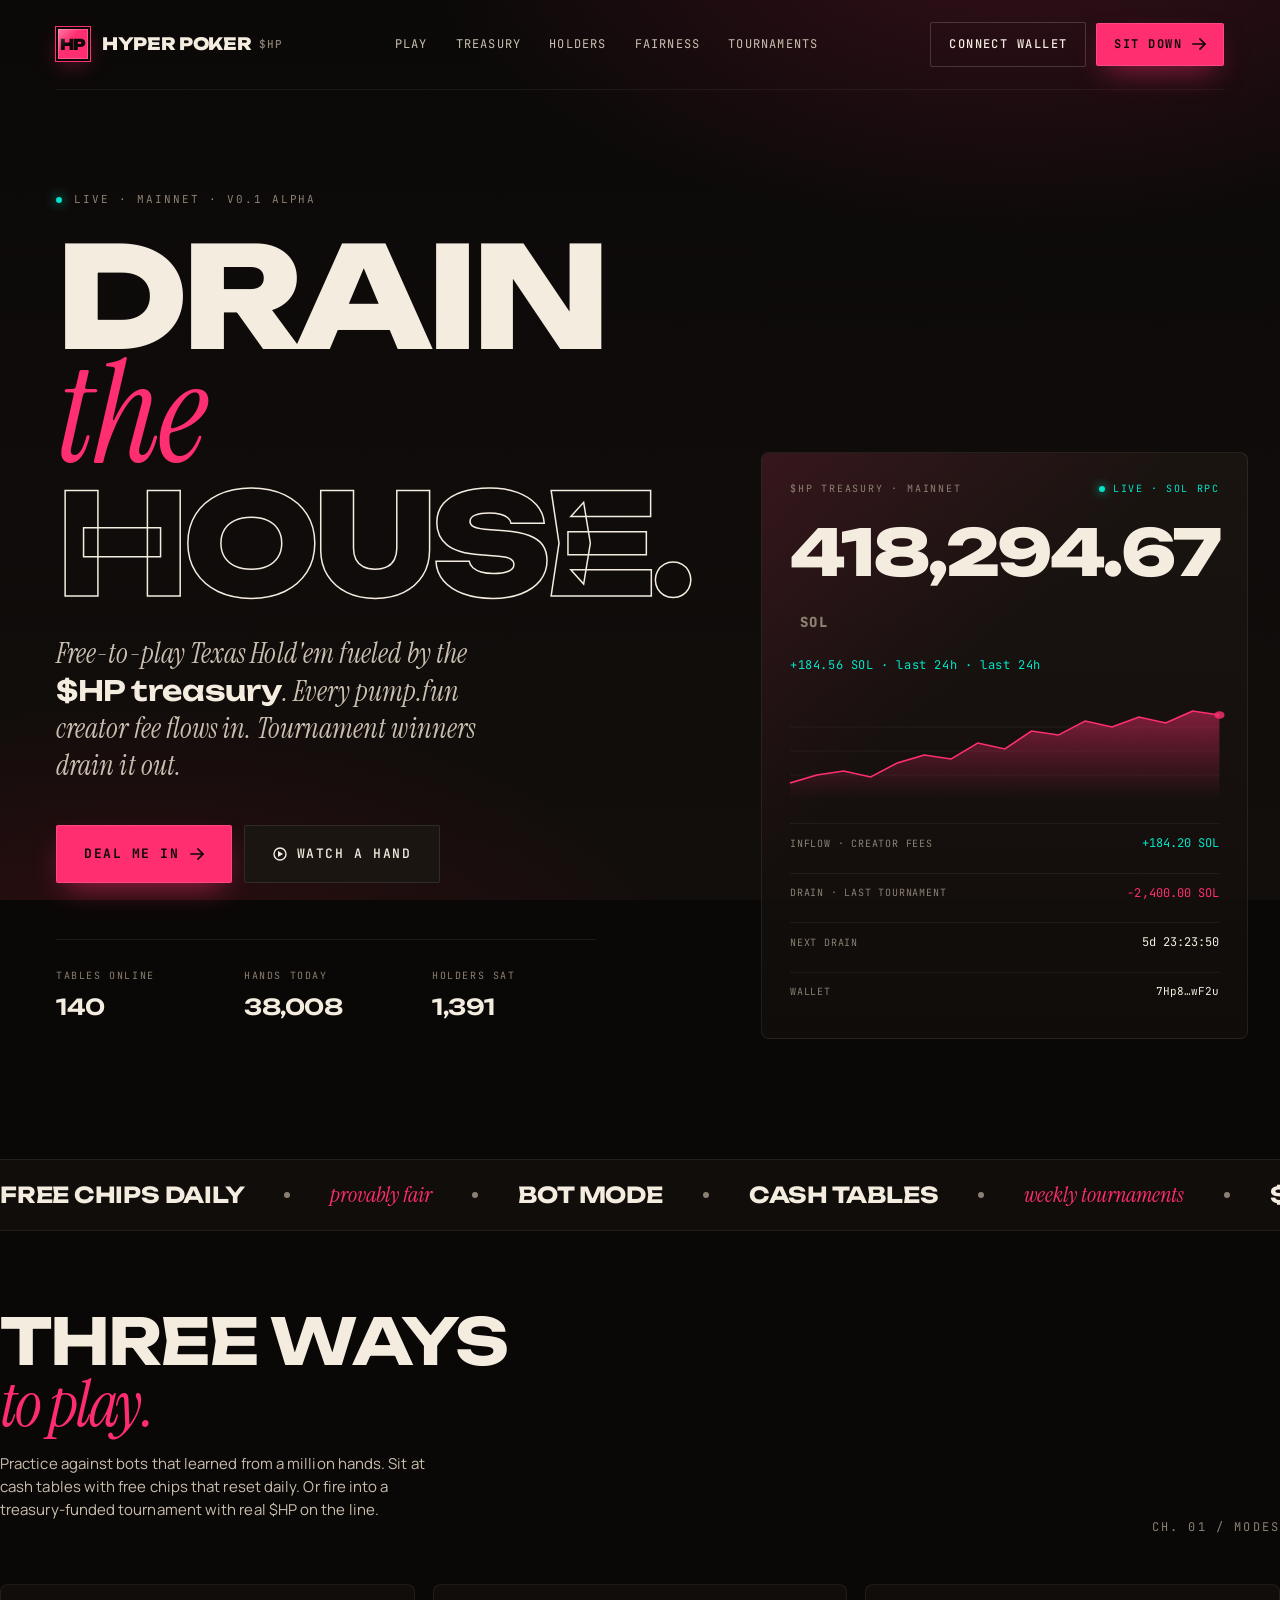
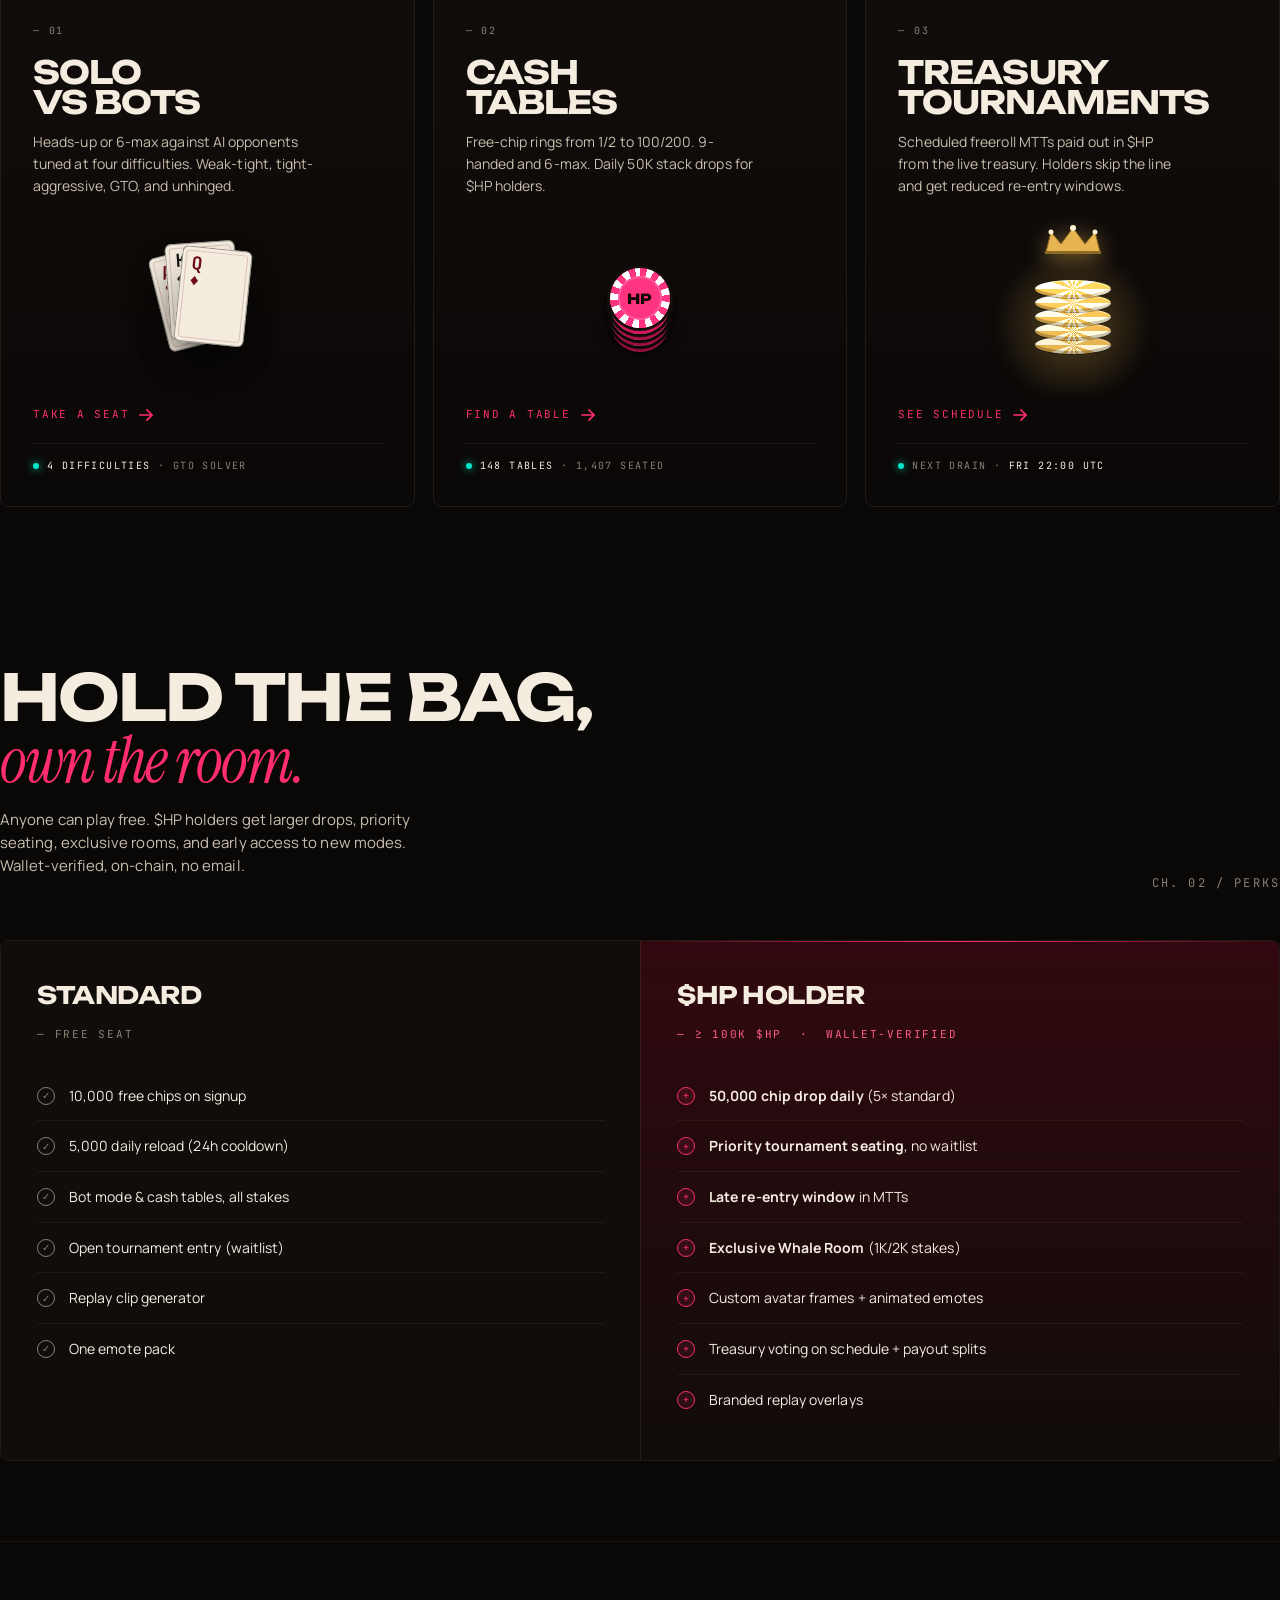
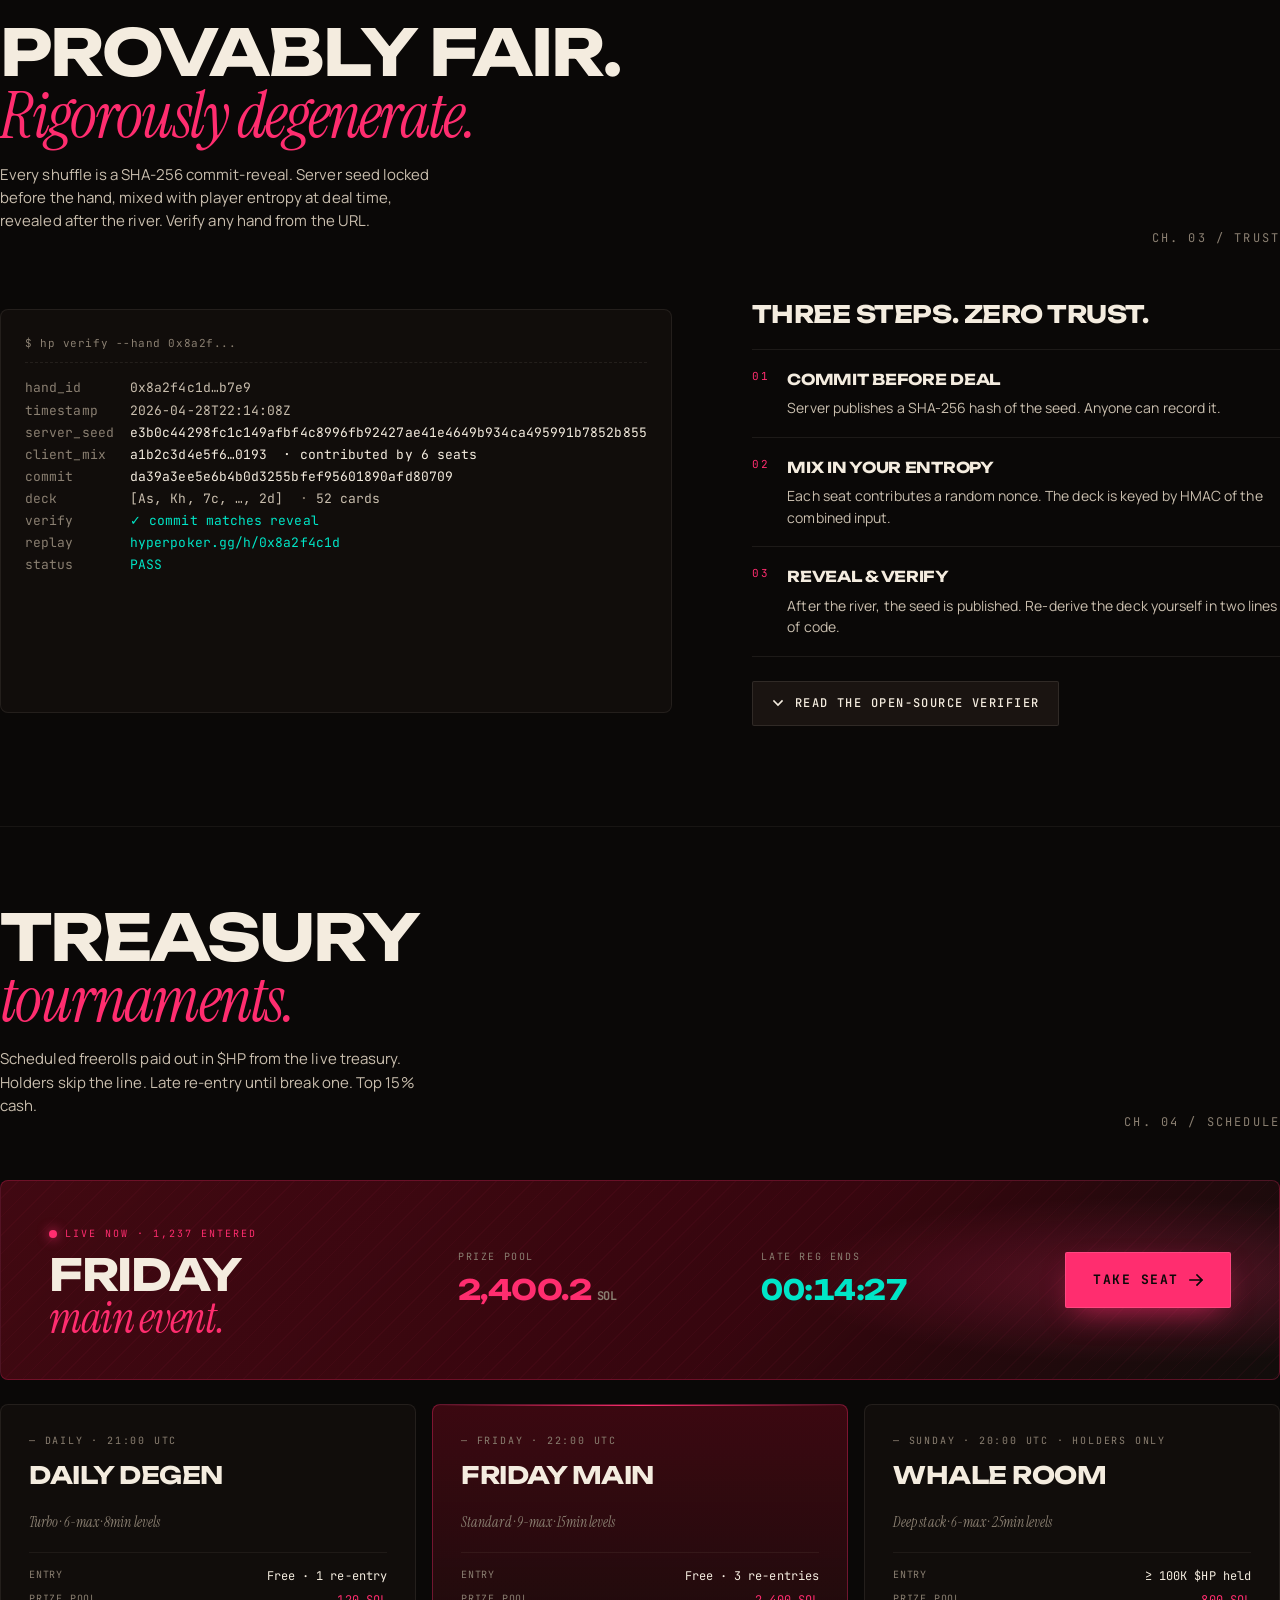
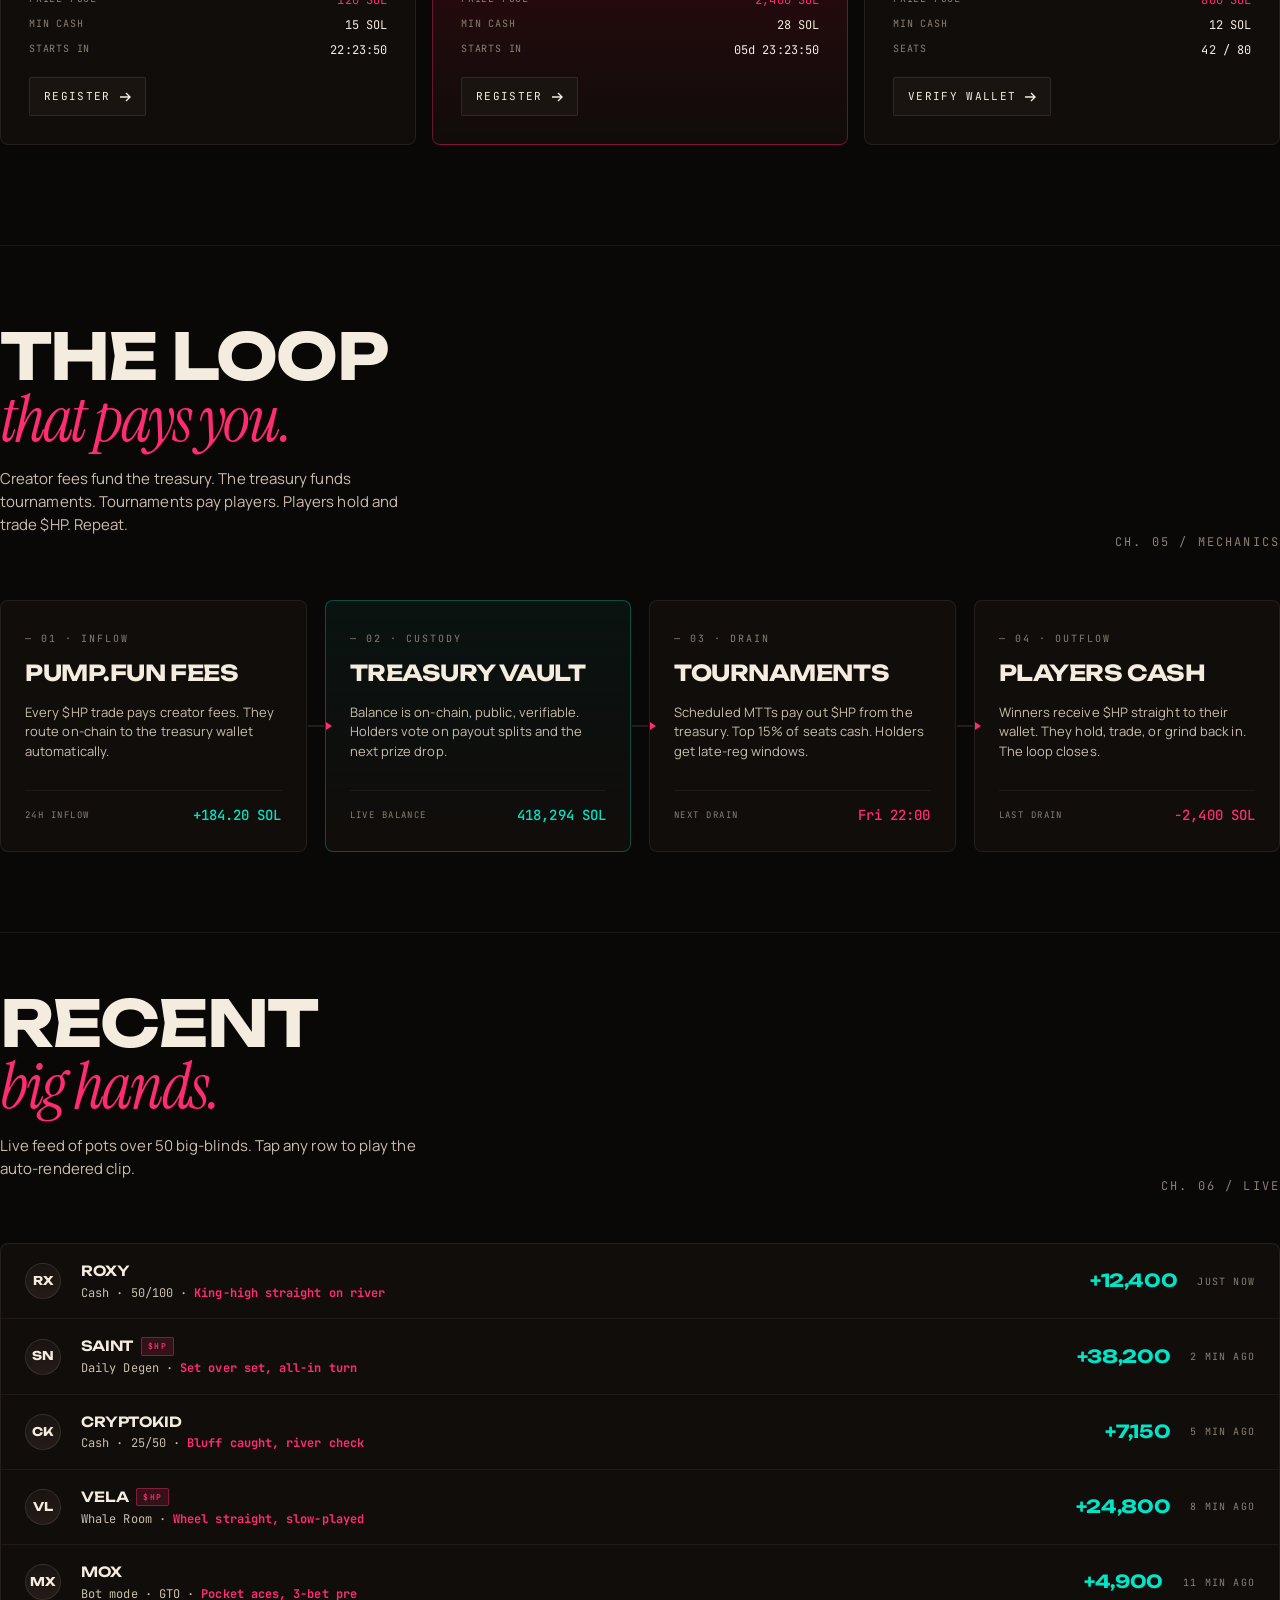
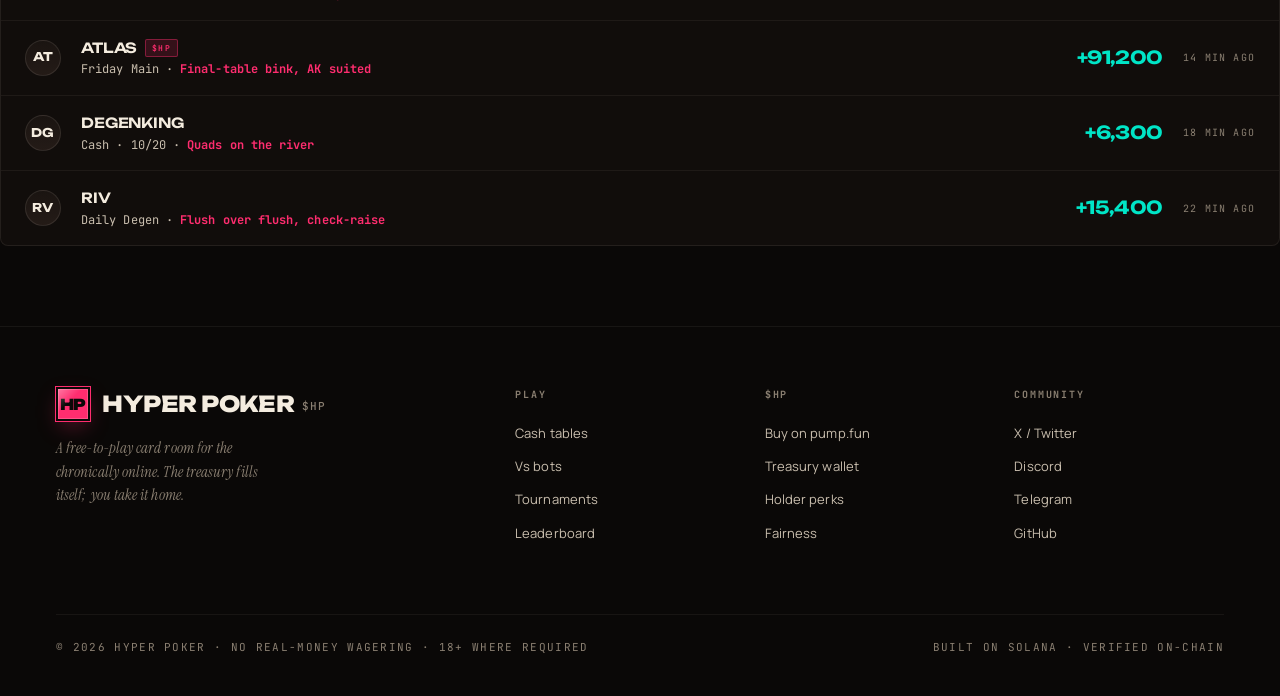
==== index.html @ 5d1f577b "Initial visual prototype: HYPER POKER landing + table Static HTML/CSS/JS prototype of the $HP Texas " ====
<!doctype html>
<html lang="en">
<head>
  <meta charset="utf-8" />
  <meta name="viewport" content="width=device-width, initial-scale=1, viewport-fit=cover" />
  <title>Hyper Poker — Drain the House.</title>
  <meta name="description" content="Free-to-play Texas Hold'em, fueled by the $HP treasury. Bots, cash tables, scheduled tournaments with real prize pools. Provably fair. Rigorously degenerate." />
  <meta name="theme-color" content="#0A0807" />
  <link rel="stylesheet" href="assets/styles.css" />
  <link rel="icon" href="data:image/svg+xml,%3Csvg xmlns='http://www.w3.org/2000/svg' viewBox='0 0 32 32'%3E%3Crect width='32' height='32' fill='%23FF2D6F'/%3E%3Ctext x='16' y='22' text-anchor='middle' font-family='Arial Black' font-size='16' font-weight='900' fill='%230A0807'%3EHP%3C/text%3E%3C/svg%3E" />
</head>
<body>

<!-- ==================== NAV ==================== -->
<header class="shell">
  <nav class="nav">
    <a href="/" class="nav__brand" aria-label="Hyper Poker home">
      <span class="brand-mark">HP</span>
      <span class="brand-name">Hyper&nbsp;Poker<span class="ticker">$HP</span></span>
    </a>
    <div class="nav__links">
      <a href="#modes">Play</a>
      <a href="#treasury">Treasury</a>
      <a href="#holders">Holders</a>
      <a href="#fair">Fairness</a>
      <a href="#tournaments">Tournaments</a>
    </div>
    <div class="nav__cta">
      <button class="nav__hamburger" aria-label="Menu"><span></span></button>
      <button class="btn btn--ghost">Connect&nbsp;Wallet</button>
      <a class="btn btn--primary" href="table.html">
        <span>Sit&nbsp;Down</span>
        <svg width="14" height="14" viewBox="0 0 14 14" fill="none"><path d="M1 7h12M8 2l5 5-5 5" stroke="currentColor" stroke-width="1.6" stroke-linecap="square"/></svg>
      </a>
    </div>
  </nav>
</header>

<!-- ==================== HERO ==================== -->
<section class="hero">
  <div class="shell">
    <div class="hero__grid">
      <!-- LEFT: copy -->
      <div>
        <div class="eyebrow reveal reveal-1">
          <span class="dot"></span>
          <span>Live · Mainnet · v0.1 alpha</span>
        </div>

        <h1 class="hero__title reveal reveal-2">
          <span class="block">Drain</span>
          <span class="block"><em>the</em></span>
          <span class="block stroke">House.</span>
        </h1>

        <p class="hero__lede reveal reveal-3">
          Free-to-play Texas Hold'em fueled by the <strong>$HP treasury</strong>.
          Every pump.fun creator fee flows in. Tournament winners drain it out.
        </p>

        <div class="hero__ctas reveal reveal-4">
          <a class="btn btn--primary btn--lg" href="table.html">
            <span>Deal&nbsp;me&nbsp;in</span>
            <svg width="14" height="14" viewBox="0 0 14 14" fill="none"><path d="M1 7h12M8 2l5 5-5 5" stroke="currentColor" stroke-width="1.6" stroke-linecap="square"/></svg>
          </a>
          <button class="btn btn--mono btn--lg" id="watch-open">
            <svg width="14" height="14" viewBox="0 0 14 14" fill="none"><circle cx="7" cy="7" r="6" stroke="currentColor" stroke-width="1.4"/><path d="M5 4l5 3-5 3V4z" fill="currentColor"/></svg>
            Watch&nbsp;a&nbsp;hand
          </button>
        </div>

        <dl class="hero__meta reveal reveal-5">
          <div>
            <dt>Tables online</dt>
            <dd id="stat-tables">142</dd>
          </div>
          <div>
            <dt>Hands today</dt>
            <dd id="stat-hands">38,094</dd>
          </div>
          <div>
            <dt>Holders sat</dt>
            <dd id="stat-holders">1,407</dd>
          </div>
        </dl>
      </div>

      <!-- RIGHT: live treasury vault -->
      <aside class="vault reveal reveal-3" aria-label="Live treasury balance" id="treasury">
        <div class="vault__head">
          <span class="vault__label">$HP Treasury · Mainnet</span>
          <span class="vault__live">
            <span class="dot"></span>
            <span>Live · Sol RPC</span>
          </span>
        </div>

        <div class="vault__balance">
          <span id="vault-amount">418,294.31</span>
          <span class="unit">SOL</span>
        </div>
        <div class="vault__delta">
          <span id="vault-delta">+184.20 SOL</span> · last 24h
        </div>

        <div class="vault__chart">
          <svg viewBox="0 0 320 96" preserveAspectRatio="none" aria-hidden="true">
            <defs>
              <linearGradient id="vaultGradient" x1="0" x2="0" y1="0" y2="1">
                <stop offset="0%" stop-color="#FF2D6F" stop-opacity="0.45"/>
                <stop offset="100%" stop-color="#FF2D6F" stop-opacity="0"/>
              </linearGradient>
            </defs>
            <g class="grid">
              <line x1="0" y1="24" x2="320" y2="24"/>
              <line x1="0" y1="48" x2="320" y2="48"/>
              <line x1="0" y1="72" x2="320" y2="72"/>
            </g>
            <path class="area" d="M0,80 L20,72 L40,68 L60,74 L80,60 L100,52 L120,56 L140,40 L160,46 L180,28 L200,32 L220,18 L240,24 L260,14 L280,20 L300,8 L320,12 L320,96 L0,96 Z"/>
            <path class="line" d="M0,80 L20,72 L40,68 L60,74 L80,60 L100,52 L120,56 L140,40 L160,46 L180,28 L200,32 L220,18 L240,24 L260,14 L280,20 L300,8 L320,12"/>
            <circle class="pulse" cx="320" cy="12" r="3.5">
              <animate attributeName="r" values="3;6;3" dur="1.4s" repeatCount="indefinite"/>
              <animate attributeName="opacity" values="1;0.3;1" dur="1.4s" repeatCount="indefinite"/>
            </circle>
          </svg>
        </div>

        <div class="vault__rows">
          <div class="vault__row">
            <span class="key">Inflow · creator fees</span>
            <span class="val val--pos">+184.20 SOL</span>
          </div>
          <div class="vault__row">
            <span class="key">Drain · last tournament</span>
            <span class="val val--neg">-2,400.00 SOL</span>
          </div>
          <div class="vault__row">
            <span class="key">Next drain</span>
            <span class="val" id="next-drain">Friday 22:00 UTC</span>
          </div>
          <div class="vault__row">
            <span class="key">Wallet</span>
            <span class="val" style="font-size:11px;">7Hp8…wF2u</span>
          </div>
        </div>
      </aside>
    </div>
  </div>
</section>

<!-- ==================== MARQUEE ==================== -->
<div class="marquee" aria-hidden="true">
  <div class="marquee__track">
    <span>
      Free chips daily
      <span class="dot"></span>
      <em>provably fair</em>
      <span class="dot"></span>
      Bot mode
      <span class="dot"></span>
      Cash tables
      <span class="dot"></span>
      <em>weekly tournaments</em>
      <span class="dot"></span>
      $HP holder perks
      <span class="dot"></span>
      Replay clips
      <span class="dot"></span>
      <em>drain the house</em>
      <span class="dot"></span>
    </span>
    <span>
      Free chips daily
      <span class="dot"></span>
      <em>provably fair</em>
      <span class="dot"></span>
      Bot mode
      <span class="dot"></span>
      Cash tables
      <span class="dot"></span>
      <em>weekly tournaments</em>
      <span class="dot"></span>
      $HP holder perks
      <span class="dot"></span>
      Replay clips
      <span class="dot"></span>
      <em>drain the house</em>
      <span class="dot"></span>
    </span>
  </div>
</div>

<!-- ==================== MODES ==================== -->
<section class="shell modes" id="modes">
  <header class="section-head">
    <div class="section-head__left">
      <h2 class="section-head__title">Three&nbsp;ways<br/><em>to play.</em></h2>
      <p class="section-head__sub">
        Practice against bots that learned from a million hands. Sit at cash tables with free chips that reset daily. Or fire into a treasury-funded tournament with real $HP on the line.
      </p>
    </div>
    <span class="section-head__num">Ch.&nbsp;01&nbsp;/&nbsp;Modes</span>
  </header>

  <div class="modes__grid">

    <article class="mode-card">
      <div>
        <span class="mode-card__num">— 01</span>
        <h3 class="mode-card__title">Solo<br/>vs Bots</h3>
        <p class="mode-card__desc">Heads-up or 6-max against AI opponents tuned at four difficulties. Weak-tight, tight-aggressive, GTO, and unhinged.</p>
      </div>

      <div class="mode-card__visual">
        <div class="fan">
          <div class="mini-card red"><span class="rank">A</span><span class="suit">♥</span></div>
          <div class="mini-card black"><span class="rank">K</span><span class="suit">♠</span></div>
          <div class="mini-card red"><span class="rank">Q</span><span class="suit">♦</span></div>
        </div>
      </div>

      <a href="table.html" class="mode-card__cta">
        <span>Take a seat</span>
        <svg width="14" height="14" viewBox="0 0 14 14" fill="none"><path d="M1 7h12M8 2l5 5-5 5" stroke="currentColor" stroke-width="1.6" stroke-linecap="square"/></svg>
      </a>
      <div class="mode-card__signal">
        <span class="dot"></span>
        <span><span class="num">4 difficulties</span> · GTO solver</span>
      </div>
    </article>

    <article class="mode-card">
      <div>
        <span class="mode-card__num">— 02</span>
        <h3 class="mode-card__title">Cash<br/>Tables</h3>
        <p class="mode-card__desc">Free-chip rings from 1/2 to 100/200. 9-handed and 6-max. Daily 50K stack drops for $HP holders.</p>
      </div>

      <div class="mode-card__visual">
        <div class="chip-stack">
          <div class="chip"></div>
          <div class="chip"></div>
          <div class="chip"></div>
          <div class="chip"><span class="chip__face">HP</span></div>
        </div>
      </div>

      <a href="table.html" class="mode-card__cta">
        <span>Find a table</span>
        <svg width="14" height="14" viewBox="0 0 14 14" fill="none"><path d="M1 7h12M8 2l5 5-5 5" stroke="currentColor" stroke-width="1.6" stroke-linecap="square"/></svg>
      </a>
      <div class="mode-card__signal">
        <span class="dot"></span>
        <span><span class="num" id="signal-tables">142 tables</span> · 1,407 seated</span>
      </div>
    </article>

    <article class="mode-card">
      <div>
        <span class="mode-card__num">— 03</span>
        <h3 class="mode-card__title">Treasury<br/>Tournaments</h3>
        <p class="mode-card__desc">Scheduled freeroll MTTs paid out in $HP from the live treasury. Holders skip the line and get reduced re-entry windows.</p>
      </div>

      <div class="mode-card__visual">
        <div class="prize">
          <svg class="prize__crown" width="60" height="32" viewBox="0 0 60 32" fill="none" aria-hidden="true">
            <path d="M3 28 L8 8 L18 20 L30 4 L42 20 L52 8 L57 28 Z" fill="currentColor" stroke="#8C6A24" stroke-width="1" stroke-linejoin="round"/>
            <circle cx="8" cy="8" r="2.5" fill="#fff4d6"/>
            <circle cx="30" cy="4" r="3" fill="#fff4d6"/>
            <circle cx="52" cy="8" r="2.5" fill="#fff4d6"/>
            <rect x="2" y="27" width="56" height="3" fill="#8C6A24"/>
          </svg>
          <div class="prize__stack">
            <div class="prize__chip"></div>
            <div class="prize__chip"></div>
            <div class="prize__chip"></div>
            <div class="prize__chip"></div>
            <div class="prize__chip"></div>
          </div>
        </div>
      </div>

      <a href="#tournaments" class="mode-card__cta">
        <span>See schedule</span>
        <svg width="14" height="14" viewBox="0 0 14 14" fill="none"><path d="M1 7h12M8 2l5 5-5 5" stroke="currentColor" stroke-width="1.6" stroke-linecap="square"/></svg>
      </a>
      <div class="mode-card__signal">
        <span class="dot"></span>
        <span>Next drain · <span class="num" id="signal-next">Fri 22:00 UTC</span></span>
      </div>
    </article>

  </div>
</section>

<!-- ==================== HOLDERS ==================== -->
<section class="shell holders" id="holders">
  <header class="section-head">
    <div class="section-head__left">
      <h2 class="section-head__title">Hold&nbsp;the&nbsp;bag,<br/><em>own the room.</em></h2>
      <p class="section-head__sub">Anyone can play free. $HP holders get larger drops, priority seating, exclusive rooms, and early access to new modes. Wallet-verified, on-chain, no email.</p>
    </div>
    <span class="section-head__num">Ch.&nbsp;02&nbsp;/&nbsp;Perks</span>
  </header>

  <div class="holders__grid">
    <div class="holders__col holders__col--free">
      <h3 class="holders__title">Standard</h3>
      <p class="holders__sub">— Free seat</p>
      <ul class="holders__list">
        <li><span class="marker">✓</span><span>10,000 free chips on signup</span></li>
        <li><span class="marker">✓</span><span>5,000 daily reload (24h cooldown)</span></li>
        <li><span class="marker">✓</span><span>Bot mode &amp; cash tables, all stakes</span></li>
        <li><span class="marker">✓</span><span>Open tournament entry (waitlist)</span></li>
        <li><span class="marker">✓</span><span>Replay clip generator</span></li>
        <li><span class="marker">✓</span><span>One emote pack</span></li>
      </ul>
    </div>
    <div class="holders__col holders__col--holder">
      <h3 class="holders__title">$HP Holder</h3>
      <p class="holders__sub">— ≥ 100K $HP &nbsp;·&nbsp; wallet-verified</p>
      <ul class="holders__list">
        <li><span class="marker">+</span><span><strong>50,000 chip drop daily</strong> (5× standard)</span></li>
        <li><span class="marker">+</span><span><strong>Priority tournament seating</strong>, no waitlist</span></li>
        <li><span class="marker">+</span><span><strong>Late re-entry window</strong> in MTTs</span></li>
        <li><span class="marker">+</span><span><strong>Exclusive Whale Room</strong> (1K/2K stakes)</span></li>
        <li><span class="marker">+</span><span>Custom avatar frames + animated emotes</span></li>
        <li><span class="marker">+</span><span>Treasury voting on schedule + payout splits</span></li>
        <li><span class="marker">+</span><span>Branded replay overlays</span></li>
      </ul>
    </div>
  </div>
</section>

<!-- ==================== PROOF / FAIRNESS ==================== -->
<section class="shell proof" id="fair">
  <header class="section-head">
    <div class="section-head__left">
      <h2 class="section-head__title">Provably&nbsp;fair.<br/><em>Rigorously degenerate.</em></h2>
      <p class="section-head__sub">Every shuffle is a SHA-256 commit-reveal. Server seed locked before the hand, mixed with player entropy at deal time, revealed after the river. Verify any hand from the URL.</p>
    </div>
    <span class="section-head__num">Ch.&nbsp;03&nbsp;/&nbsp;Trust</span>
  </header>

  <div class="proof__grid">
    <pre class="proof__terminal">
<span class="key">hand_id</span>      0x8a2f4c1d…b7e9
<span class="key">timestamp</span>    2026-04-28T22:14:08Z
<span class="key">server_seed</span>  <span class="hash">e3b0c44298fc1c149afbf4c8996fb92427ae41e4649b934ca495991b7852b855</span>
<span class="key">client_mix</span>   <span class="hash">a1b2c3d4e5f6…0193  · contributed by 6 seats</span>
<span class="key">commit</span>       <span class="hash">da39a3ee5e6b4b0d3255bfef95601890afd80709</span>
<span class="key">deck</span>         [As, Kh, 7c, …, 2d]  <span class="key">·</span> 52 cards
<span class="key">verify</span>       <span class="ok">✓ commit matches reveal</span>
<span class="key">replay</span>       <span class="ok">hyperpoker.gg/h/0x8a2f4c1d</span>
<span class="key">status</span>       <span class="ok">PASS</span>
    </pre>

    <div>
      <h3 style="font-family:var(--font-display); font-weight:700; font-size:24px; letter-spacing:-0.02em; text-transform:uppercase; margin:0 0 16px;">Three&nbsp;steps. Zero&nbsp;trust.</h3>
      <ol style="list-style:none; padding:0; margin:0; counter-reset:fair;">
        <li style="counter-increment:fair; padding: 18px 0; border-top:1px solid rgba(244,236,223,0.08); display:flex; gap: 18px;">
          <span style="font-family:var(--font-mono); color:var(--ember); font-size:11px; letter-spacing:0.16em;">01</span>
          <div>
            <strong style="font-family:var(--font-display); text-transform:uppercase; letter-spacing:-0.02em; font-size:15px;">Commit before deal</strong>
            <p style="margin:6px 0 0; color:var(--bone-2); font-size:14px;">Server publishes a SHA-256 hash of the seed. Anyone can record it.</p>
          </div>
        </li>
        <li style="counter-increment:fair; padding: 18px 0; border-top:1px solid rgba(244,236,223,0.08); display:flex; gap: 18px;">
          <span style="font-family:var(--font-mono); color:var(--ember); font-size:11px; letter-spacing:0.16em;">02</span>
          <div>
            <strong style="font-family:var(--font-display); text-transform:uppercase; letter-spacing:-0.02em; font-size:15px;">Mix in your entropy</strong>
            <p style="margin:6px 0 0; color:var(--bone-2); font-size:14px;">Each seat contributes a random nonce. The deck is keyed by HMAC of the combined input.</p>
          </div>
        </li>
        <li style="counter-increment:fair; padding: 18px 0; border-top:1px solid rgba(244,236,223,0.08); border-bottom:1px solid rgba(244,236,223,0.08); display:flex; gap: 18px;">
          <span style="font-family:var(--font-mono); color:var(--ember); font-size:11px; letter-spacing:0.16em;">03</span>
          <div>
            <strong style="font-family:var(--font-display); text-transform:uppercase; letter-spacing:-0.02em; font-size:15px;">Reveal &amp; verify</strong>
            <p style="margin:6px 0 0; color:var(--bone-2); font-size:14px;">After the river, the seed is published. Re-derive the deck yourself in two lines of code.</p>
          </div>
        </li>
      </ol>
      <a href="#" class="btn btn--mono" style="margin-top: 24px;">
        <svg width="14" height="14" viewBox="0 0 14 14" fill="none"><path d="M3 5l4 4 4-4" stroke="currentColor" stroke-width="1.6" stroke-linecap="square"/></svg>
        Read the open-source verifier
      </a>
    </div>
  </div>
</section>

<!-- ==================== TOURNAMENTS ==================== -->
<section class="shell tournaments" id="tournaments">
  <header class="section-head">
    <div class="section-head__left">
      <h2 class="section-head__title">Treasury<br/><em>tournaments.</em></h2>
      <p class="section-head__sub">Scheduled freerolls paid out in $HP from the live treasury. Holders skip the line. Late re-entry until break one. Top 15% cash.</p>
    </div>
    <span class="section-head__num">Ch.&nbsp;04&nbsp;/&nbsp;Schedule</span>
  </header>

  <!-- LIVE NOW banner -->
  <div class="tourney-live">
    <div>
      <span class="tourney-live__badge"><span class="pulse"></span><span>Live now · 1,237 entered</span></span>
      <h3 class="tourney-live__title">Friday<br/><em>main event.</em></h3>
    </div>
    <div class="tourney-stat">
      <span class="tourney-stat__key">Prize pool</span>
      <span class="tourney-stat__val tourney-stat__val--ember"><span id="lt-pool">2,400</span><span class="unit">SOL</span></span>
    </div>
    <div class="tourney-stat">
      <span class="tourney-stat__key">Late reg ends</span>
      <span class="tourney-stat__val tourney-stat__val--live"><span id="lt-countdown">00:14:32</span></span>
    </div>
    <a href="table.html" class="btn btn--primary btn--lg">
      <span>Take seat</span>
      <svg width="14" height="14" viewBox="0 0 14 14" fill="none"><path d="M1 7h12M8 2l5 5-5 5" stroke="currentColor" stroke-width="1.6" stroke-linecap="square"/></svg>
    </a>
  </div>

  <!-- Schedule cards -->
  <div class="tourney-grid">
    <article class="tourney-card">
      <span class="tourney-card__day">— Daily · 21:00 UTC</span>
      <h4 class="tourney-card__name">Daily Degen</h4>
      <p class="tourney-card__type">Turbo · 6-max · 8min levels</p>
      <div class="tourney-card__rows">
        <div class="tourney-card__row"><span class="k">Entry</span><span class="v">Free · 1 re-entry</span></div>
        <div class="tourney-card__row"><span class="k">Prize pool</span><span class="v v--ember">120 SOL</span></div>
        <div class="tourney-card__row"><span class="k">Min cash</span><span class="v">15 SOL</span></div>
        <div class="tourney-card__row"><span class="k">Starts in</span><span class="v" id="card-daily">04:21:08</span></div>
      </div>
      <a href="table.html" class="tourney-card__cta">Register
        <svg width="12" height="12" viewBox="0 0 12 12" fill="none"><path d="M1 6h10M7 2l4 4-4 4" stroke="currentColor" stroke-width="1.4"/></svg>
      </a>
    </article>

    <article class="tourney-card tourney-card--featured">
      <span class="tourney-card__day">— Friday · 22:00 UTC</span>
      <h4 class="tourney-card__name">Friday Main</h4>
      <p class="tourney-card__type">Standard · 9-max · 15min levels</p>
      <div class="tourney-card__rows">
        <div class="tourney-card__row"><span class="k">Entry</span><span class="v">Free · 3 re-entries</span></div>
        <div class="tourney-card__row"><span class="k">Prize pool</span><span class="v v--ember" id="card-friday-pool">2,400 SOL</span></div>
        <div class="tourney-card__row"><span class="k">Min cash</span><span class="v">28 SOL</span></div>
        <div class="tourney-card__row"><span class="k">Starts in</span><span class="v" id="card-friday">02d 04:21:08</span></div>
      </div>
      <a href="table.html" class="tourney-card__cta">Register
        <svg width="12" height="12" viewBox="0 0 12 12" fill="none"><path d="M1 6h10M7 2l4 4-4 4" stroke="currentColor" stroke-width="1.4"/></svg>
      </a>
    </article>

    <article class="tourney-card">
      <span class="tourney-card__day">— Sunday · 20:00 UTC · holders only</span>
      <h4 class="tourney-card__name">Whale Room</h4>
      <p class="tourney-card__type">Deep stack · 6-max · 25min levels</p>
      <div class="tourney-card__rows">
        <div class="tourney-card__row"><span class="k">Entry</span><span class="v">≥ 100K $HP held</span></div>
        <div class="tourney-card__row"><span class="k">Prize pool</span><span class="v v--ember">800 SOL</span></div>
        <div class="tourney-card__row"><span class="k">Min cash</span><span class="v">12 SOL</span></div>
        <div class="tourney-card__row"><span class="k">Seats</span><span class="v">42 / 80</span></div>
      </div>
      <a href="#" class="tourney-card__cta">Verify wallet
        <svg width="12" height="12" viewBox="0 0 12 12" fill="none"><path d="M1 6h10M7 2l4 4-4 4" stroke="currentColor" stroke-width="1.4"/></svg>
      </a>
    </article>
  </div>
</section>

<!-- ==================== THE LOOP ==================== -->
<section class="shell loop" id="loop">
  <header class="section-head">
    <div class="section-head__left">
      <h2 class="section-head__title">The&nbsp;loop<br/><em>that pays you.</em></h2>
      <p class="section-head__sub">Creator fees fund the treasury. The treasury funds tournaments. Tournaments pay players. Players hold and trade $HP. Repeat.</p>
    </div>
    <span class="section-head__num">Ch.&nbsp;05&nbsp;/&nbsp;Mechanics</span>
  </header>

  <div class="loop__diagram">
    <div class="loop__node">
      <div>
        <span class="loop__node-num">— 01 · INFLOW</span>
        <h3 class="loop__node-name">Pump.fun fees</h3>
        <p class="loop__node-desc">Every $HP trade pays creator fees. They route on-chain to the treasury wallet automatically.</p>
      </div>
      <div class="loop__node-stat">
        <span class="k">24h inflow</span>
        <span class="v v--live" id="loop-inflow">+184.20 SOL</span>
      </div>
    </div>

    <div class="loop__node loop__node--live">
      <div>
        <span class="loop__node-num">— 02 · CUSTODY</span>
        <h3 class="loop__node-name">Treasury vault</h3>
        <p class="loop__node-desc">Balance is on-chain, public, verifiable. Holders vote on payout splits and the next prize drop.</p>
      </div>
      <div class="loop__node-stat">
        <span class="k">Live balance</span>
        <span class="v v--live" id="loop-balance">418,294 SOL</span>
      </div>
    </div>

    <div class="loop__node">
      <div>
        <span class="loop__node-num">— 03 · DRAIN</span>
        <h3 class="loop__node-name">Tournaments</h3>
        <p class="loop__node-desc">Scheduled MTTs pay out $HP from the treasury. Top 15% of seats cash. Holders get late-reg windows.</p>
      </div>
      <div class="loop__node-stat">
        <span class="k">Next drain</span>
        <span class="v v--ember" id="loop-next">Fri 22:00</span>
      </div>
    </div>

    <div class="loop__node">
      <div>
        <span class="loop__node-num">— 04 · OUTFLOW</span>
        <h3 class="loop__node-name">Players cash</h3>
        <p class="loop__node-desc">Winners receive $HP straight to their wallet. They hold, trade, or grind back in. The loop closes.</p>
      </div>
      <div class="loop__node-stat">
        <span class="k">Last drain</span>
        <span class="v v--ember">−2,400 SOL</span>
      </div>
    </div>
  </div>
</section>

<!-- ==================== RECENT WINS ==================== -->
<section class="shell wins" id="wins">
  <header class="section-head">
    <div class="section-head__left">
      <h2 class="section-head__title">Recent<br/><em>big hands.</em></h2>
      <p class="section-head__sub">Live feed of pots over 50 big-blinds. Tap any row to play the auto-rendered clip.</p>
    </div>
    <span class="section-head__num">Ch.&nbsp;06&nbsp;/&nbsp;Live</span>
  </header>

  <div class="wins__list" id="wins-list">
    <!-- rows injected by JS -->
  </div>
</section>

<!-- ==================== FOOTER ==================== -->
<footer class="footer">
  <div class="shell">
    <div class="footer__grid">
      <div class="footer__brand">
        <a href="/" class="nav__brand" aria-label="Hyper Poker home">
          <span class="brand-mark">HP</span>
          <span class="brand-name">Hyper&nbsp;Poker<span class="ticker">$HP</span></span>
        </a>
        <p class="footer__tag">A free-to-play card room for the chronically online. The treasury fills itself; you take it home.</p>
      </div>
      <div class="footer__col">
        <h4>Play</h4>
        <ul>
          <li><a href="table.html">Cash tables</a></li>
          <li><a href="table.html">Vs bots</a></li>
          <li><a href="#tournaments">Tournaments</a></li>
          <li><a href="#">Leaderboard</a></li>
        </ul>
      </div>
      <div class="footer__col">
        <h4>$HP</h4>
        <ul>
          <li><a href="#">Buy on pump.fun</a></li>
          <li><a href="#treasury">Treasury wallet</a></li>
          <li><a href="#holders">Holder perks</a></li>
          <li><a href="#fair">Fairness</a></li>
        </ul>
      </div>
      <div class="footer__col">
        <h4>Community</h4>
        <ul>
          <li><a href="#">X / Twitter</a></li>
          <li><a href="#">Discord</a></li>
          <li><a href="#">Telegram</a></li>
          <li><a href="#">GitHub</a></li>
        </ul>
      </div>
    </div>
    <div class="footer__bottom">
      <span>© 2026 Hyper Poker · No real-money wagering · 18+ where required</span>
      <span>Built on Solana · Verified on-chain</span>
    </div>
  </div>
</footer>

<!-- ==================== WATCH-A-HAND MODAL ==================== -->
<div class="modal" id="watch-modal" role="dialog" aria-modal="true" aria-label="Sample hand replay">
  <div class="modal__panel">
    <button class="modal__close" id="watch-close" aria-label="Close">×</button>
    <h3 class="modal__title">A river<br/><em>worth watching.</em></h3>
    <p class="modal__sub">Auto-clip · Hand 0x8a2f…b7e9 · 12 seconds</p>

    <div class="mini-felt">
      <div class="mini-felt__cards" id="watch-cards"></div>
    </div>

    <div class="modal__caption" id="watch-caption">Press play.</div>

    <div class="modal__actions">
      <button class="btn btn--ghost" id="watch-replay">Replay</button>
      <a href="table.html" class="btn btn--primary">
        <span>Sit down</span>
        <svg width="14" height="14" viewBox="0 0 14 14" fill="none"><path d="M1 7h12M8 2l5 5-5 5" stroke="currentColor" stroke-width="1.6" stroke-linecap="square"/></svg>
      </a>
    </div>
  </div>
</div>

<!-- ==================== BOOT / TRANSITION OVERLAY ==================== -->
<div class="boot-overlay" id="boot-overlay" aria-hidden="true">
  <div class="boot-overlay__inner">
    <div class="boot-overlay__mark">HP</div>
    <div class="boot-overlay__label">Shuffling<span class="dot"></span><span class="dot"></span><span class="dot"></span></div>
  </div>
</div>

<script src="assets/landing.js"></script>
</body>
</html>
---- assets/styles.css ----
/* =========================================================
   HYPER POKER — Design System
   Aesthetic: late-night back-room cinematic. Oxblood felt,
   hot-magenta accent, warm near-black ink, editorial type.
   ========================================================= */

@import url('https://fonts.googleapis.com/css2?family=Unbounded:wght@400;500;600;800;900&family=Instrument+Serif:ital@0;1&family=JetBrains+Mono:wght@400;500;700&family=Manrope:wght@400;500;600;700&display=swap');

:root {
  /* core palette — committed and limited */
  --ink:      #0A0807;
  --ink-2:    #110D0B;
  --ink-3:    #1A1411;
  --ink-4:    #241B17;
  --bone:     #F4ECDF;
  --bone-2:   #C9BEAE;
  --bone-3:   #8A7F71;
  --blood:    #6E0A1B;
  --blood-2:  #3F0610;
  --ember:    #FF2D6F;
  --ember-2:  #FF5C8C;
  --ember-3:  #C7164E;
  --neon:     #00E5C7;   /* sparing, only for live data */
  --neon-2:   #06A893;
  --gold:     #E6B450;
  --gold-2:   #8C6A24;

  /* type */
  --font-display: 'Unbounded', system-ui, sans-serif;
  --font-editorial: 'Instrument Serif', 'Times New Roman', serif;
  --font-mono: 'JetBrains Mono', ui-monospace, monospace;
  --font-body: 'Manrope', system-ui, sans-serif;

  /* radii — sharp corners with one signature rounded element */
  --r-xs: 2px;
  --r-sm: 4px;
  --r-md: 8px;
  --r-lg: 14px;

  /* motion */
  --ease-out: cubic-bezier(0.16, 1, 0.3, 1);
  --ease-snap: cubic-bezier(0.7, 0, 0.2, 1);
}

/* ---------- reset & base ---------- */
*,*::before,*::after { box-sizing: border-box; }
html, body { margin:0; padding:0; }
html { background: var(--ink); color: var(--bone); -webkit-font-smoothing: antialiased; }
body {
  font-family: var(--font-body);
  font-weight: 400;
  font-size: 15px;
  line-height: 1.55;
  letter-spacing: 0.005em;
  background: var(--ink);
  color: var(--bone);
  overflow-x: hidden;
  min-height: 100vh;
}
img, svg { display:block; max-width:100%; }
a { color: inherit; text-decoration:none; }
button { font: inherit; color: inherit; background: none; border:0; cursor:pointer; }

/* ---------- atmospheric layers ---------- */

/* warm spotlight from above-right, like a dealer's lamp */
body::before {
  content:'';
  position: fixed; inset: 0; pointer-events:none; z-index: 0;
  background:
    radial-gradient(120% 90% at 80% -10%, rgba(255,45,111,0.18) 0%, rgba(255,45,111,0) 40%),
    radial-gradient(80% 60% at 10% 110%, rgba(110,10,27,0.32) 0%, rgba(110,10,27,0) 55%),
    linear-gradient(180deg, #0A0807 0%, #110D0B 100%);
}

/* slow caustic-like shimmer for the felt — adds life */
@keyframes feltCaustic {
  0%, 100% { transform: translate(0, 0); opacity: 0.4; }
  33%      { transform: translate(-12px, 6px); opacity: 0.6; }
  66%      { transform: translate(8px, -4px); opacity: 0.45; }
}
.felt::before {
  animation: feltCaustic 18s ease-in-out infinite;
}

/* film grain overlay — SVG noise, subtle */
body::after {
  content:'';
  position: fixed; inset: 0; pointer-events:none; z-index: 9999;
  opacity: 0.08;
  mix-blend-mode: overlay;
  background-image: url("data:image/svg+xml;utf8,<svg xmlns='http://www.w3.org/2000/svg' width='240' height='240'><filter id='n'><feTurbulence type='fractalNoise' baseFrequency='0.9' numOctaves='2' stitchTiles='stitch'/><feColorMatrix values='0 0 0 0 0.96  0 0 0 0 0.92  0 0 0 0 0.87  0 0 0 0.5 0'/></filter><rect width='240' height='240' filter='url(%23n)'/></svg>");
}

/* subtle scanline — VHS underglow */
.scanlines::before{
  content:'';
  position:absolute; inset:0; pointer-events:none;
  background-image: repeating-linear-gradient(0deg, rgba(255,255,255,0.012) 0 1px, transparent 1px 3px);
  z-index:1;
}

/* ---------- layout primitives ---------- */
.shell {
  position: relative;
  z-index: 1;
  max-width: 1440px;
  margin: 0 auto;
  padding: 0 28px;
}
@media (min-width: 900px){ .shell { padding: 0 56px; } }

.divider-rule {
  height: 1px;
  background: linear-gradient(90deg, transparent, var(--ink-4) 12%, var(--ink-4) 88%, transparent);
  margin: 0;
}

/* ---------- nav ---------- */
.nav {
  position: relative; z-index: 50;
  display: flex; align-items: center; justify-content: space-between;
  padding: 22px 0;
  border-bottom: 1px solid rgba(244,236,223,0.06);
}
.nav__brand { display:flex; align-items:center; gap:12px; }
.brand-mark {
  width: 34px; height: 34px;
  background: var(--ember);
  display: grid; place-items: center;
  font-family: var(--font-display); font-weight: 900; font-size: 15px;
  color: var(--ink);
  letter-spacing: -0.04em;
  position: relative;
  border: 2px solid var(--ink);
  outline: 1px solid var(--ember);
  box-shadow:
    0 0 0 1px rgba(255,255,255,0.18) inset,
    0 8px 24px -8px rgba(255,45,111,0.7);
}
.brand-mark::after{
  content:''; position:absolute; inset:0;
  background: linear-gradient(135deg, rgba(255,255,255,0.35), transparent 40%);
  pointer-events:none;
}
.brand-mark:hover { animation: brandJitter 0.4s var(--ease-snap); }
@keyframes brandJitter {
  0%, 100% { transform: translate(0, 0); }
  25% { transform: translate(-1px, 1px); }
  75% { transform: translate(1px, -1px); }
}
.brand-name {
  font-family: var(--font-display);
  font-weight: 800;
  font-size: 17px;
  letter-spacing: -0.02em;
  text-transform: uppercase;
}
.brand-name .ticker {
  color: var(--bone-3);
  font-family: var(--font-mono);
  font-weight: 500;
  font-size: 11px;
  letter-spacing: 0.08em;
  margin-left: 8px;
  vertical-align: 2px;
}

.nav__links { display:none; gap: 28px; }
@media (min-width: 900px){ .nav__links { display:flex; } }
.nav__links a {
  font-family: var(--font-mono);
  font-size: 12px;
  text-transform: uppercase;
  letter-spacing: 0.1em;
  color: var(--bone-2);
  transition: color .2s var(--ease-out);
  position: relative;
}
.nav__links a:hover { color: var(--bone); }
.nav__links a::after{
  content:''; position:absolute; left:0; right:0; bottom:-6px;
  height:1px; background: var(--ember); transform: scaleX(0); transform-origin:left;
  transition: transform .35s var(--ease-out);
}
.nav__links a:hover::after { transform: scaleX(1); }

.nav__cta { display:flex; gap:10px; align-items:center; }

/* mobile nav: hide secondary CTA, condense brand */
@media (max-width: 720px){
  .nav { padding: 16px 0; }
  .nav__cta .btn--ghost { display: none; }
  .brand-name { font-size: 14px; }
  .brand-name .ticker { display: none; }
  .nav__cta .btn--primary { padding: 10px 14px; font-size: 11px; }
}
.nav__hamburger {
  display: none;
  width: 36px; height: 36px;
  align-items: center; justify-content: center;
  border: 1px solid rgba(244,236,223,0.18);
  border-radius: 2px;
  margin-right: 6px;
}
.nav__hamburger span {
  display: block; width: 16px; height: 1.5px; background: var(--bone);
  position: relative;
}
.nav__hamburger span::before, .nav__hamburger span::after {
  content:''; position: absolute; left:0; width: 16px; height: 1.5px; background: var(--bone);
}
.nav__hamburger span::before { top: -5px; }
.nav__hamburger span::after { top: 5px; }
@media (max-width: 720px){ .nav__hamburger { display: inline-flex; } }

/* ---------- buttons ---------- */
.btn {
  display: inline-flex; align-items:center; justify-content:center; gap:10px;
  padding: 12px 18px;
  font-family: var(--font-mono);
  font-weight: 500; font-size: 12px;
  text-transform: uppercase;
  letter-spacing: 0.12em;
  border-radius: var(--r-xs);
  transition: transform .15s var(--ease-snap), background .2s, color .2s, box-shadow .2s;
  white-space: nowrap;
}
.btn--ghost {
  color: var(--bone);
  background: transparent;
  border: 1px solid rgba(244,236,223,0.18);
}
.btn--ghost:hover { background: rgba(244,236,223,0.06); border-color: rgba(244,236,223,0.35); }

.btn--primary {
  color: var(--ink);
  background: var(--ember);
  font-weight: 700;
  box-shadow:
    0 0 0 1px rgba(255,255,255,0.12) inset,
    0 12px 30px -10px rgba(255,45,111,0.6);
}
.btn--primary:hover {
  background: var(--ember-2);
  transform: translateY(-1px);
  box-shadow:
    0 0 0 1px rgba(255,255,255,0.2) inset,
    0 16px 40px -10px rgba(255,45,111,0.8);
}
.btn--primary:active { transform: translateY(0); }

.btn--mono {
  background: var(--ink-3);
  border: 1px solid rgba(244,236,223,0.1);
  color: var(--bone);
}
.btn--mono:hover { background: var(--ink-4); }

.btn--lg { padding: 18px 28px; font-size: 13px; }

/* ---------- hero ---------- */
.hero {
  position: relative;
  padding: 64px 0 80px;
  overflow: hidden;
}
@media (min-width: 900px){ .hero { padding: 96px 0 120px; } }

.hero__grid {
  display: grid;
  grid-template-columns: 1fr;
  gap: 56px;
  align-items: end;
}
@media (min-width: 1100px){
  .hero__grid { grid-template-columns: 1.25fr 1fr; gap: 72px; }
}

/* eyebrow line */
.eyebrow {
  display: inline-flex; align-items: center; gap: 12px;
  font-family: var(--font-mono);
  font-size: 11px;
  letter-spacing: 0.18em;
  text-transform: uppercase;
  color: var(--bone-3);
  margin-bottom: 28px;
}
.eyebrow .dot { width:6px; height:6px; border-radius:50%; background: var(--neon); box-shadow: 0 0 12px var(--neon); animation: pulse 1.6s infinite; }
@keyframes pulse {
  0%,100% { opacity:1; transform:scale(1); }
  50% { opacity:0.45; transform:scale(0.7); }
}

.hero__title {
  font-family: var(--font-display);
  font-weight: 800;
  letter-spacing: -0.045em;
  line-height: 0.86;
  font-size: clamp(56px, 11vw, 168px);
  text-transform: uppercase;
  color: var(--bone);
  margin: 0;
  position: relative;
  transition: transform 0.4s var(--ease-out);
}
/* RGB-split chromatic aberration pulse on hover, subtle and rare */
.hero__title:hover .block:first-child {
  animation: rgbSplit 0.45s var(--ease-snap);
}
@keyframes rgbSplit {
  0%, 100% { text-shadow: none; }
  20% { text-shadow: -2px 0 var(--ember), 2px 0 var(--neon); }
  60% { text-shadow: 2px 0 var(--ember), -2px 0 var(--neon); }
}
.hero__title em {
  font-family: var(--font-editorial);
  font-style: italic;
  font-weight: 400;
  color: var(--ember);
  letter-spacing: -0.01em;
  text-transform: none;
  display: inline-block;
  transform: translateY(-0.06em);
}
.hero__title .stroke {
  -webkit-text-stroke: 1.5px var(--bone);
  color: transparent;
}
.hero__title .glitch {
  position: relative;
  display: inline-block;
}
.hero__title .glitch::before,
.hero__title .glitch::after {
  content: attr(data-text);
  position: absolute; top: 0; left: 0;
  width:100%; height:100%;
  pointer-events:none;
}
.hero__title .glitch::before { color: var(--ember); transform: translate(-2px, 0); mix-blend-mode: screen; opacity: 0.7; }
.hero__title .glitch::after { color: var(--neon); transform: translate(2px, 0); mix-blend-mode: screen; opacity: 0.5; }

.hero__lede {
  font-family: var(--font-editorial);
  font-style: italic;
  font-size: clamp(20px, 2.4vw, 28px);
  line-height: 1.32;
  color: var(--bone-2);
  max-width: 36ch;
  margin: 32px 0 40px;
}
.hero__lede strong {
  font-family: var(--font-display);
  font-style: normal;
  font-weight: 600;
  color: var(--bone);
  letter-spacing: -0.01em;
}

.hero__ctas { display: flex; gap: 12px; flex-wrap: wrap; }

.hero__meta {
  margin-top: 56px;
  display: grid; grid-template-columns: repeat(3, 1fr);
  gap: 24px;
  border-top: 1px solid rgba(244,236,223,0.08);
  padding-top: 28px;
  max-width: 540px;
}
.hero__meta dt {
  font-family: var(--font-mono);
  font-size: 10px;
  letter-spacing: 0.16em;
  text-transform: uppercase;
  color: var(--bone-3);
  margin-bottom: 6px;
}
.hero__meta dd {
  margin: 0;
  font-family: var(--font-display);
  font-weight: 600;
  font-size: 22px;
  letter-spacing: -0.02em;
}

/* ---------- treasury vault (hero right) ---------- */
.vault {
  position: relative;
  background: linear-gradient(180deg, rgba(26,20,17,0.9) 0%, rgba(17,13,11,0.95) 100%);
  border: 1px solid rgba(244,236,223,0.08);
  padding: 28px;
  border-radius: var(--r-md);
  isolation: isolate;
}
.vault::before{
  content:''; position:absolute; inset:0; border-radius: var(--r-md); pointer-events:none;
  background: linear-gradient(135deg, rgba(255,45,111,0.12), transparent 40%);
  z-index:0;
}
.vault > * { position: relative; z-index: 1; }

.vault__head {
  display:flex; align-items:center; justify-content:space-between;
  margin-bottom: 24px;
}
.vault__label {
  font-family: var(--font-mono);
  font-size: 10px; letter-spacing:0.18em; text-transform:uppercase;
  color: var(--bone-3);
}
.vault__live {
  display:inline-flex; align-items:center; gap:8px;
  font-family: var(--font-mono);
  font-size: 10px; letter-spacing: 0.16em; text-transform:uppercase;
  color: var(--neon);
}
.vault__live .dot{ width:6px;height:6px;border-radius:50%;background:var(--neon);box-shadow:0 0 10px var(--neon);animation:pulse 1.6s infinite; }

.vault__balance {
  font-family: var(--font-display);
  font-weight: 800;
  font-size: clamp(40px, 6vw, 64px);
  letter-spacing: -0.04em;
  color: var(--bone);
  line-height: 1;
}
.vault__balance .unit {
  font-family: var(--font-mono);
  font-size: 14px;
  letter-spacing: 0.1em;
  color: var(--bone-3);
  margin-left: 10px;
  vertical-align: middle;
}
.vault__delta {
  margin-top: 8px;
  font-family: var(--font-mono);
  font-size: 12px;
  letter-spacing: 0.05em;
  color: var(--neon);
}

.vault__chart {
  margin: 28px 0 24px;
  height: 96px;
  position: relative;
}
.vault__chart svg { width:100%; height:100%; overflow: visible; }
.vault__chart .grid line { stroke: rgba(244,236,223,0.05); stroke-width:1; }
.vault__chart .area { fill: url(#vaultGradient); }
.vault__chart .line { fill:none; stroke: var(--ember); stroke-width:1.5; }
.vault__chart .pulse { fill: var(--ember); }

.vault__rows { display:grid; gap: 10px; }
.vault__row {
  display:flex; justify-content:space-between; align-items:center;
  padding: 10px 0;
  border-top: 1px solid rgba(244,236,223,0.06);
  font-family: var(--font-mono);
  font-size: 12px;
}
.vault__row .key { color: var(--bone-3); letter-spacing: 0.08em; text-transform: uppercase; font-size: 10px; }
.vault__row .val { color: var(--bone); }
.vault__row .val--pos { color: var(--neon); }
.vault__row .val--neg { color: var(--ember); }

/* ---------- modes ---------- */
.modes {
  padding: 80px 0;
  position: relative;
}
.section-head {
  display:flex; justify-content:space-between; align-items: end; gap: 40px;
  margin-bottom: 48px;
}
.section-head__left { max-width: 560px; }
.section-head__title {
  font-family: var(--font-display);
  font-weight: 700;
  letter-spacing: -0.03em;
  font-size: clamp(36px, 5vw, 64px);
  line-height: 0.95;
  margin: 0 0 16px;
  text-transform: uppercase;
}
.section-head__title em { font-family: var(--font-editorial); font-style: italic; font-weight: 400; color: var(--ember); text-transform:none; }
.section-head__sub { color: var(--bone-2); max-width: 48ch; }

.section-head__num {
  font-family: var(--font-mono);
  font-size: 12px;
  letter-spacing: 0.18em;
  color: var(--bone-3);
  text-transform: uppercase;
  white-space: nowrap;
}

.modes__grid {
  display:grid; gap: 18px;
  grid-template-columns: 1fr;
}
@media (min-width: 800px){ .modes__grid { grid-template-columns: repeat(3, 1fr); } }

.mode-card {
  position: relative;
  padding: 32px;
  background: linear-gradient(180deg, var(--ink-2) 0%, var(--ink) 100%);
  border: 1px solid rgba(244,236,223,0.08);
  border-radius: var(--r-md);
  overflow: hidden;
  isolation: isolate;
  min-height: 380px;
  display:flex; flex-direction:column; justify-content:space-between;
  transition: transform .35s var(--ease-out), border-color .2s;
}
.mode-card:hover { transform: translateY(-4px); border-color: rgba(255,45,111,0.4); }
.mode-card::before {
  content:''; position:absolute; inset:0; pointer-events:none; z-index:0;
  background: radial-gradient(70% 50% at 80% 0%, rgba(255,45,111,0.18), transparent 60%);
  opacity: 0; transition: opacity .35s var(--ease-out);
}
.mode-card:hover::before { opacity: 1; }
.mode-card > * { position: relative; z-index: 1; }

.mode-card__num {
  font-family: var(--font-mono);
  font-size: 10px;
  letter-spacing: 0.18em;
  color: var(--bone-3);
  text-transform: uppercase;
}
.mode-card__title {
  font-family: var(--font-display);
  font-weight: 700;
  font-size: 32px;
  letter-spacing: -0.03em;
  line-height: 0.95;
  margin: 16px 0 12px;
  text-transform: uppercase;
}
.mode-card__desc {
  color: var(--bone-2);
  font-size: 14px;
  line-height: 1.55;
  max-width: 32ch;
}
.mode-card__visual {
  position: relative;
  height: 140px;
  margin: 28px 0;
  display:flex; align-items:center; justify-content:center;
}
.mode-card__cta {
  display: inline-flex; align-items:center; gap:10px;
  font-family: var(--font-mono);
  font-size: 11px;
  letter-spacing: 0.16em;
  text-transform: uppercase;
  color: var(--ember);
}
.mode-card__cta svg { transition: transform .25s var(--ease-out); }
.mode-card:hover .mode-card__cta svg { transform: translateX(6px); }

/* ---------- mini cards & chips for visuals ---------- */
.mini-card {
  width: 70px; height: 96px;
  background: var(--bone);
  color: var(--blood);
  border-radius: 6px;
  position: relative;
  font-family: var(--font-mono);
  font-weight: 700;
  display:flex; flex-direction:column; align-items:flex-start; padding: 8px 10px;
  box-shadow: 0 18px 40px -12px rgba(0,0,0,0.7), 0 0 0 1px rgba(0,0,0,0.4) inset;
}
.mini-card::after{
  content:''; position:absolute; inset: 4px; border:1px solid rgba(110,10,27,0.18); border-radius: 4px; pointer-events:none;
}
.mini-card .rank { font-size: 18px; line-height: 1; }
.mini-card .suit { font-size: 16px; line-height: 1; }
.mini-card.red { color: var(--blood); }
.mini-card.black { color: #131313; }

.mini-card--back {
  background:
    repeating-linear-gradient(45deg, var(--blood-2) 0 8px, var(--blood) 8px 16px);
  border: 1px solid rgba(0,0,0,0.4);
}
.mini-card--back::after{
  content:'HP'; inset: 0; display:grid; place-items:center;
  font-family: var(--font-display); font-weight: 800; font-size: 22px;
  color: var(--ember);
  border: none;
  letter-spacing: -0.04em;
  text-shadow: 0 0 8px rgba(255,45,111,0.5);
}

.fan { position:relative; width: 220px; height: 120px; }
.fan .mini-card { position:absolute; left:50%; top:0; transform-origin: 50% 110%; }
.fan .mini-card:nth-child(1) { transform: translateX(-50%) rotate(-14deg); }
.fan .mini-card:nth-child(2) { transform: translateX(-50%) rotate(-4deg) translateY(-6px); }
.fan .mini-card:nth-child(3) { transform: translateX(-50%) rotate(6deg); }

.chip-stack { position: relative; width: 64px; height: 80px; }
.chip {
  position: absolute; left: 0; right:0; margin: auto;
  width: 60px; height: 60px; border-radius: 50%;
  background:
    repeating-conic-gradient(from 0deg, var(--ember) 0 14deg, var(--bone) 14deg 28deg);
  box-shadow:
    0 0 0 3px var(--ink-2),
    0 6px 0 0 #b81250,
    0 8px 12px rgba(0,0,0,0.6);
}
.chip::after {
  content: ''; position:absolute; inset: 8px; border-radius:50%;
  background: var(--ember);
  box-shadow: 0 0 0 2px rgba(255,255,255,0.15) inset;
}
.chip .chip__face {
  position: absolute; inset: 0; display:grid; place-items:center;
  font-family: var(--font-display); font-weight: 800; font-size: 14px;
  color: var(--ink); z-index:2;
}
.chip-stack .chip:nth-child(1){ top: 18px; }
.chip-stack .chip:nth-child(2){ top: 12px; filter: brightness(1.05); }
.chip-stack .chip:nth-child(3){ top: 6px; filter: brightness(1.1); }
.chip-stack .chip:nth-child(4){ top: 0px; filter: brightness(1.15); }

/* Tournament prize visual — stacked chips with crown ring + halo */
.prize {
  position: relative;
  width: 140px;
  height: 140px;
  display: grid;
  place-items: center;
}
.prize::before {
  content:''; position: absolute; inset: -10%;
  background: radial-gradient(circle at 50% 60%, rgba(230,180,80,0.35), transparent 60%);
  filter: blur(6px);
}
.prize__stack {
  position: relative;
  width: 80px; height: 92px;
}
.prize__chip {
  position: absolute; left: 50%; transform: translateX(-50%);
  width: 76px; height: 18px;
  border-radius: 50%;
  background: repeating-conic-gradient(from 0deg, var(--gold) 0 18deg, #fff4d6 18deg 36deg);
  box-shadow:
    inset 0 -3px 0 rgba(0,0,0,0.25),
    inset 0 1px 0 rgba(255,255,255,0.4),
    0 1px 0 rgba(0,0,0,0.4);
}
.prize__chip:nth-child(1){ bottom: 0; }
.prize__chip:nth-child(2){ bottom: 14px; filter: brightness(1.05); }
.prize__chip:nth-child(3){ bottom: 28px; filter: brightness(1.1); }
.prize__chip:nth-child(4){ bottom: 42px; filter: brightness(1.15); }
.prize__chip:nth-child(5){ bottom: 56px; filter: brightness(1.2); }
.prize__crown {
  position: absolute;
  top: -14px; left: 50%; transform: translateX(-50%);
  color: var(--gold);
  filter: drop-shadow(0 4px 10px rgba(230,180,80,0.5));
}

/* live signal line at the bottom of mode cards */
.mode-card__signal {
  display: flex; align-items: center; gap: 8px;
  font-family: var(--font-mono);
  font-size: 10px;
  letter-spacing: 0.14em;
  text-transform: uppercase;
  color: var(--bone-3);
  padding-top: 14px;
  margin-top: 20px;
  border-top: 1px solid rgba(244,236,223,0.06);
}
.mode-card__signal .dot {
  width: 6px; height: 6px; border-radius: 50%;
  background: var(--neon); box-shadow: 0 0 8px var(--neon);
  animation: pulse 1.6s infinite;
}
.mode-card__signal .num { color: var(--bone); }

/* ---------- holders strip ---------- */
.holders {
  padding: 80px 0;
  position: relative;
}
.holders__grid {
  display: grid;
  grid-template-columns: 1fr;
  gap: 0;
  border: 1px solid rgba(244,236,223,0.08);
  border-radius: var(--r-md);
  overflow: hidden;
}
@media (min-width: 800px){ .holders__grid { grid-template-columns: 1fr 1fr; } }

.holders__col {
  padding: 36px;
  position: relative;
}
.holders__col + .holders__col {
  border-top: 1px solid rgba(244,236,223,0.08);
}
@media (min-width: 800px){
  .holders__col + .holders__col { border-top: 0; border-left: 1px solid rgba(244,236,223,0.08); }
}
.holders__col--free { background: var(--ink-2); }
.holders__col--holder {
  background: linear-gradient(180deg, rgba(110,10,27,0.4) 0%, rgba(17,13,11,0.95) 100%);
  position: relative;
}
.holders__col--holder::before {
  content:''; position:absolute; top:0; left:0; right:0; height:1px;
  background: linear-gradient(90deg, transparent, var(--ember), transparent);
}

.holders__title {
  font-family: var(--font-display); font-weight: 700;
  font-size: 24px; letter-spacing: -0.02em;
  text-transform: uppercase; margin: 0 0 8px;
}
.holders__sub {
  font-family: var(--font-mono); font-size: 11px;
  letter-spacing: 0.16em; text-transform:uppercase;
  color: var(--bone-3); margin-bottom: 28px;
}
.holders__col--holder .holders__sub { color: var(--ember-2); }

.holders__list { list-style:none; padding:0; margin:0; }
.holders__list li {
  padding: 14px 0;
  border-top: 1px solid rgba(244,236,223,0.06);
  display:flex; gap: 14px; align-items:flex-start;
  font-size: 14px;
}
.holders__list li:first-child { border-top: 0; }
.holders__list .marker {
  flex-shrink:0;
  width: 18px; height: 18px;
  display:grid; place-items:center;
  font-family: var(--font-mono); font-size: 10px;
  border: 1px solid var(--bone-3);
  border-radius: 50%;
  color: var(--bone-3);
  margin-top: 2px;
}
.holders__col--holder .marker {
  border-color: var(--ember);
  color: var(--ember);
  background: rgba(255,45,111,0.1);
}

/* ---------- proof / fairness ---------- */
.proof {
  padding: 80px 0 100px;
  border-top: 1px solid rgba(244,236,223,0.06);
}
.proof__grid {
  display:grid; gap:32px;
  grid-template-columns: 1fr;
}
@media (min-width: 900px){ .proof__grid { grid-template-columns: 1.1fr 1fr; gap: 80px; } }

.proof__terminal {
  background: var(--ink-2);
  border: 1px solid rgba(244,236,223,0.08);
  border-radius: var(--r-md);
  padding: 24px;
  font-family: var(--font-mono);
  font-size: 13px;
  line-height: 1.7;
  color: var(--bone-2);
  position: relative;
}
.proof__terminal::before{
  content:'$ hp verify --hand 0x8a2f...'; display:block;
  color: var(--bone-3); margin-bottom: 14px;
  font-size: 11px; letter-spacing: 0.05em;
  border-bottom: 1px dashed rgba(244,236,223,0.08);
  padding-bottom: 10px;
}
.proof__terminal .ok { color: var(--neon); }
.proof__terminal .warn { color: var(--ember); }
.proof__terminal .key { color: var(--bone-3); }
.proof__terminal .hash { color: var(--bone); word-break: break-all; }

/* ---------- marquee ---------- */
.marquee {
  border-top: 1px solid rgba(244,236,223,0.08);
  border-bottom: 1px solid rgba(244,236,223,0.08);
  padding: 18px 0;
  overflow: hidden;
  white-space: nowrap;
  background: var(--ink-2);
}
.marquee__track {
  display: inline-flex;
  gap: 40px;
  animation: scroll 38s linear infinite;
  font-family: var(--font-display);
  font-weight: 700;
  font-size: 22px;
  letter-spacing: -0.01em;
  text-transform: uppercase;
  color: var(--bone);
}
.marquee__track span { display: inline-flex; align-items: center; gap: 40px; }
.marquee__track em {
  color: var(--ember);
  font-family: var(--font-editorial); font-style: italic; font-weight: 400;
  text-transform: none;
  letter-spacing: 0;
}
.marquee__track .dot { width:6px; height:6px; border-radius:50%; background: var(--bone-3); display: inline-block; }
@keyframes scroll {
  0% { transform: translateX(0); }
  100% { transform: translateX(-50%); }
}

/* ---------- footer ---------- */
.footer {
  padding: 60px 0 40px;
  border-top: 1px solid rgba(244,236,223,0.06);
  background: var(--ink);
}
.footer__grid {
  display:grid; gap: 40px;
  grid-template-columns: 1fr;
}
@media (min-width: 900px){ .footer__grid { grid-template-columns: 2fr 1fr 1fr 1fr; } }

.footer__brand .brand-name { font-size: 22px; }
.footer__tag {
  margin-top: 16px;
  color: var(--bone-3);
  font-family: var(--font-editorial); font-style: italic;
  max-width: 32ch;
}

.footer__col h4 {
  font-family: var(--font-mono);
  font-size: 10px; letter-spacing: 0.18em; text-transform:uppercase;
  color: var(--bone-3); margin: 0 0 18px;
}
.footer__col ul { list-style:none; padding:0; margin:0; }
.footer__col li { margin: 10px 0; }
.footer__col a { color: var(--bone-2); font-size: 13px; }
.footer__col a:hover { color: var(--ember); }

.footer__bottom {
  margin-top: 60px; padding-top: 24px;
  border-top: 1px solid rgba(244,236,223,0.06);
  display: flex; justify-content: space-between; flex-wrap: wrap; gap: 20px;
  font-family: var(--font-mono); font-size: 11px; letter-spacing: 0.12em;
  text-transform: uppercase; color: var(--bone-3);
}

/* ---------- card animations on landing hero ---------- */
.float-card {
  position: absolute;
  width: 180px; height: 252px;
  border-radius: 10px;
  background: var(--bone);
  box-shadow:
    0 40px 80px -10px rgba(0,0,0,0.7),
    0 0 0 1px rgba(0,0,0,0.4) inset;
  pointer-events: none;
  display:flex; flex-direction:column; padding: 16px;
  font-family: var(--font-mono); font-weight: 700; color: var(--blood);
  transform-style: preserve-3d;
}
.float-card .rank { font-size: 38px; line-height: 1; }
.float-card .suit { font-size: 32px; line-height: 1; }
.float-card .center {
  position: absolute; inset: 0; display:grid; place-items:center;
  font-size: 96px; line-height: 1;
}
.float-card .corner-bl {
  position: absolute; bottom: 16px; right: 16px;
  transform: rotate(180deg);
  display:flex; flex-direction:column; align-items: flex-start;
}
.float-card.black { color: #131313; }

/* ====================================================
   POKER TABLE PAGE
   ==================================================== */

.table-shell {
  position: relative;
  z-index: 1;
  min-height: 100vh;
  display: grid;
  grid-template-rows: auto 1fr auto;
}
/* boot entrance — felt rises, rail slides, action bar emerges */
.table-shell .felt {
  animation: feltBoot 0.9s var(--ease-out) backwards;
}
.table-shell .rail {
  animation: railBoot 0.7s var(--ease-out) 0.2s backwards;
}
.table-shell .action-bar {
  animation: actionBoot 0.5s var(--ease-out) 0.4s backwards;
}
.table-shell .table-top {
  animation: topBoot 0.4s var(--ease-out) backwards;
}
@keyframes feltBoot {
  from { opacity: 0; transform: scale(0.92) translateY(20px); filter: blur(8px); }
  to   { opacity: 1; transform: scale(1) translateY(0); filter: blur(0); }
}
@keyframes railBoot { from { opacity: 0; transform: translateX(40px); } to { opacity: 1; transform: translateX(0); } }
@keyframes actionBoot { from { opacity: 0; transform: translateY(40px); } to { opacity: 1; transform: translateY(0); } }
@keyframes topBoot { from { opacity: 0; transform: translateY(-12px); } to { opacity: 1; transform: translateY(0); } }
.seat { animation: seatBoot 0.6s var(--ease-out) 0.3s backwards; }
.seat--top { animation-delay: 0.32s; }
.seat--tl  { animation-delay: 0.36s; }
.seat--tr  { animation-delay: 0.4s; }
.seat--ml  { animation-delay: 0.44s; }
.seat--mr  { animation-delay: 0.48s; }
.hero-seat { animation: seatBoot 0.7s var(--ease-out) 0.55s backwards; }
@keyframes seatBoot {
  from { opacity: 0; transform: scale(0.85); }
  to   { opacity: 1; transform: scale(1); }
}
/* mobile: respect existing transforms during boot */
@media (max-width: 720px){
  .seat--tl, .seat--tr { animation-name: seatBootTL; }
  .seat--ml, .seat--mr { animation-name: seatBootML; }
}
@keyframes seatBootTL { from { opacity:0; } to { opacity:1; } }
@keyframes seatBootML { from { opacity:0; } to { opacity:1; } }

.table-top {
  display: flex; justify-content: space-between; align-items: center;
  padding: 14px 24px;
  border-bottom: 1px solid rgba(244,236,223,0.06);
  background: rgba(10,8,7,0.7);
  backdrop-filter: blur(12px);
  font-family: var(--font-mono);
  font-size: 11px;
  letter-spacing: 0.1em;
  text-transform: uppercase;
  gap: 12px;
  flex-wrap: nowrap;
  overflow-x: auto;
  -webkit-overflow-scrolling: touch;
}
.table-top::-webkit-scrollbar { display: none; }
.table-top__left, .table-top__right { display:flex; gap: 20px; align-items:center; flex-shrink: 0; }
@media (max-width: 720px){
  .table-top { padding: 10px 14px; font-size: 10px; gap: 14px; }
  .table-top__left, .table-top__right { gap: 14px; }
  .table-top__stat { white-space: nowrap; }
  .table-top .btn { padding: 6px 10px; font-size: 10px; }
  /* hide noisy stats on mobile, keep essentials */
  .table-top__left .table-top__stat:nth-child(4) { display: none; }  /* hand# hash */
  .table-top__right .table-top__stat:nth-child(1) { display: none; } /* treasury */
}
.table-top__stat .key { color: var(--bone-3); margin-right: 8px; }
.table-top__stat .val { color: var(--bone); }
.table-top__stat .val--neon { color: var(--neon); }
.table-top__stat .val--ember { color: var(--ember); }

.table-stage {
  display: grid;
  grid-template-columns: 1fr;
  gap: 0;
  position: relative;
  min-height: 0;
}
@media (min-width: 1100px){ .table-stage { grid-template-columns: 1fr 320px; } }

.felt-wrap {
  position: relative;
  padding: 56px 24px 80px;
  display: flex; align-items: center; justify-content: center;
  min-height: 580px;
}
@media (max-width: 720px){
  .felt-wrap { padding: 28px 12px 60px; min-height: 520px; }
}

/* the felt — oxblood, with subtle radial highlight */
.felt {
  position: relative;
  width: min(960px, 100%);
  aspect-ratio: 16 / 9;
  background:
    radial-gradient(60% 80% at 50% 30%, rgba(110,10,27,0.95) 0%, rgba(63,6,16,0.95) 60%, rgba(35,4,10,1) 100%);
  border-radius: 50% / 38%;
  box-shadow:
    0 0 0 6px var(--ink-3),
    0 0 0 8px var(--gold-2),
    0 0 0 12px var(--ink-2),
    0 30px 80px -10px rgba(0,0,0,0.8),
    0 0 80px rgba(255,45,111,0.06);
  overflow: visible;
  isolation: isolate;
}
@media (max-width: 720px){
  .felt {
    aspect-ratio: 4 / 5;
    border-radius: 50% / 30%;
    box-shadow:
      0 0 0 4px var(--ink-3),
      0 0 0 5px var(--gold-2),
      0 0 0 8px var(--ink-2),
      0 20px 60px -10px rgba(0,0,0,0.8);
  }
  .felt::after { font-size: 56px; }
}
.felt::before {
  content:''; position:absolute; inset:0; border-radius: inherit;
  background:
    radial-gradient(30% 20% at 50% 12%, rgba(255,255,255,0.05), transparent 60%);
  pointer-events:none;
}
.felt::after {
  content:'$HP'; position:absolute; inset:0; display:grid; place-items:center;
  font-family: var(--font-display); font-weight: 900;
  font-size: clamp(60px, 9vw, 110px);
  letter-spacing: -0.05em;
  color: rgba(255,45,111,0.06);
  pointer-events:none;
  z-index: 0;
}

/* the community card row */
.board {
  position: absolute;
  top: 36%;
  left: 50%;
  transform: translate(-50%, -50%);
  display: flex;
  gap: 8px;
  z-index: 4;
}
.board .card-slot {
  width: 60px; height: 84px;
  border: 1.5px dashed rgba(244,236,223,0.18);
  border-radius: 6px;
  background: rgba(0,0,0,0.18);
  position: relative;
}
.board .card-slot::after {
  content: ''; position: absolute; inset: 8px;
  border: 1px solid rgba(244,236,223,0.06);
  border-radius: 4px;
}
@media (min-width: 700px){
  .board .card-slot { width: 76px; height: 106px; }
}

.card {
  width: 60px; height: 84px;
  background:
    radial-gradient(120% 100% at 30% 20%, #ffffff 0%, var(--bone) 40%, #e8dfce 100%);
  border-radius: 6px;
  position: relative;
  font-family: var(--font-mono);
  font-weight: 700;
  color: var(--blood);
  box-shadow:
    0 12px 30px -6px rgba(0,0,0,0.7),
    0 0 0 1px rgba(0,0,0,0.4) inset,
    0 1px 0 rgba(255,255,255,0.5) inset,
    inset 0 -8px 16px -6px rgba(110,10,27,0.08);
  padding: 4px 6px;
  display: flex; flex-direction: column;
  animation: dealIn .55s var(--ease-out) backwards;
  transform-style: preserve-3d;
}
/* embossed inner border line — feels premium */
.card::after {
  content: ''; position: absolute; inset: 4px;
  border: 1px solid rgba(0,0,0,0.06);
  border-radius: 4px;
  pointer-events: none;
}
@media (min-width: 700px){ .card { width: 76px; height: 106px; padding: 6px 8px; } }
.card.black { color: #131313; }
.card .rank { font-size: 16px; line-height: 1; }
.card .suit { font-size: 14px; line-height: 1; }
@media (min-width: 700px){
  .card .rank { font-size: 22px; }
  .card .suit { font-size: 18px; }
}
.card .center {
  position: absolute; inset: 0; display: grid; place-items: center;
  font-size: 26px;
}
@media (min-width: 700px){ .card .center { font-size: 36px; } }
.card .corner-bl {
  position: absolute; bottom: 4px; right: 6px; transform: rotate(180deg);
  display: flex; flex-direction: column;
}
@media (min-width: 700px){ .card .corner-bl { bottom: 6px; right: 8px; } }

@keyframes dealIn {
  0%   { transform: translate(-180px, -240px) rotate(-30deg) rotateY(180deg); opacity: 0; }
  40%  { opacity: 1; }
  60%  { transform: translate(0, 0) rotate(0) rotateY(180deg); }
  100% { transform: translate(0,0) rotate(0) rotateY(0); opacity: 1; }
}

/* board cards keep their natural orientation regardless of hero rotation */
.board .card { animation-duration: 0.7s; }

/* pot in the middle */
.pot {
  position: absolute;
  top: 56%;
  left: 50%;
  transform: translate(-50%, -50%);
  text-align: center;
  z-index: 3;
}
.pot__chips { display:flex; justify-content:center; gap: -4px; margin-bottom: 8px; }
.pot__label {
  font-family: var(--font-mono);
  font-size: 10px;
  letter-spacing: 0.16em;
  text-transform: uppercase;
  color: var(--bone-3);
}
.pot__amount {
  font-family: var(--font-display);
  font-weight: 700;
  font-size: 22px;
  letter-spacing: -0.02em;
  color: var(--bone);
}
.pot__amount .unit {
  font-family: var(--font-mono);
  font-size: 11px;
  color: var(--bone-3);
  margin-left: 6px;
}

.pot-chip {
  width: 28px; height: 28px; border-radius: 50%;
  background: repeating-conic-gradient(from 0deg, var(--ember) 0 18deg, var(--bone) 18deg 36deg);
  box-shadow: 0 0 0 2px var(--ink-3), 0 4px 0 0 #931039, 0 6px 8px rgba(0,0,0,0.7);
  margin-left: -8px;
  position: relative;
}
.pot-chip:first-child { margin-left:0; }
.pot-chip::after { content:''; position:absolute; inset:5px; border-radius:50%; background: var(--ember); }

/* seats around the table */
.seat {
  position: absolute;
  z-index: 5;
  display: flex; flex-direction: column; align-items: center;
  gap: 4px;
  width: 130px;
}

/* desktop seat positions — for 16:9 felt */
.seat--top { top: -52px; left: 50%; transform: translateX(-50%); }
.seat--tl  { top: 8%;    left: 4%; }
.seat--tr  { top: 8%;    right: 4%; }
.seat--ml  { top: 50%;   left: -2%; transform: translateY(-50%); }
.seat--mr  { top: 50%;   right: -2%; transform: translateY(-50%); }

.dealer-btn { bottom: 12%; left: 38%; }

/* mobile seat positions — for 4:5 felt */
@media (max-width: 720px){
  .seat { width: 100px; gap: 2px; }
  .seat__avatar { width: 48px; height: 48px; font-size: 16px; }
  .seat__name { font-size: 9px; }
  .seat__stack { font-size: 11px; padding: 2px 8px; }
  .seat__cards .mini-back, .seat__cards .mini-face {
    width: 24px; height: 34px;
  }
  .seat__cards .mini-back::after { font-size: 9px; }
  .seat__cards { height: 38px; }

  .seat--top { top: -38px; left: 50%; transform: translateX(-50%); }
  .seat--tl  { top: 8%;  left: 4%;  transform: scale(0.78); transform-origin: top left; }
  .seat--tr  { top: 8%;  right: 4%; transform: scale(0.78); transform-origin: top right; }
  .seat--ml  { top: 40%; left: 2%;  transform: translateY(-50%) scale(0.72); transform-origin: left center; }
  .seat--mr  { top: 40%; right: 2%; transform: translateY(-50%) scale(0.72); transform-origin: right center; }

  .dealer-btn { bottom: 18%; left: 32%; }
  .seat__action-tag { font-size: 8px; padding: 2px 5px; top: -10px; right: -6px; }

  /* hide opponent hole-card backs on mobile to save space */
  .seat--tl .seat__cards, .seat--tr .seat__cards,
  .seat--ml .seat__cards, .seat--mr .seat__cards { display: none; }
}
.seat__avatar {
  width: 64px; height: 64px;
  border-radius: 50%;
  background: linear-gradient(180deg, var(--ink-3), var(--ink-2));
  border: 2px solid rgba(244,236,223,0.18);
  display: grid; place-items: center;
  font-family: var(--font-display); font-weight: 800;
  font-size: 22px;
  letter-spacing: -0.02em;
  color: var(--bone);
  position: relative;
  overflow: hidden;
}
.seat__avatar::after {
  content: ''; position: absolute; inset: 0;
  background: linear-gradient(135deg, rgba(255,255,255,0.08), transparent 50%);
}
.seat--active .seat__avatar {
  border-color: var(--ember);
  box-shadow: 0 0 0 4px rgba(255,45,111,0.2), 0 0 28px rgba(255,45,111,0.5);
  animation: ringPulse 2s ease-in-out infinite;
}
@keyframes ringPulse {
  0%,100% { box-shadow: 0 0 0 4px rgba(255,45,111,0.2), 0 0 24px rgba(255,45,111,0.4); }
  50% { box-shadow: 0 0 0 6px rgba(255,45,111,0.1), 0 0 36px rgba(255,45,111,0.7); }
}
.seat--folded .seat__avatar { opacity: 0.35; filter: grayscale(1); }
.seat--folded .seat__name, .seat--folded .seat__stack { opacity: 0.4; }

.seat__name {
  font-family: var(--font-mono);
  font-size: 10px;
  letter-spacing: 0.12em;
  text-transform: uppercase;
  color: var(--bone-2);
  margin-top: 2px;
}
.seat__stack {
  font-family: var(--font-mono);
  font-weight: 500;
  font-size: 12px;
  color: var(--bone);
  background: var(--ink-2);
  border: 1px solid rgba(244,236,223,0.1);
  padding: 3px 10px;
  border-radius: 999px;
}
.seat__stack .unit { color: var(--bone-3); margin-left: 4px; font-size: 10px; }
.seat__bet {
  font-family: var(--font-mono);
  font-size: 10px;
  letter-spacing: 0.08em;
  color: var(--ember);
  margin-top: 2px;
}
.seat__cards { display: flex; gap: 2px; margin-bottom: 4px; height: 50px; }
.seat__cards .mini-back, .seat__cards .mini-face {
  width: 32px; height: 46px; border-radius: 4px;
  box-shadow: 0 4px 10px rgba(0,0,0,0.6);
}
.seat__cards .mini-back {
  background: repeating-linear-gradient(45deg, var(--blood-2) 0 6px, var(--blood) 6px 12px);
  position: relative;
}
.seat__cards .mini-back::after {
  content:'HP'; position:absolute; inset:0; display:grid; place-items:center;
  font-family: var(--font-display); font-weight:800; font-size: 11px; color: var(--ember);
  letter-spacing: -0.04em;
}

.seat__action-tag {
  position: absolute;
  top: -14px;
  right: -10px;
  background: var(--ember);
  color: var(--ink);
  font-family: var(--font-mono);
  font-size: 9px; letter-spacing: 0.12em;
  text-transform: uppercase;
  padding: 3px 8px;
  border-radius: 2px;
  font-weight: 700;
  z-index: 6;
}
.seat__action-tag--ghost {
  background: var(--ink-3); color: var(--bone-2); border:1px solid rgba(244,236,223,0.12);
}

/* dealer button */
.dealer-btn {
  width: 22px; height: 22px;
  background: linear-gradient(180deg, var(--bone) 0%, #d8c8a8 100%);
  border-radius: 50%;
  display: grid; place-items: center;
  font-family: var(--font-display); font-weight: 900;
  font-size: 10px;
  color: var(--blood);
  position: absolute;
  box-shadow: 0 4px 10px rgba(0,0,0,0.6), 0 0 0 1px rgba(0,0,0,0.3);
  z-index: 6;
}

/* hero seat at bottom — bigger, with face-up cards */
.hero-seat {
  position: absolute;
  bottom: -90px;
  left: 50%;
  transform: translateX(-50%);
  display:flex; flex-direction: column; align-items:center;
  z-index: 7;
}
.hero-seat__cards {
  display: flex; gap: 6px; margin-bottom: 10px;
  filter: drop-shadow(0 24px 36px rgba(0,0,0,0.7));
}
.hero-seat__cards .card {
  width: 92px; height: 130px;
  padding: 8px 10px;
}
.hero-seat__cards .card .rank { font-size: 26px; }
.hero-seat__cards .card .suit { font-size: 22px; }
.hero-seat__cards .card .center { font-size: 50px; }
.hero-seat__cards .card .corner-bl { bottom: 8px; right: 10px; }
.hero-seat__cards .card { transform: rotate(-4deg); }
.hero-seat__cards .card:nth-child(2) { transform: rotate(4deg); }
@media (max-width: 720px){
  .hero-seat { bottom: -70px; }
  .hero-seat__cards .card { width: 72px; height: 102px; }
  .hero-seat__cards .card .rank { font-size: 20px; }
  .hero-seat__cards .card .suit { font-size: 17px; }
  .hero-seat__cards .card .center { font-size: 38px; }
}
.hero-seat__info {
  display:flex; align-items:center; gap: 12px;
  background: var(--ink-2);
  border: 1px solid rgba(244,236,223,0.1);
  border-radius: var(--r-sm);
  padding: 6px 14px;
}
.hero-seat__name { font-family: var(--font-display); font-weight: 700; font-size: 14px; letter-spacing:-0.02em; }
.hero-seat__stack {
  font-family: var(--font-mono); font-weight: 500; font-size: 13px;
  color: var(--ember);
}
.hero-seat__stack .unit { color: var(--bone-3); margin-left: 4px; font-size: 10px; }

/* action bar (bottom controls) */
.action-bar {
  padding: 24px;
  background: linear-gradient(180deg, transparent 0%, rgba(10,8,7,0.95) 30%);
  display: grid;
  grid-template-columns: 1fr;
  gap: 14px;
  border-top: 1px solid rgba(244,236,223,0.06);
}
@media (min-width: 800px){
  .action-bar { grid-template-columns: 1fr auto auto; align-items:center; }
}
@media (max-width: 720px){
  .action-bar { padding: 14px; gap: 10px; }
  .bet-presets { flex-wrap: wrap; }
  .bet-presets button { flex: 1; min-width: 56px; padding: 8px 6px; font-size: 10px; }
  .action-buttons .btn { padding: 14px 12px; font-size: 11px; }
}

.bet-slider {
  display:flex; gap: 14px; align-items: center;
}
.bet-slider__label {
  font-family: var(--font-mono); font-size: 11px;
  letter-spacing: 0.12em; text-transform: uppercase;
  color: var(--bone-3); white-space:nowrap;
}
.bet-slider__amount {
  font-family: var(--font-display); font-weight: 700;
  font-size: 22px; letter-spacing: -0.02em;
  color: var(--ember); min-width: 80px;
}
.bet-slider__amount .unit {
  font-family: var(--font-mono); font-size: 11px;
  color: var(--bone-3); margin-left: 6px;
}
.bet-slider input[type="range"] {
  flex: 1;
  -webkit-appearance: none; appearance: none;
  height: 4px;
  background: linear-gradient(90deg, var(--ember) var(--val, 50%), rgba(244,236,223,0.1) var(--val, 50%));
  border-radius: 999px;
  outline: none;
  cursor: pointer;
}
.bet-slider input[type="range"]::-webkit-slider-thumb {
  -webkit-appearance: none; appearance: none;
  width: 18px; height: 18px;
  background: var(--bone);
  border-radius: 50%;
  border: 3px solid var(--ember);
  cursor: grab;
  box-shadow: 0 0 0 4px rgba(255,45,111,0.15);
}

.bet-presets { display:flex; gap: 6px; }
.bet-presets button {
  font-family: var(--font-mono); font-size: 11px;
  letter-spacing: 0.1em; text-transform: uppercase;
  padding: 8px 12px;
  border: 1px solid rgba(244,236,223,0.12);
  border-radius: 2px;
  background: var(--ink-2);
  color: var(--bone-2);
  transition: all .15s var(--ease-snap);
}
.bet-presets button:hover { border-color: var(--ember); color: var(--ember); }

.action-buttons { display:flex; gap: 8px; }
.action-buttons .btn { padding: 16px 20px; flex: 1; min-width: 100px; }
.btn--fold { background: var(--ink-3); border: 1px solid rgba(244,236,223,0.1); color: var(--bone-2); }
.btn--fold:hover { background: var(--blood-2); color: var(--bone); border-color: var(--blood); }
.btn--call { background: var(--ink-3); border: 1px solid var(--bone-3); color: var(--bone); }
.btn--call:hover { background: var(--ink-4); border-color: var(--bone); }
.btn--raise { background: var(--ember); color: var(--ink); font-weight: 700; box-shadow: 0 0 0 1px rgba(255,255,255,0.15) inset, 0 12px 30px -10px rgba(255,45,111,0.6); }
.btn--raise:hover { background: var(--ember-2); transform: translateY(-1px); }

/* right rail — chat / hand history */
.rail {
  display: none;
  background: var(--ink-2);
  border-left: 1px solid rgba(244,236,223,0.06);
  flex-direction: column;
}
@media (min-width: 1100px){ .rail { display: flex; } }

.rail__tabs {
  display: flex;
  border-bottom: 1px solid rgba(244,236,223,0.06);
}
.rail__tab {
  flex: 1;
  padding: 14px;
  font-family: var(--font-mono);
  font-size: 11px;
  letter-spacing: 0.14em;
  text-transform: uppercase;
  color: var(--bone-3);
  background: transparent;
  border-right: 1px solid rgba(244,236,223,0.06);
  cursor: pointer;
}
.rail__tab:last-child { border-right: 0; }
.rail__tab.active {
  color: var(--bone);
  background: var(--ink);
  position: relative;
}
.rail__tab.active::after {
  content:''; position:absolute; bottom:-1px; left:0; right:0; height:2px; background: var(--ember);
}

.rail__body { flex: 1; overflow-y: auto; padding: 18px; }
.hand-log { font-family: var(--font-mono); font-size: 12px; line-height: 1.7; }
.hand-log .row { display:flex; gap: 12px; padding: 4px 0; }
.hand-log .t { color: var(--bone-3); font-size: 10px; min-width: 38px; }
.hand-log .who { color: var(--bone); min-width: 70px; }
.hand-log .what { color: var(--bone-2); }
.hand-log .what em { color: var(--ember); font-style: normal; font-weight: 700; }

.share-callout {
  margin: 18px;
  padding: 16px;
  background: linear-gradient(180deg, rgba(110,10,27,0.4), rgba(63,6,16,0.5));
  border: 1px solid rgba(255,45,111,0.3);
  border-radius: var(--r-md);
}
.share-callout__title {
  font-family: var(--font-display); font-weight: 700;
  font-size: 16px; letter-spacing: -0.01em;
  text-transform: uppercase; margin: 0 0 6px;
}
.share-callout__sub {
  color: var(--bone-2); font-size: 12px; line-height: 1.5;
  margin-bottom: 14px;
}
.share-callout__btn {
  display: inline-flex; align-items: center; gap: 8px;
  font-family: var(--font-mono); font-size: 11px;
  letter-spacing: 0.12em; text-transform: uppercase;
  padding: 10px 14px;
  background: var(--ember); color: var(--ink);
  border-radius: 2px;
  font-weight: 700;
}
.share-callout__btn:hover { background: var(--ember-2); }

/* small utility */
.spacer-lg { height: 100px; }

/* ====================================================
   TOURNAMENTS SECTION
   ==================================================== */
.tournaments {
  padding: 80px 0 100px;
  position: relative;
  border-top: 1px solid rgba(244,236,223,0.06);
}

.tourney-live {
  position: relative;
  padding: 32px 36px;
  background: linear-gradient(135deg, rgba(110,10,27,0.55) 0%, rgba(63,6,16,0.85) 60%, var(--ink-2) 100%);
  border: 1px solid rgba(255,45,111,0.25);
  border-radius: var(--r-md);
  margin-bottom: 24px;
  overflow: hidden;
  isolation: isolate;
  display: grid;
  grid-template-columns: 1fr;
  gap: 24px;
  align-items: center;
}
@media (min-width: 900px){
  .tourney-live { grid-template-columns: 1.4fr 1fr 1fr auto; gap: 40px; padding: 40px 48px; }
}
.tourney-live::before {
  content:''; position:absolute; inset:0; pointer-events:none; z-index:0;
  background:
    radial-gradient(40% 60% at 90% 50%, rgba(255,45,111,0.25), transparent 70%),
    repeating-linear-gradient(135deg, transparent 0 12px, rgba(255,45,111,0.04) 12px 13px);
}
.tourney-live > * { position: relative; z-index: 1; }
.tourney-live__badge {
  display: inline-flex; align-items: center; gap: 8px;
  font-family: var(--font-mono);
  font-size: 10px;
  letter-spacing: 0.2em;
  text-transform: uppercase;
  color: var(--ember);
  margin-bottom: 12px;
}
.tourney-live__badge .pulse {
  width: 8px; height: 8px; border-radius: 50%;
  background: var(--ember);
  box-shadow: 0 0 12px var(--ember);
  animation: pulse 1.4s infinite;
}
.tourney-live__title {
  font-family: var(--font-display);
  font-weight: 700;
  font-size: clamp(28px, 4vw, 44px);
  letter-spacing: -0.03em;
  text-transform: uppercase;
  margin: 0;
  line-height: 0.95;
}
.tourney-live__title em {
  font-family: var(--font-editorial);
  font-style: italic;
  font-weight: 400;
  text-transform: none;
  color: var(--ember);
}
.tourney-stat {
  display: flex; flex-direction: column; gap: 4px;
}
.tourney-stat__key {
  font-family: var(--font-mono);
  font-size: 10px;
  letter-spacing: 0.16em;
  text-transform: uppercase;
  color: var(--bone-3);
}
.tourney-stat__val {
  font-family: var(--font-display);
  font-weight: 700;
  font-size: 28px;
  letter-spacing: -0.02em;
  color: var(--bone);
}
.tourney-stat__val .unit {
  font-family: var(--font-mono);
  font-size: 12px;
  margin-left: 6px;
  color: var(--bone-3);
}
.tourney-stat__val--live { color: var(--neon); font-feature-settings: 'tnum'; }
.tourney-stat__val--ember { color: var(--ember); }

.tourney-grid {
  display: grid;
  gap: 16px;
  grid-template-columns: 1fr;
}
@media (min-width: 800px){ .tourney-grid { grid-template-columns: repeat(3, 1fr); } }

.tourney-card {
  position: relative;
  padding: 28px;
  background: var(--ink-2);
  border: 1px solid rgba(244,236,223,0.08);
  border-radius: var(--r-md);
  display: flex; flex-direction: column;
  min-height: 240px;
  transition: transform .3s var(--ease-out), border-color .2s;
}
.tourney-card:hover { transform: translateY(-3px); border-color: rgba(255,45,111,0.3); }
.tourney-card__day {
  font-family: var(--font-mono);
  font-size: 10px;
  letter-spacing: 0.18em;
  text-transform: uppercase;
  color: var(--bone-3);
}
.tourney-card__name {
  font-family: var(--font-display);
  font-weight: 700;
  font-size: 24px;
  letter-spacing: -0.02em;
  text-transform: uppercase;
  margin: 8px 0 4px;
}
.tourney-card__type {
  font-family: var(--font-editorial);
  font-style: italic;
  color: var(--bone-3);
  font-size: 14px;
  margin-bottom: 18px;
}
.tourney-card__rows {
  display: grid;
  gap: 6px;
  margin-bottom: auto;
  padding-top: 14px;
  border-top: 1px solid rgba(244,236,223,0.06);
}
.tourney-card__row {
  display: flex; justify-content: space-between;
  font-family: var(--font-mono);
  font-size: 12px;
}
.tourney-card__row .k { color: var(--bone-3); text-transform: uppercase; letter-spacing: 0.08em; font-size: 10px; }
.tourney-card__row .v { color: var(--bone); }
.tourney-card__row .v--ember { color: var(--ember); }
.tourney-card__cta {
  display: inline-flex; align-items: center; gap: 8px;
  margin-top: 18px;
  padding: 10px 14px;
  font-family: var(--font-mono);
  font-size: 11px;
  letter-spacing: 0.12em;
  text-transform: uppercase;
  background: var(--ink-3);
  border: 1px solid rgba(244,236,223,0.1);
  border-radius: 2px;
  color: var(--bone);
  align-self: flex-start;
}
.tourney-card__cta:hover { border-color: var(--ember); color: var(--ember); }
.tourney-card--featured {
  background: linear-gradient(180deg, rgba(110,10,27,0.5), rgba(17,13,11,0.95));
  border-color: rgba(255,45,111,0.35);
  position: relative;
}
.tourney-card--featured::before {
  content:''; position:absolute; top:0; left:0; right:0; height: 1px;
  background: linear-gradient(90deg, transparent, var(--ember), transparent);
}

/* ====================================================
   THE LOOP — flow diagram
   ==================================================== */
.loop {
  padding: 80px 0;
  position: relative;
  border-top: 1px solid rgba(244,236,223,0.06);
}
.loop__diagram {
  position: relative;
  display: grid;
  gap: 14px;
  grid-template-columns: 1fr;
}
@media (min-width: 900px){
  .loop__diagram { grid-template-columns: repeat(4, 1fr); gap: 18px; }
}
.loop__node {
  position: relative;
  padding: 24px;
  background: var(--ink-2);
  border: 1px solid rgba(244,236,223,0.08);
  border-radius: var(--r-md);
  min-height: 180px;
  display: flex; flex-direction: column; justify-content: space-between;
}
.loop__node--live { border-color: rgba(0,229,199,0.3); background: linear-gradient(180deg, rgba(0,229,199,0.05), var(--ink-2)); }
.loop__node-num {
  font-family: var(--font-mono);
  font-size: 10px;
  letter-spacing: 0.2em;
  color: var(--bone-3);
  text-transform: uppercase;
}
.loop__node-name {
  font-family: var(--font-display);
  font-weight: 700;
  font-size: 22px;
  letter-spacing: -0.02em;
  text-transform: uppercase;
  margin: 8px 0 8px;
}
.loop__node-desc {
  color: var(--bone-2);
  font-size: 13px;
  line-height: 1.5;
}
.loop__node-stat {
  margin-top: 16px;
  padding-top: 14px;
  border-top: 1px solid rgba(244,236,223,0.06);
  display: flex; justify-content: space-between; align-items: center;
}
.loop__node-stat .k {
  font-family: var(--font-mono);
  font-size: 9px;
  letter-spacing: 0.16em;
  text-transform: uppercase;
  color: var(--bone-3);
}
.loop__node-stat .v {
  font-family: var(--font-mono);
  font-weight: 500;
  font-size: 14px;
  color: var(--bone);
}
.loop__node-stat .v--live { color: var(--neon); }
.loop__node-stat .v--ember { color: var(--ember); }

/* arrow between nodes (desktop only) */
.loop__arrow {
  display: none;
  position: absolute;
  top: 40%;
  width: 24px;
  height: 12px;
  pointer-events: none;
}
@media (min-width: 900px){
  .loop__node { position: relative; }
  .loop__node:not(:last-child)::after {
    content: '';
    display: block;
    position: absolute;
    top: 50%;
    right: -18px;
    transform: translateY(-50%);
    width: 16px; height: 1px;
    background: rgba(244,236,223,0.2);
    z-index: 2;
  }
  .loop__node:not(:last-child)::before {
    content: '';
    display: block;
    position: absolute;
    top: 50%;
    right: -18px;
    transform: translateY(-50%) translateX(8px);
    width: 0; height: 0;
    border-left: 6px solid var(--ember);
    border-top: 4px solid transparent;
    border-bottom: 4px solid transparent;
    z-index: 3;
  }
}

/* ====================================================
   WINS TICKER
   ==================================================== */
.wins {
  padding: 60px 0 80px;
  border-top: 1px solid rgba(244,236,223,0.06);
}
.wins__list {
  display: grid;
  gap: 0;
  border: 1px solid rgba(244,236,223,0.08);
  border-radius: var(--r-md);
  overflow: hidden;
  background: var(--ink-2);
}
.wins__row {
  display: grid;
  grid-template-columns: auto 1fr auto auto;
  gap: 20px;
  padding: 16px 24px;
  border-top: 1px solid rgba(244,236,223,0.06);
  align-items: center;
  transition: background .2s;
}
.wins__row:first-child { border-top: 0; }
.wins__row:hover { background: rgba(255,45,111,0.04); }

.wins__avatar {
  width: 36px; height: 36px;
  border-radius: 50%;
  background: linear-gradient(180deg, var(--ink-3), var(--ink-4));
  border: 1px solid rgba(244,236,223,0.1);
  display: grid; place-items: center;
  font-family: var(--font-display);
  font-weight: 700;
  font-size: 12px;
  color: var(--bone);
}
.wins__main { display: flex; flex-direction: column; gap: 2px; min-width: 0; }
.wins__name {
  font-family: var(--font-display);
  font-weight: 600;
  font-size: 14px;
  letter-spacing: -0.01em;
  text-transform: uppercase;
  color: var(--bone);
}
.wins__name .holder-tag {
  display: inline-block;
  margin-left: 8px;
  padding: 2px 6px;
  font-family: var(--font-mono);
  font-size: 8px;
  letter-spacing: 0.14em;
  background: rgba(255,45,111,0.15);
  border: 1px solid rgba(255,45,111,0.4);
  color: var(--ember);
  border-radius: 2px;
  vertical-align: 2px;
}
.wins__detail {
  font-family: var(--font-mono);
  font-size: 12px;
  color: var(--bone-2);
  white-space: nowrap;
  overflow: hidden;
  text-overflow: ellipsis;
}
.wins__detail em { color: var(--ember); font-style: normal; font-weight: 700; }
.wins__amount {
  font-family: var(--font-display);
  font-weight: 700;
  font-size: 18px;
  letter-spacing: -0.02em;
  color: var(--neon);
  white-space: nowrap;
}
.wins__amount.neg { color: var(--bone-3); }
.wins__time {
  font-family: var(--font-mono);
  font-size: 10px;
  letter-spacing: 0.12em;
  text-transform: uppercase;
  color: var(--bone-3);
  white-space: nowrap;
}
@media (max-width: 720px){
  .wins__row { grid-template-columns: auto 1fr auto; gap: 12px; padding: 12px 16px; }
  .wins__time { display: none; }
  .wins__detail { font-size: 11px; }
}

/* ====================================================
   BOOT / PAGE TRANSITION OVERLAY
   ==================================================== */
.boot-overlay {
  position: fixed;
  inset: 0;
  z-index: 9000;
  background: var(--ink);
  display: grid;
  place-items: center;
  pointer-events: none;
  opacity: 0;
  transition: opacity 0.4s var(--ease-snap);
}
.boot-overlay.is-active {
  opacity: 1;
  pointer-events: auto;
}
.boot-overlay__inner {
  display: flex;
  flex-direction: column;
  align-items: center;
  gap: 24px;
  transform: translateY(8px) scale(0.96);
  opacity: 0;
  transition: opacity 0.4s var(--ease-out) 0.1s, transform 0.5s var(--ease-out) 0.1s;
}
.boot-overlay.is-active .boot-overlay__inner { opacity: 1; transform: none; }

.boot-overlay__mark {
  width: 56px; height: 56px;
  background: var(--ember);
  display: grid; place-items: center;
  font-family: var(--font-display);
  font-weight: 900;
  font-size: 24px;
  color: var(--ink);
  border: 3px solid var(--ink);
  outline: 2px solid var(--ember);
  letter-spacing: -0.04em;
  box-shadow: 0 0 40px rgba(255,45,111,0.5);
  animation: bootMarkSpin 0.9s var(--ease-snap) infinite;
}
@keyframes bootMarkSpin {
  0%   { transform: rotate(0deg); }
  100% { transform: rotate(360deg); }
}

.boot-overlay__label {
  font-family: var(--font-mono);
  font-size: 11px;
  letter-spacing: 0.32em;
  text-transform: uppercase;
  color: var(--bone-3);
}
.boot-overlay__label .dot {
  display: inline-block;
  width: 4px; height: 4px;
  border-radius: 50%;
  background: var(--neon);
  margin: 0 4px;
  animation: bootDot 1s infinite;
}
.boot-overlay__label .dot:nth-child(2) { animation-delay: 0.15s; }
.boot-overlay__label .dot:nth-child(3) { animation-delay: 0.3s; }
@keyframes bootDot {
  0%, 100% { opacity: 0.2; }
  50% { opacity: 1; }
}

/* ====================================================
   WATCH A HAND MODAL
   ==================================================== */
.modal {
  position: fixed;
  inset: 0;
  z-index: 8000;
  display: none;
  align-items: center;
  justify-content: center;
  padding: 20px;
  background: rgba(10, 8, 7, 0.7);
  backdrop-filter: blur(12px);
}
.modal.is-open { display: flex; }
.modal__panel {
  position: relative;
  width: min(640px, 100%);
  background: var(--ink-2);
  border: 1px solid rgba(244,236,223,0.1);
  border-radius: var(--r-md);
  padding: 36px;
  animation: modalIn 0.4s var(--ease-out);
}
@keyframes modalIn {
  from { opacity: 0; transform: translateY(20px) scale(0.96); }
  to   { opacity: 1; transform: none; }
}
.modal__close {
  position: absolute;
  top: 16px; right: 16px;
  width: 32px; height: 32px;
  border-radius: 50%;
  background: rgba(244,236,223,0.06);
  display: grid; place-items: center;
  color: var(--bone-2);
  font-family: var(--font-mono);
  cursor: pointer;
  font-size: 14px;
}
.modal__close:hover { background: var(--ember); color: var(--ink); }
.modal__title {
  font-family: var(--font-display);
  font-weight: 700;
  font-size: 28px;
  letter-spacing: -0.02em;
  text-transform: uppercase;
  margin: 0 0 8px;
}
.modal__title em { font-family: var(--font-editorial); font-style: italic; font-weight: 400; color: var(--ember); text-transform: none; }
.modal__sub {
  color: var(--bone-3);
  font-family: var(--font-mono);
  font-size: 11px;
  letter-spacing: 0.12em;
  text-transform: uppercase;
  margin-bottom: 24px;
}

/* mini felt for the modal */
.mini-felt {
  position: relative;
  height: 200px;
  background: radial-gradient(60% 80% at 50% 30%, rgba(110,10,27,0.95) 0%, rgba(63,6,16,0.95) 60%, rgba(35,4,10,1) 100%);
  border-radius: 50% / 32%;
  box-shadow: 0 0 0 4px var(--ink-3), 0 0 0 5px var(--gold-2), 0 0 0 8px var(--ink-2);
  display: grid; place-items: center;
  margin: 0 auto 24px;
  width: 90%;
  overflow: hidden;
}
.mini-felt__cards { display: flex; gap: 4px; }
.mini-felt__cards .card {
  width: 38px; height: 54px;
  padding: 3px 4px;
  font-size: 10px;
}
.mini-felt__cards .card .rank { font-size: 12px; }
.mini-felt__cards .card .suit { font-size: 10px; }
.mini-felt__cards .card .center { font-size: 18px; }
.mini-felt__cards .card .corner-bl { bottom: 3px; right: 4px; }

.modal__caption {
  font-family: var(--font-mono);
  font-size: 12px;
  text-align: center;
  color: var(--bone-2);
  margin-bottom: 18px;
  min-height: 18px;
}
.modal__caption em { color: var(--ember); font-style: normal; font-weight: 700; }

.modal__actions {
  display: flex; gap: 12px; justify-content: flex-end;
}

/* ---------- responsive tweaks for the hero card stack ---------- */
@media (max-width: 1099px){
  .hero-card-stack { display: none; }
}

/* ---------- entrance animations ---------- */
.reveal { opacity: 0; transform: translateY(20px); animation: reveal 0.9s var(--ease-out) forwards; }
.reveal-1 { animation-delay: 0.05s; }
.reveal-2 { animation-delay: 0.18s; }
.reveal-3 { animation-delay: 0.31s; }
.reveal-4 { animation-delay: 0.44s; }
.reveal-5 { animation-delay: 0.57s; }
@keyframes reveal {
  to { opacity: 1; transform: translateY(0); }
}

/* ---------- chip flying animation for pot ---------- */
.chip-fly {
  position: absolute;
  width: 28px; height: 28px; border-radius:50%;
  background: repeating-conic-gradient(from 0deg, var(--ember) 0 18deg, var(--bone) 18deg 36deg);
  box-shadow: 0 0 0 2px var(--ink-3), 0 4px 0 0 #931039;
  z-index: 8;
  animation: flyToPot 0.7s var(--ease-out) forwards;
}
@keyframes flyToPot {
  0% { transform: scale(0.6); opacity: 0; }
  20% { transform: scale(1); opacity: 1; }
  100% { opacity: 1; }
}
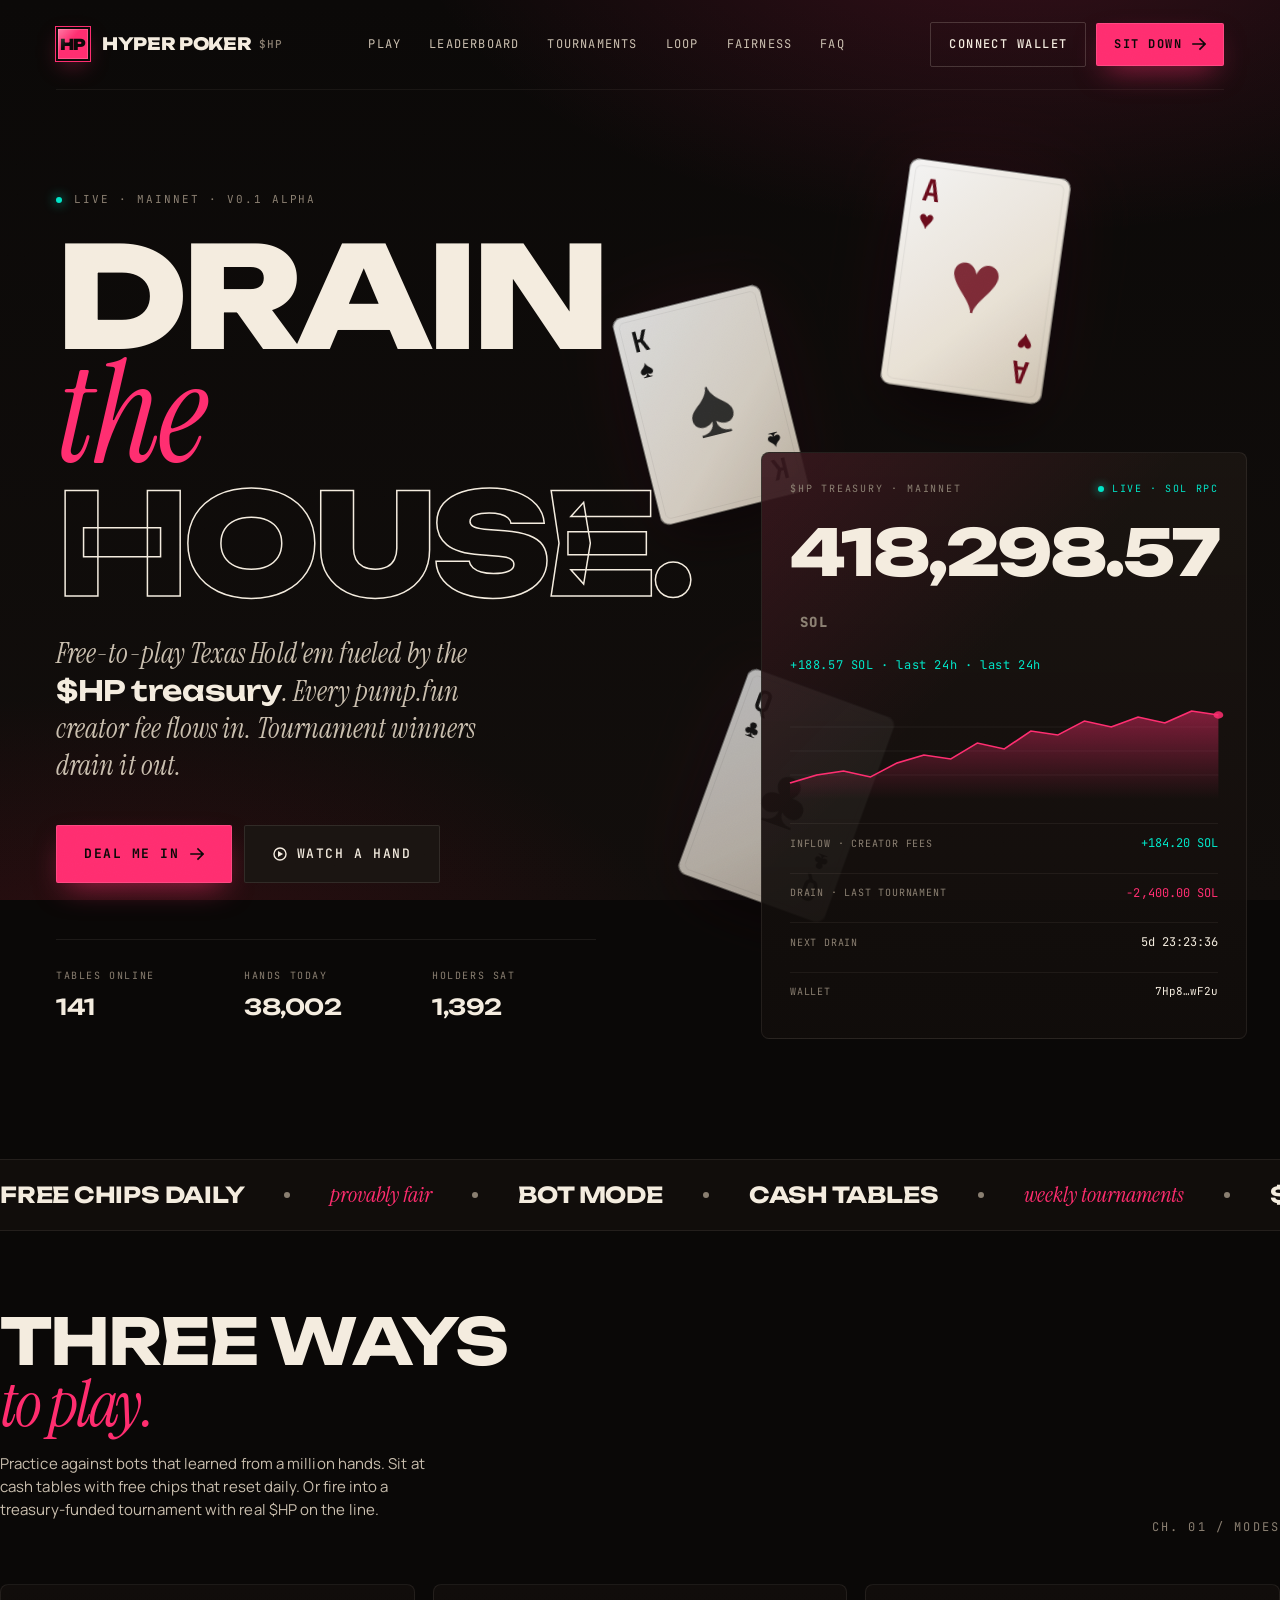
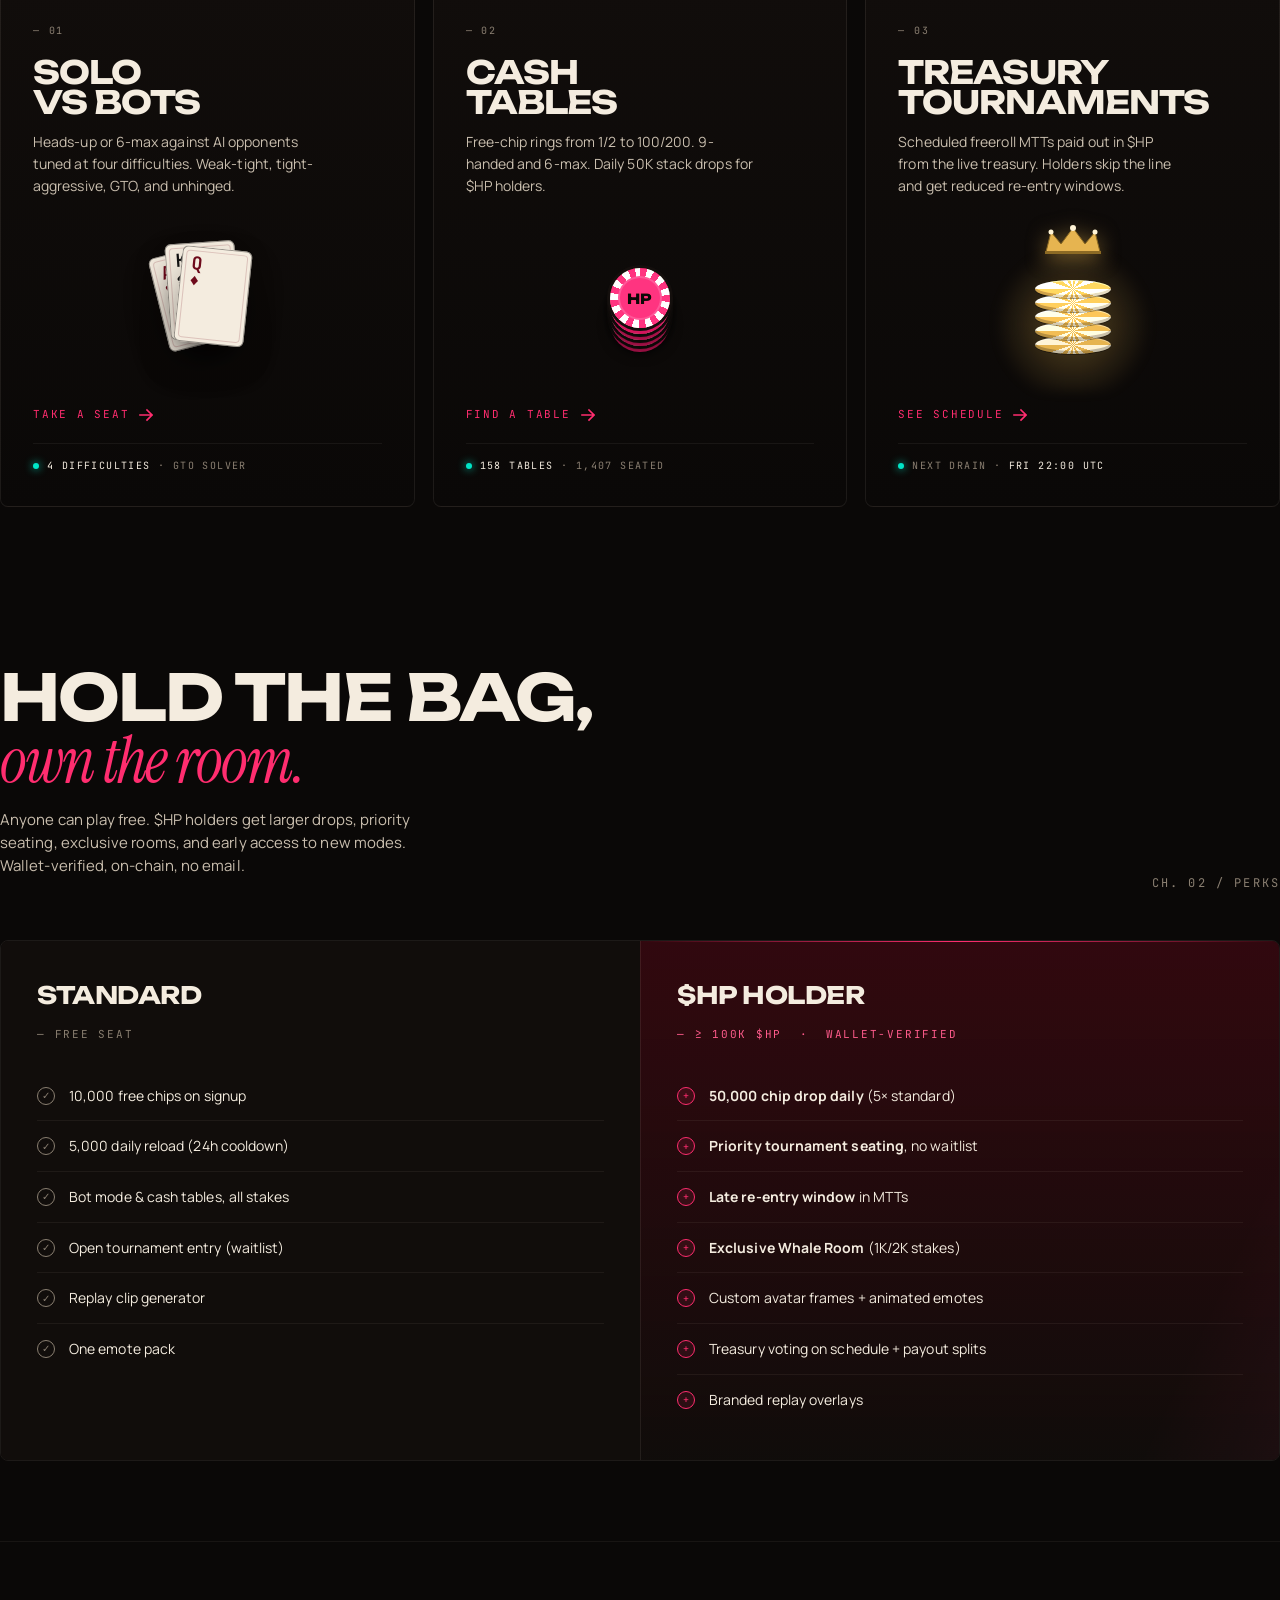
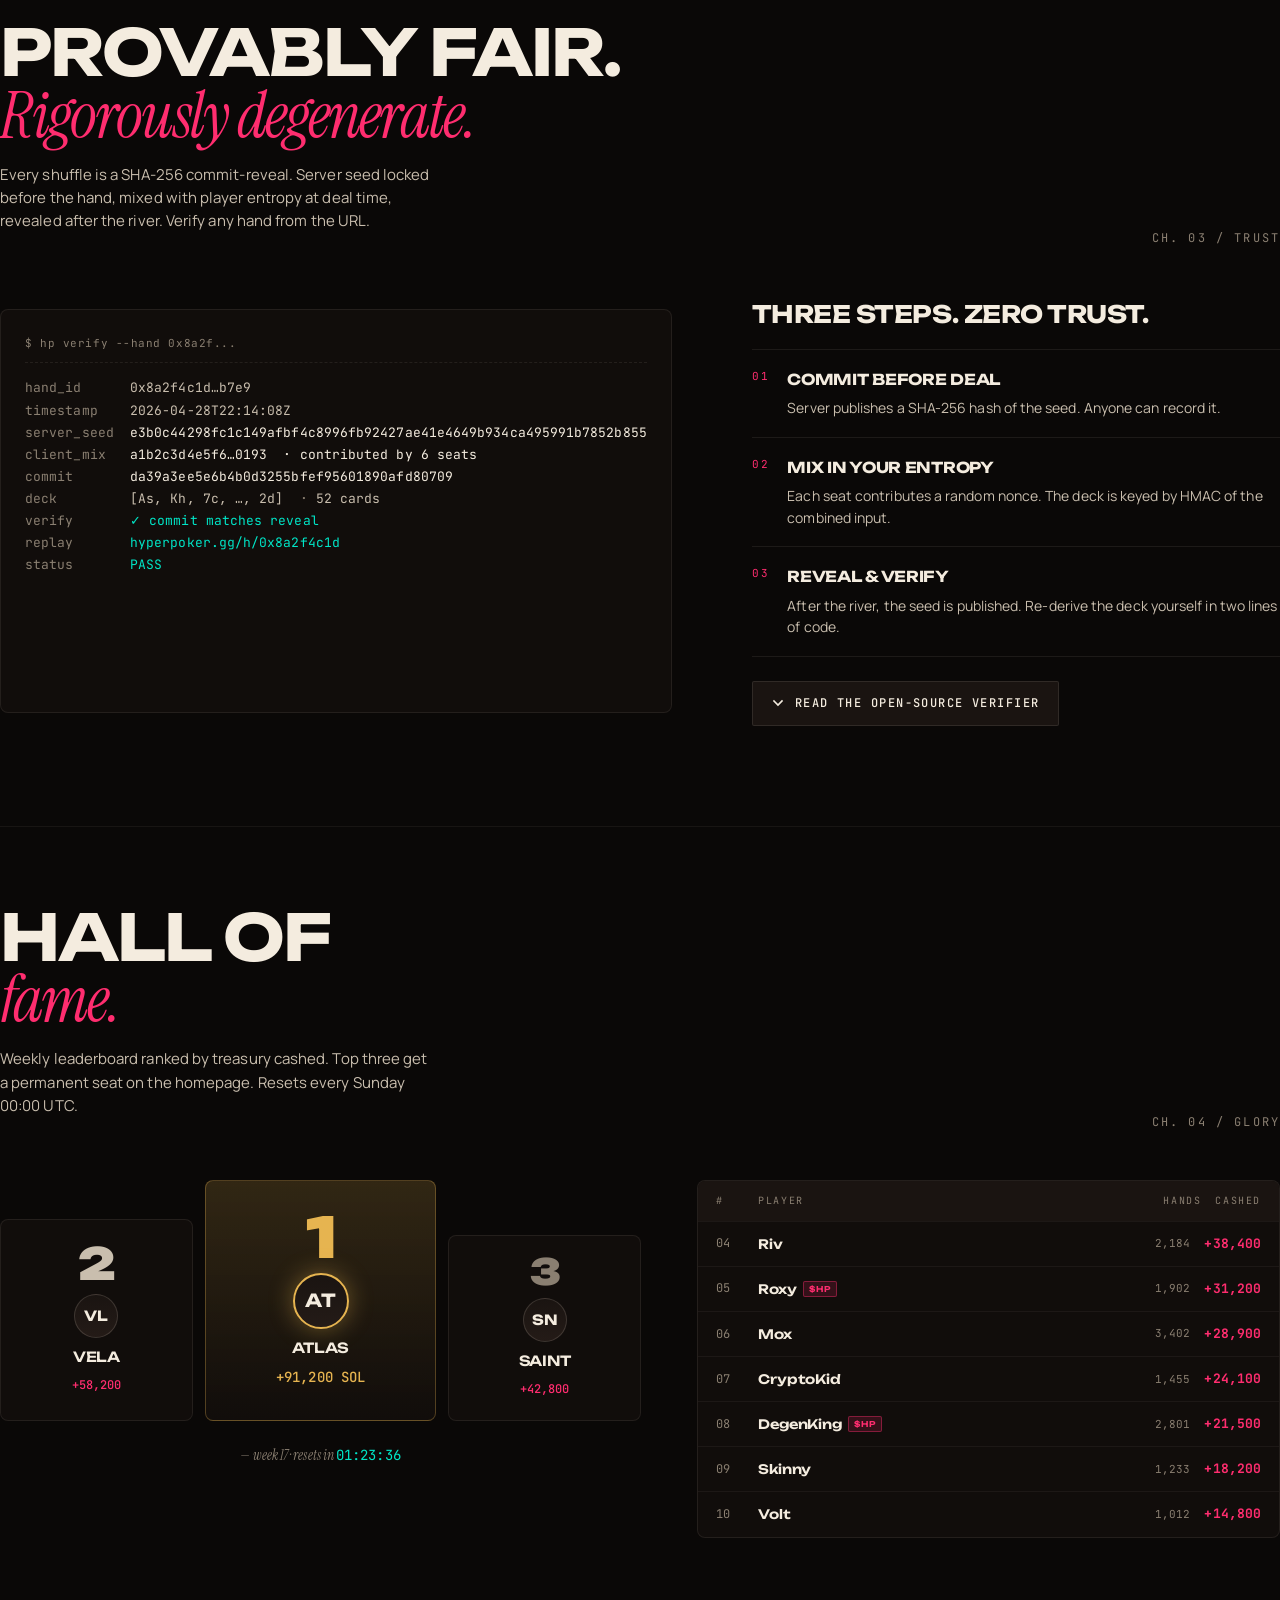
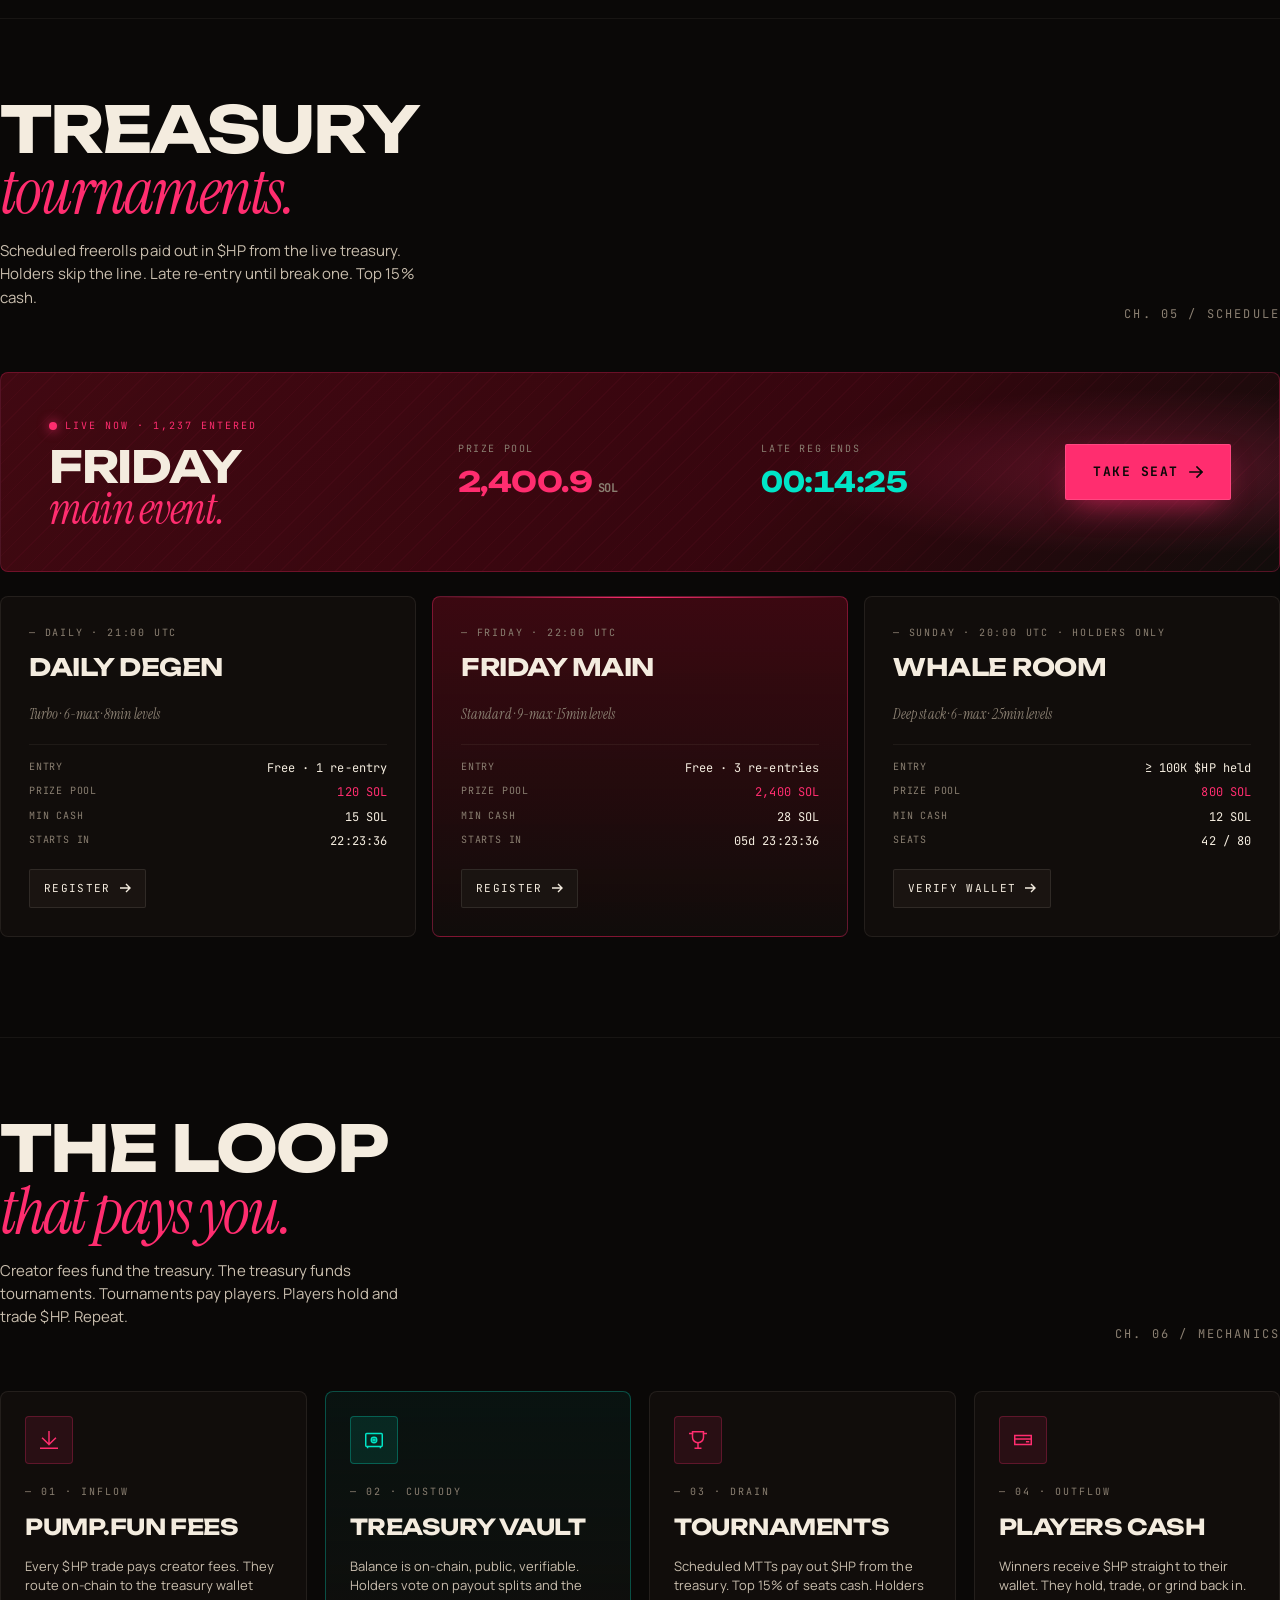
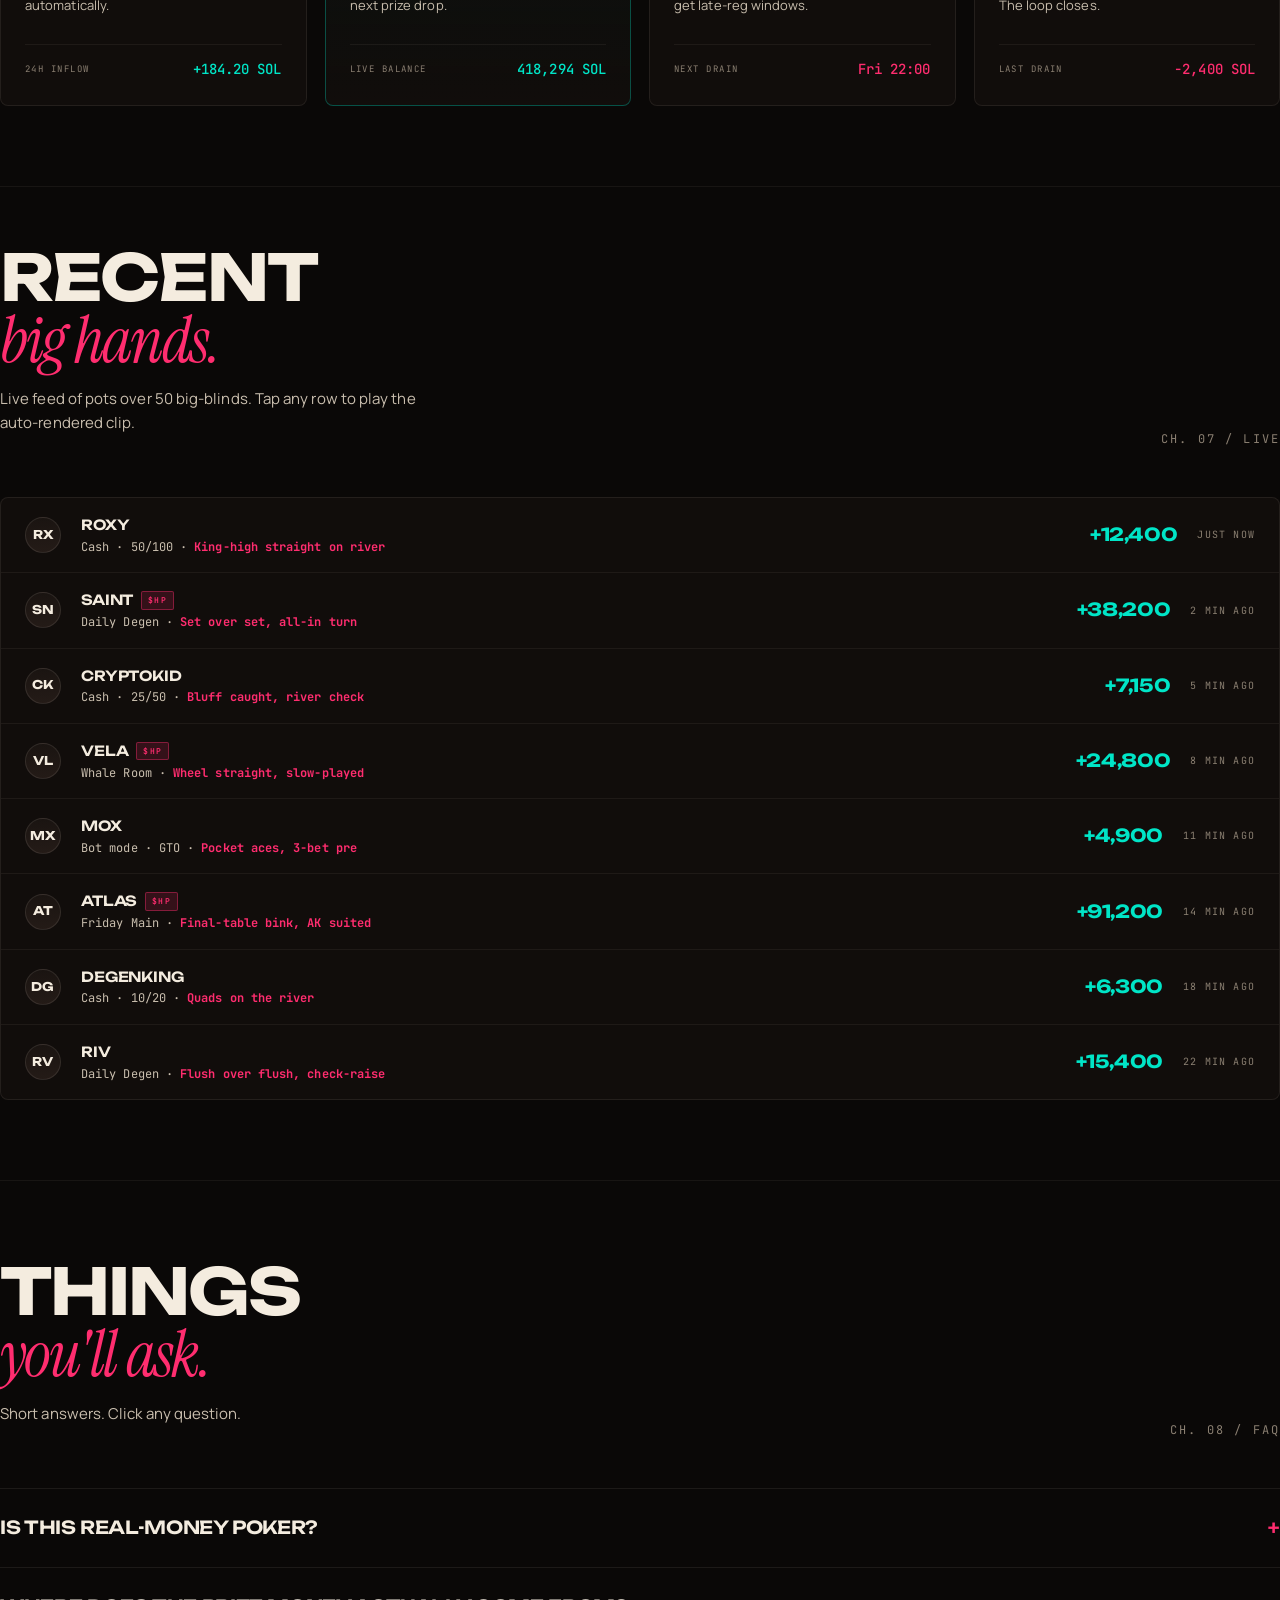
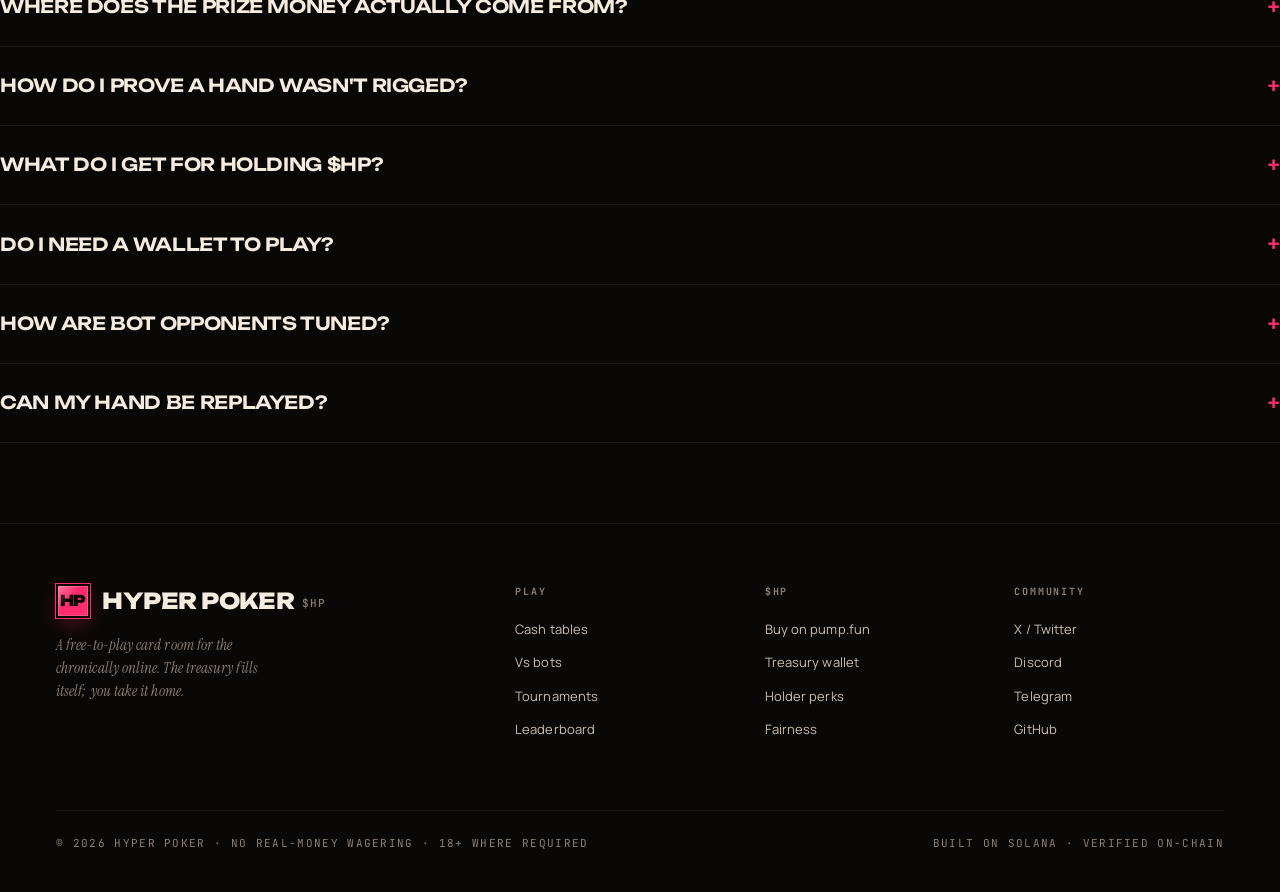
==== commit f4f4d171: "Enhance everything: floating hero cards, leaderboard, FAQ, emotes, confetti Landing - Floating 3D ca" ====
--- a/index.html
+++ b/index.html
@@ -20,10 +20,11 @@
     </a>
     <div class="nav__links">
       <a href="#modes">Play</a>
-      <a href="#treasury">Treasury</a>
-      <a href="#holders">Holders</a>
+      <a href="#leaderboard">Leaderboard</a>
+      <a href="#tournaments">Tournaments</a>
+      <a href="#loop">Loop</a>
       <a href="#fair">Fairness</a>
-      <a href="#tournaments">Tournaments</a>
+      <a href="#faq">FAQ</a>
     </div>
     <div class="nav__cta">
       <button class="nav__hamburger" aria-label="Menu"><span></span></button>
@@ -38,6 +39,23 @@
 
 <!-- ==================== HERO ==================== -->
 <section class="hero">
+  <div class="hero-cluster" aria-hidden="true">
+    <div class="hero-cluster__card c1 black">
+      <span class="rank">K</span><span class="suit">♠</span>
+      <span class="center">♠</span>
+      <span class="corner-bl"><span class="rank">K</span><span class="suit">♠</span></span>
+    </div>
+    <div class="hero-cluster__card c2">
+      <span class="rank">A</span><span class="suit">♥</span>
+      <span class="center">♥</span>
+      <span class="corner-bl"><span class="rank">A</span><span class="suit">♥</span></span>
+    </div>
+    <div class="hero-cluster__card c3 black">
+      <span class="rank">Q</span><span class="suit">♣</span>
+      <span class="center">♣</span>
+      <span class="corner-bl"><span class="rank">Q</span><span class="suit">♣</span></span>
+    </div>
+  </div>
   <div class="shell">
     <div class="hero__grid">
       <!-- LEFT: copy -->
@@ -389,6 +407,63 @@
   </div>
 </section>
 
+<!-- ==================== LEADERBOARD ==================== -->
+<section class="shell leaderboard" id="leaderboard">
+  <header class="section-head">
+    <div class="section-head__left">
+      <h2 class="section-head__title">Hall&nbsp;of<br/><em>fame.</em></h2>
+      <p class="section-head__sub">Weekly leaderboard ranked by treasury cashed. Top three get a permanent seat on the homepage. Resets every Sunday 00:00 UTC.</p>
+    </div>
+    <span class="section-head__num">Ch.&nbsp;04&nbsp;/&nbsp;Glory</span>
+  </header>
+
+  <div class="leaderboard__grid">
+    <!-- LEFT: top 3 podium -->
+    <div>
+      <div class="podium">
+        <div class="podium__col podium__col--2nd">
+          <div class="podium__rank">2</div>
+          <div class="podium__avatar">VL</div>
+          <div class="podium__name">Vela</div>
+          <div class="podium__earnings">+58,200</div>
+        </div>
+        <div class="podium__col podium__col--1st">
+          <div class="podium__rank">1</div>
+          <div class="podium__avatar">AT</div>
+          <div class="podium__name">Atlas</div>
+          <div class="podium__earnings">+91,200 SOL</div>
+        </div>
+        <div class="podium__col podium__col--3rd">
+          <div class="podium__rank">3</div>
+          <div class="podium__avatar">SN</div>
+          <div class="podium__name">Saint</div>
+          <div class="podium__earnings">+42,800</div>
+        </div>
+      </div>
+      <p style="text-align:center; font-family: var(--font-editorial); font-style: italic; color: var(--bone-3); font-size: 14px;">
+        — week 17 · resets in <span style="color:var(--neon); font-family: var(--font-mono); font-style:normal;" id="lb-reset">02d 13:42:08</span>
+      </p>
+    </div>
+
+    <!-- RIGHT: full top 10 table -->
+    <div class="leaderboard__table">
+      <div class="leaderboard__head">
+        <span>#</span>
+        <span>Player</span>
+        <span>Hands</span>
+        <span style="text-align:right;">Cashed</span>
+      </div>
+      <div class="leaderboard__row"><span class="rk">04</span><span class="nm">Riv</span><span class="hd">2,184</span><span class="pl" style="text-align:right;">+38,400</span></div>
+      <div class="leaderboard__row"><span class="rk">05</span><span class="nm">Roxy<span class="holder-tag">$HP</span></span><span class="hd">1,902</span><span class="pl" style="text-align:right;">+31,200</span></div>
+      <div class="leaderboard__row"><span class="rk">06</span><span class="nm">Mox</span><span class="hd">3,402</span><span class="pl" style="text-align:right;">+28,900</span></div>
+      <div class="leaderboard__row"><span class="rk">07</span><span class="nm">CryptoKid</span><span class="hd">1,455</span><span class="pl" style="text-align:right;">+24,100</span></div>
+      <div class="leaderboard__row"><span class="rk">08</span><span class="nm">DegenKing<span class="holder-tag">$HP</span></span><span class="hd">2,801</span><span class="pl" style="text-align:right;">+21,500</span></div>
+      <div class="leaderboard__row"><span class="rk">09</span><span class="nm">Skinny</span><span class="hd">1,233</span><span class="pl" style="text-align:right;">+18,200</span></div>
+      <div class="leaderboard__row"><span class="rk">10</span><span class="nm">Volt</span><span class="hd">1,012</span><span class="pl" style="text-align:right;">+14,800</span></div>
+    </div>
+  </div>
+</section>
+
 <!-- ==================== TOURNAMENTS ==================== -->
 <section class="shell tournaments" id="tournaments">
   <header class="section-head">
@@ -396,7 +471,7 @@
       <h2 class="section-head__title">Treasury<br/><em>tournaments.</em></h2>
       <p class="section-head__sub">Scheduled freerolls paid out in $HP from the live treasury. Holders skip the line. Late re-entry until break one. Top 15% cash.</p>
     </div>
-    <span class="section-head__num">Ch.&nbsp;04&nbsp;/&nbsp;Schedule</span>
+    <span class="section-head__num">Ch.&nbsp;05&nbsp;/&nbsp;Schedule</span>
   </header>
 
   <!-- LIVE NOW banner -->
@@ -475,12 +550,17 @@
       <h2 class="section-head__title">The&nbsp;loop<br/><em>that pays you.</em></h2>
       <p class="section-head__sub">Creator fees fund the treasury. The treasury funds tournaments. Tournaments pay players. Players hold and trade $HP. Repeat.</p>
     </div>
-    <span class="section-head__num">Ch.&nbsp;05&nbsp;/&nbsp;Mechanics</span>
+    <span class="section-head__num">Ch.&nbsp;06&nbsp;/&nbsp;Mechanics</span>
   </header>
 
   <div class="loop__diagram">
     <div class="loop__node">
       <div>
+        <div class="loop__node-icon">
+          <svg width="22" height="22" viewBox="0 0 24 24" fill="none" stroke="currentColor" stroke-width="1.6" stroke-linecap="square" stroke-linejoin="miter">
+            <path d="M12 3v14M5 10l7 7 7-7M3 21h18"/>
+          </svg>
+        </div>
         <span class="loop__node-num">— 01 · INFLOW</span>
         <h3 class="loop__node-name">Pump.fun fees</h3>
         <p class="loop__node-desc">Every $HP trade pays creator fees. They route on-chain to the treasury wallet automatically.</p>
@@ -493,6 +573,14 @@
 
     <div class="loop__node loop__node--live">
       <div>
+        <div class="loop__node-icon">
+          <svg width="22" height="22" viewBox="0 0 24 24" fill="none" stroke="currentColor" stroke-width="1.6">
+            <rect x="3" y="5" width="18" height="14" rx="1"/>
+            <circle cx="12" cy="12" r="3"/>
+            <path d="M12 10v4M10 12h4" stroke-width="1.4"/>
+            <path d="M5 19v2M19 19v2"/>
+          </svg>
+        </div>
         <span class="loop__node-num">— 02 · CUSTODY</span>
         <h3 class="loop__node-name">Treasury vault</h3>
         <p class="loop__node-desc">Balance is on-chain, public, verifiable. Holders vote on payout splits and the next prize drop.</p>
@@ -505,6 +593,12 @@
 
     <div class="loop__node">
       <div>
+        <div class="loop__node-icon">
+          <svg width="22" height="22" viewBox="0 0 24 24" fill="none" stroke="currentColor" stroke-width="1.6" stroke-linecap="square">
+            <path d="M6 3h12v6a6 6 0 0 1-12 0V3z"/>
+            <path d="M3 5h3M18 5h3M9 21h6M12 15v6"/>
+          </svg>
+        </div>
         <span class="loop__node-num">— 03 · DRAIN</span>
         <h3 class="loop__node-name">Tournaments</h3>
         <p class="loop__node-desc">Scheduled MTTs pay out $HP from the treasury. Top 15% of seats cash. Holders get late-reg windows.</p>
@@ -517,6 +611,12 @@
 
     <div class="loop__node">
       <div>
+        <div class="loop__node-icon">
+          <svg width="22" height="22" viewBox="0 0 24 24" fill="none" stroke="currentColor" stroke-width="1.6" stroke-linecap="square">
+            <path d="M3 7h18v10H3z"/>
+            <path d="M3 11h18M16 14h2"/>
+          </svg>
+        </div>
         <span class="loop__node-num">— 04 · OUTFLOW</span>
         <h3 class="loop__node-name">Players cash</h3>
         <p class="loop__node-desc">Winners receive $HP straight to their wallet. They hold, trade, or grind back in. The loop closes.</p>
@@ -536,11 +636,53 @@
       <h2 class="section-head__title">Recent<br/><em>big hands.</em></h2>
       <p class="section-head__sub">Live feed of pots over 50 big-blinds. Tap any row to play the auto-rendered clip.</p>
     </div>
-    <span class="section-head__num">Ch.&nbsp;06&nbsp;/&nbsp;Live</span>
+    <span class="section-head__num">Ch.&nbsp;07&nbsp;/&nbsp;Live</span>
   </header>
 
   <div class="wins__list" id="wins-list">
     <!-- rows injected by JS -->
+  </div>
+</section>
+
+<!-- ==================== FAQ ==================== -->
+<section class="shell faq" id="faq">
+  <header class="section-head">
+    <div class="section-head__left">
+      <h2 class="section-head__title">Things<br/><em>you'll ask.</em></h2>
+      <p class="section-head__sub">Short answers. Click any question.</p>
+    </div>
+    <span class="section-head__num">Ch.&nbsp;08&nbsp;/&nbsp;FAQ</span>
+  </header>
+
+  <div class="faq__list">
+    <div class="faq__item">
+      <button class="faq__q">Is this real-money poker? <span class="faq__sign">+</span></button>
+      <div class="faq__a"><div class="faq__a-inner">No. Hyper Poker is <em>free-to-play</em>. Cash tables and tournaments use site chips you can't sell. Tournament prize pools are paid in $HP from the treasury — token, not chips. We may add token-stake tables later for verified holders in jurisdictions where it's permitted.</div></div>
+    </div>
+    <div class="faq__item">
+      <button class="faq__q">Where does the prize money actually come from? <span class="faq__sign">+</span></button>
+      <div class="faq__a"><div class="faq__a-inner">Pump.fun routes a creator-fee share to the treasury wallet on every $HP trade. Treasury balance is on-chain and public. Scheduled tournaments drain it as prize pools — that's the whole loop.</div></div>
+    </div>
+    <div class="faq__item">
+      <button class="faq__q">How do I prove a hand wasn't rigged? <span class="faq__sign">+</span></button>
+      <div class="faq__a"><div class="faq__a-inner">Every hand has a URL like <em>hyperpoker.gg/h/0x8a2f…</em>. The page shows the server seed commit (locked before the deal), the player entropy mix, and the post-river seed reveal. You can re-derive the deck yourself with the open-source verifier.</div></div>
+    </div>
+    <div class="faq__item">
+      <button class="faq__q">What do I get for holding $HP? <span class="faq__sign">+</span></button>
+      <div class="faq__a"><div class="faq__a-inner">5× daily chip drops, no waitlist on tournaments, late-reg windows, the holders-only Whale Room (1K/2K stakes), animated emotes, custom avatar frames, and voting rights on prize-pool splits. Threshold is currently <em>≥ 100K $HP</em>.</div></div>
+    </div>
+    <div class="faq__item">
+      <button class="faq__q">Do I need a wallet to play? <span class="faq__sign">+</span></button>
+      <div class="faq__a"><div class="faq__a-inner">No. Standard play is wallet-less, just chips. Connect a Solana wallet only if you want holder perks or to claim tournament payouts. We never custody your $HP.</div></div>
+    </div>
+    <div class="faq__item">
+      <button class="faq__q">How are bot opponents tuned? <span class="faq__sign">+</span></button>
+      <div class="faq__a"><div class="faq__a-inner">Four difficulties — weak-tight, tight-aggressive, GTO-approximation, and unhinged. The GTO bot uses a precomputed strategy table for common preflop spots and a small CFR solver for postflop ranges. Unhinged is a deliberately exploitable maniac — fun, not optimal.</div></div>
+    </div>
+    <div class="faq__item">
+      <button class="faq__q">Can my hand be replayed? <span class="faq__sign">+</span></button>
+      <div class="faq__a"><div class="faq__a-inner">Any pot you win over 50 big-blinds is auto-rendered as a 12-second cinematic clip. Share to X / TG / Discord in one tap. Smaller pots can be replayed inline anytime from the hand log.</div></div>
+    </div>
   </div>
 </section>
 
--- a/assets/styles.css
+++ b/assets/styles.css
@@ -585,16 +585,27 @@
 
 .mini-card--back {
   background:
-    repeating-linear-gradient(45deg, var(--blood-2) 0 8px, var(--blood) 8px 16px);
-  border: 1px solid rgba(0,0,0,0.4);
+    radial-gradient(80% 60% at 50% 40%, var(--blood) 0%, var(--blood-2) 70%, #1d030a 100%);
+  border: 1px solid rgba(0,0,0,0.5);
+  position: relative;
+  overflow: hidden;
+}
+.mini-card--back::before {
+  content:''; position:absolute; inset: 4px;
+  border: 1px solid rgba(255,45,111,0.3);
+  border-radius: 4px;
+  background:
+    repeating-linear-gradient(45deg, transparent 0 6px, rgba(255,45,111,0.07) 6px 7px),
+    repeating-linear-gradient(-45deg, transparent 0 6px, rgba(0,0,0,0.15) 6px 7px);
 }
 .mini-card--back::after{
   content:'HP'; inset: 0; display:grid; place-items:center;
-  font-family: var(--font-display); font-weight: 800; font-size: 22px;
+  font-family: var(--font-display); font-weight: 900; font-size: 20px;
   color: var(--ember);
   border: none;
-  letter-spacing: -0.04em;
-  text-shadow: 0 0 8px rgba(255,45,111,0.5);
+  letter-spacing: -0.05em;
+  text-shadow: 0 0 12px rgba(255,45,111,0.6), 0 1px 0 rgba(0,0,0,0.6);
+  z-index: 2;
 }
 
 .fan { position:relative; width: 220px; height: 120px; }
@@ -716,10 +727,34 @@
 .holders__col--holder {
   background: linear-gradient(180deg, rgba(110,10,27,0.4) 0%, rgba(17,13,11,0.95) 100%);
   position: relative;
+  overflow: hidden;
+  isolation: isolate;
 }
 .holders__col--holder::before {
   content:''; position:absolute; top:0; left:0; right:0; height:1px;
   background: linear-gradient(90deg, transparent, var(--ember), transparent);
+  z-index: 2;
+}
+/* holographic sweep — diagonal sheen drifts every ~8s */
+.holders__col--holder::after {
+  content:''; position: absolute; inset: 0; pointer-events: none;
+  background: linear-gradient(
+    115deg,
+    transparent 35%,
+    rgba(255,45,111,0.08) 45%,
+    rgba(0,229,199,0.06) 50%,
+    rgba(255,45,111,0.08) 55%,
+    transparent 65%
+  );
+  background-size: 240% 240%;
+  animation: holoSweep 8s linear infinite;
+  z-index: 1;
+  mix-blend-mode: screen;
+}
+.holders__col--holder > * { position: relative; z-index: 3; }
+@keyframes holoSweep {
+  0%   { background-position: 100% 0; }
+  100% { background-position: -100% 0; }
 }
 
 .holders__title {
@@ -863,32 +898,88 @@
   text-transform: uppercase; color: var(--bone-3);
 }
 
-/* ---------- card animations on landing hero ---------- */
-.float-card {
+/* ---------- floating 3D card cluster behind hero ---------- */
+.hero-cluster {
   position: absolute;
-  width: 180px; height: 252px;
+  inset: 0;
+  pointer-events: none;
+  z-index: 0;
+  overflow: hidden;
+  perspective: 1200px;
+}
+.hero-cluster__card {
+  position: absolute;
+  width: 160px; height: 224px;
   border-radius: 10px;
-  background: var(--bone);
+  background: linear-gradient(135deg, #fff 0%, var(--bone) 60%, #d6cab8 100%);
   box-shadow:
-    0 40px 80px -10px rgba(0,0,0,0.7),
-    0 0 0 1px rgba(0,0,0,0.4) inset;
-  pointer-events: none;
-  display:flex; flex-direction:column; padding: 16px;
-  font-family: var(--font-mono); font-weight: 700; color: var(--blood);
+    0 0 0 1px rgba(0,0,0,0.5) inset,
+    0 1px 0 rgba(255,255,255,0.6) inset,
+    0 30px 60px -10px rgba(0,0,0,0.7),
+    0 0 80px rgba(255,45,111,0.08);
+  font-family: var(--font-mono);
+  font-weight: 700;
+  color: var(--blood);
+  display: flex; flex-direction: column; padding: 14px 16px;
   transform-style: preserve-3d;
-}
-.float-card .rank { font-size: 38px; line-height: 1; }
-.float-card .suit { font-size: 32px; line-height: 1; }
-.float-card .center {
+  transition: transform 0.6s cubic-bezier(0.16, 1, 0.3, 1);
+  will-change: transform;
+  opacity: 0.85;
+}
+.hero-cluster__card.black { color: #131313; }
+.hero-cluster__card .rank { font-size: 30px; line-height: 1; }
+.hero-cluster__card .suit { font-size: 26px; line-height: 1; margin-top: 2px; }
+.hero-cluster__card .center {
   position: absolute; inset: 0; display:grid; place-items:center;
-  font-size: 96px; line-height: 1;
-}
-.float-card .corner-bl {
-  position: absolute; bottom: 16px; right: 16px;
+  font-size: 88px; line-height: 1;
+  opacity: 0.85;
+}
+.hero-cluster__card .corner-bl {
+  position: absolute; bottom: 14px; right: 16px;
   transform: rotate(180deg);
-  display:flex; flex-direction:column; align-items: flex-start;
-}
-.float-card.black { color: #131313; }
+  display: flex; flex-direction: column;
+}
+.hero-cluster__card::after {
+  content: ''; position: absolute; inset: 6px;
+  border: 1px solid rgba(0,0,0,0.06);
+  border-radius: 6px; pointer-events: none;
+}
+
+/* card positions — desktop only, offset to right side so they don't fight the type */
+@media (min-width: 1100px){
+  .hero-cluster__card.c1 {
+    top: 18%; right: 38%;
+    transform: rotate(-14deg) translateZ(-60px);
+    animation: float1 14s ease-in-out infinite;
+  }
+  .hero-cluster__card.c2 {
+    top: 8%; right: 18%;
+    transform: rotate(8deg) translateZ(20px);
+    opacity: 0.95;
+    animation: float2 16s ease-in-out infinite;
+  }
+  .hero-cluster__card.c3 {
+    top: 56%; right: 32%;
+    transform: rotate(20deg) translateZ(-30px);
+    opacity: 0.7;
+    animation: float3 12s ease-in-out infinite;
+  }
+}
+@media (max-width: 1099px){ .hero-cluster { display: none; } }
+
+@keyframes float1 {
+  0%, 100% { transform: rotate(-14deg) translateZ(-60px) translateY(0); }
+  50%      { transform: rotate(-12deg) translateZ(-60px) translateY(-12px); }
+}
+@keyframes float2 {
+  0%, 100% { transform: rotate(8deg) translateZ(20px) translateY(0); }
+  50%      { transform: rotate(10deg) translateZ(20px) translateY(-18px); }
+}
+@keyframes float3 {
+  0%, 100% { transform: rotate(20deg) translateZ(-30px) translateY(0); }
+  50%      { transform: rotate(18deg) translateZ(-30px) translateY(-8px); }
+}
+
 
 /* ====================================================
    POKER TABLE PAGE
@@ -1497,6 +1588,280 @@
 .spacer-lg { height: 100px; }
 
 /* ====================================================
+   CHAPTER DIVIDER — magenta scan-line + chapter mark
+   ==================================================== */
+.chapter-rule {
+  display: flex; align-items: center; gap: 14px;
+  padding: 28px 0 0;
+}
+.chapter-rule::before, .chapter-rule::after {
+  content:''; flex:1; height: 1px;
+  background: linear-gradient(90deg, transparent, rgba(244,236,223,0.18), transparent);
+}
+.chapter-rule__mark {
+  display: inline-flex; align-items: center; gap: 10px;
+  font-family: var(--font-mono);
+  font-size: 10px;
+  letter-spacing: 0.22em;
+  text-transform: uppercase;
+  color: var(--bone-3);
+  white-space: nowrap;
+}
+.chapter-rule__mark .pip {
+  display: inline-block;
+  width: 6px; height: 6px;
+  background: var(--ember);
+  transform: rotate(45deg);
+}
+
+/* ====================================================
+   LEADERBOARD / HALL OF FAME
+   ==================================================== */
+.leaderboard {
+  padding: 80px 0;
+  border-top: 1px solid rgba(244,236,223,0.06);
+}
+.leaderboard__grid {
+  display: grid;
+  grid-template-columns: 1fr;
+  gap: 28px;
+}
+@media (min-width: 900px){
+  .leaderboard__grid { grid-template-columns: 1.1fr 1fr; gap: 56px; align-items: start; }
+}
+
+/* podium for top 3 */
+.podium {
+  display: grid;
+  grid-template-columns: 1fr 1.2fr 1fr;
+  gap: 12px;
+  align-items: end;
+  margin-bottom: 24px;
+}
+.podium__col {
+  position: relative;
+  padding: 18px 14px 22px;
+  background: var(--ink-2);
+  border: 1px solid rgba(244,236,223,0.08);
+  border-radius: var(--r-md);
+  display: flex; flex-direction: column; align-items: center; gap: 8px;
+}
+.podium__col--1st { background: linear-gradient(180deg, rgba(230,180,80,0.18), var(--ink-2)); border-color: rgba(230,180,80,0.3); padding: 28px 14px 32px; }
+.podium__col--2nd { padding: 22px 14px 26px; }
+.podium__rank {
+  font-family: var(--font-display);
+  font-weight: 900;
+  font-size: 36px;
+  letter-spacing: -0.04em;
+  line-height: 1;
+  color: var(--bone-3);
+}
+.podium__col--1st .podium__rank { font-size: 56px; color: var(--gold); }
+.podium__col--2nd .podium__rank { font-size: 44px; color: var(--bone-2); }
+.podium__avatar {
+  width: 44px; height: 44px;
+  border-radius: 50%;
+  background: linear-gradient(180deg, var(--ink-3), var(--ink-4));
+  border: 1px solid rgba(244,236,223,0.15);
+  display: grid; place-items: center;
+  font-family: var(--font-display); font-weight: 700; font-size: 14px;
+  color: var(--bone);
+}
+.podium__col--1st .podium__avatar {
+  width: 56px; height: 56px;
+  border: 2px solid var(--gold);
+  box-shadow: 0 0 24px rgba(230,180,80,0.4);
+  font-size: 18px;
+}
+.podium__name {
+  font-family: var(--font-display);
+  font-weight: 600;
+  font-size: 14px;
+  text-transform: uppercase;
+  letter-spacing: -0.01em;
+  text-align: center;
+}
+.podium__earnings {
+  font-family: var(--font-mono);
+  font-size: 12px;
+  color: var(--ember);
+  font-weight: 500;
+}
+.podium__col--1st .podium__earnings { color: var(--gold); font-size: 14px; }
+
+/* leaderboard table */
+.leaderboard__table {
+  background: var(--ink-2);
+  border: 1px solid rgba(244,236,223,0.08);
+  border-radius: var(--r-md);
+  overflow: hidden;
+}
+.leaderboard__head, .leaderboard__row {
+  display: grid;
+  grid-template-columns: 28px 1fr auto auto;
+  gap: 14px;
+  padding: 12px 18px;
+  align-items: center;
+  font-family: var(--font-mono);
+  font-size: 12px;
+}
+.leaderboard__head {
+  background: var(--ink-3);
+  color: var(--bone-3);
+  font-size: 10px;
+  letter-spacing: 0.16em;
+  text-transform: uppercase;
+}
+.leaderboard__row { border-top: 1px solid rgba(244,236,223,0.05); transition: background .2s; }
+.leaderboard__row:hover { background: rgba(255,45,111,0.04); }
+.leaderboard__row .rk { color: var(--bone-3); }
+.leaderboard__row .nm { color: var(--bone); font-family: var(--font-display); font-weight: 600; font-size: 13px; letter-spacing: -0.01em; }
+.leaderboard__row .hd { font-size: 11px; color: var(--bone-3); }
+.leaderboard__row .pl { color: var(--ember); font-weight: 700; font-size: 13px; }
+.leaderboard__row .holder-tag {
+  display: inline-block; margin-left: 6px;
+  padding: 1px 5px;
+  font-size: 8px; letter-spacing: 0.14em;
+  background: rgba(255,45,111,0.15);
+  border: 1px solid rgba(255,45,111,0.4);
+  color: var(--ember);
+  border-radius: 2px;
+  vertical-align: 2px;
+}
+
+/* ====================================================
+   FAQ
+   ==================================================== */
+.faq {
+  padding: 80px 0;
+  border-top: 1px solid rgba(244,236,223,0.06);
+}
+.faq__list { display: grid; gap: 0; }
+.faq__item {
+  border-top: 1px solid rgba(244,236,223,0.08);
+  padding: 0;
+}
+.faq__item:last-child { border-bottom: 1px solid rgba(244,236,223,0.08); }
+.faq__q {
+  width: 100%;
+  display: flex; justify-content: space-between; align-items: center;
+  padding: 22px 0;
+  text-align: left;
+  font-family: var(--font-display);
+  font-weight: 600;
+  font-size: 18px;
+  letter-spacing: -0.02em;
+  text-transform: uppercase;
+  color: var(--bone);
+  cursor: pointer;
+  transition: color .2s;
+}
+.faq__q:hover { color: var(--ember); }
+.faq__sign {
+  font-family: var(--font-mono);
+  font-size: 22px;
+  color: var(--ember);
+  transition: transform .3s var(--ease-out);
+}
+.faq__item.is-open .faq__sign { transform: rotate(45deg); }
+.faq__a {
+  max-height: 0;
+  overflow: hidden;
+  transition: max-height .4s var(--ease-out);
+  color: var(--bone-2);
+  font-size: 15px;
+  line-height: 1.7;
+}
+.faq__a-inner { padding-bottom: 22px; max-width: 70ch; }
+.faq__a-inner em { color: var(--ember); font-style: normal; font-weight: 600; }
+.faq__item.is-open .faq__a { max-height: 320px; }
+
+/* ====================================================
+   CONFETTI / CHIP RAIN — fired on showdown win
+   ==================================================== */
+.confetti-piece {
+  position: fixed;
+  top: -20px;
+  width: 14px; height: 14px;
+  border-radius: 50%;
+  z-index: 7000;
+  pointer-events: none;
+  background: repeating-conic-gradient(from 0deg, var(--ember) 0 18deg, var(--bone) 18deg 36deg);
+  box-shadow: 0 0 0 1px rgba(0,0,0,0.4), 0 2px 0 rgba(0,0,0,0.4);
+}
+.confetti-piece.gold {
+  background: repeating-conic-gradient(from 0deg, var(--gold) 0 18deg, #fff4d6 18deg 36deg);
+}
+.confetti-piece.neon {
+  background: repeating-conic-gradient(from 0deg, var(--neon) 0 18deg, var(--bone) 18deg 36deg);
+}
+
+/* ====================================================
+   EMOTE RAIL on the table
+   ==================================================== */
+.emote-rail {
+  position: absolute;
+  bottom: 130px;
+  left: 50%;
+  transform: translateX(-50%);
+  display: none;
+  gap: 6px;
+  background: rgba(10,8,7,0.9);
+  border: 1px solid rgba(244,236,223,0.12);
+  border-radius: 999px;
+  padding: 6px 10px;
+  z-index: 8;
+  backdrop-filter: blur(8px);
+}
+.emote-rail.is-open { display: flex; }
+.emote-rail button {
+  font-size: 22px;
+  background: transparent;
+  border: 0;
+  cursor: pointer;
+  width: 36px; height: 36px;
+  border-radius: 50%;
+  display: grid; place-items: center;
+  transition: background .15s, transform .15s var(--ease-snap);
+}
+.emote-rail button:hover { background: rgba(255,255,255,0.08); transform: scale(1.15); }
+.emote-toggle {
+  position: absolute;
+  bottom: 70px;
+  left: 50%;
+  transform: translateX(-50%);
+  z-index: 8;
+  width: 38px; height: 38px;
+  border-radius: 50%;
+  background: var(--ink-3);
+  border: 1px solid rgba(244,236,223,0.15);
+  display: grid; place-items: center;
+  font-size: 18px;
+  cursor: pointer;
+  transition: all .2s;
+}
+.emote-toggle:hover { border-color: var(--ember); background: var(--ink-4); }
+
+/* floating emote bubble that drifts up */
+.emote-bubble {
+  position: absolute;
+  font-size: 32px;
+  pointer-events: none;
+  z-index: 9;
+  animation: emoteFloat 1.8s var(--ease-out) forwards;
+}
+@keyframes emoteFloat {
+  0%   { opacity: 0; transform: scale(0.5) translateY(0); }
+  20%  { opacity: 1; transform: scale(1.2) translateY(-10px); }
+  100% { opacity: 0; transform: scale(0.9) translateY(-90px); }
+}
+
+/* custom chip cursor on table */
+.felt {
+  cursor: url("data:image/svg+xml;utf8,<svg xmlns='http://www.w3.org/2000/svg' width='28' height='28' viewBox='0 0 28 28'><circle cx='14' cy='14' r='12' fill='%23FF2D6F' stroke='%230A0807' stroke-width='2'/><circle cx='14' cy='14' r='5' fill='%23F4ECDF'/></svg>") 14 14, auto;
+}
+
+/* ====================================================
    TOURNAMENTS SECTION
    ==================================================== */
 .tournaments {
@@ -1689,8 +2054,29 @@
   background: var(--ink-2);
   border: 1px solid rgba(244,236,223,0.08);
   border-radius: var(--r-md);
-  min-height: 180px;
+  min-height: 220px;
   display: flex; flex-direction: column; justify-content: space-between;
+  overflow: hidden;
+  isolation: isolate;
+}
+.loop__node-icon {
+  width: 48px; height: 48px;
+  display: grid; place-items: center;
+  background: rgba(255,45,111,0.1);
+  border: 1px solid rgba(255,45,111,0.25);
+  border-radius: var(--r-sm);
+  color: var(--ember);
+  margin-bottom: 14px;
+}
+.loop__node--live .loop__node-icon {
+  background: rgba(0,229,199,0.1);
+  border-color: rgba(0,229,199,0.3);
+  color: var(--neon);
+  animation: iconPulse 2.4s ease-in-out infinite;
+}
+@keyframes iconPulse {
+  0%, 100% { box-shadow: 0 0 0 0 rgba(0,229,199,0.4); }
+  50%      { box-shadow: 0 0 0 8px rgba(0,229,199,0); }
 }
 .loop__node--live { border-color: rgba(0,229,199,0.3); background: linear-gradient(180deg, rgba(0,229,199,0.05), var(--ink-2)); }
 .loop__node-num {
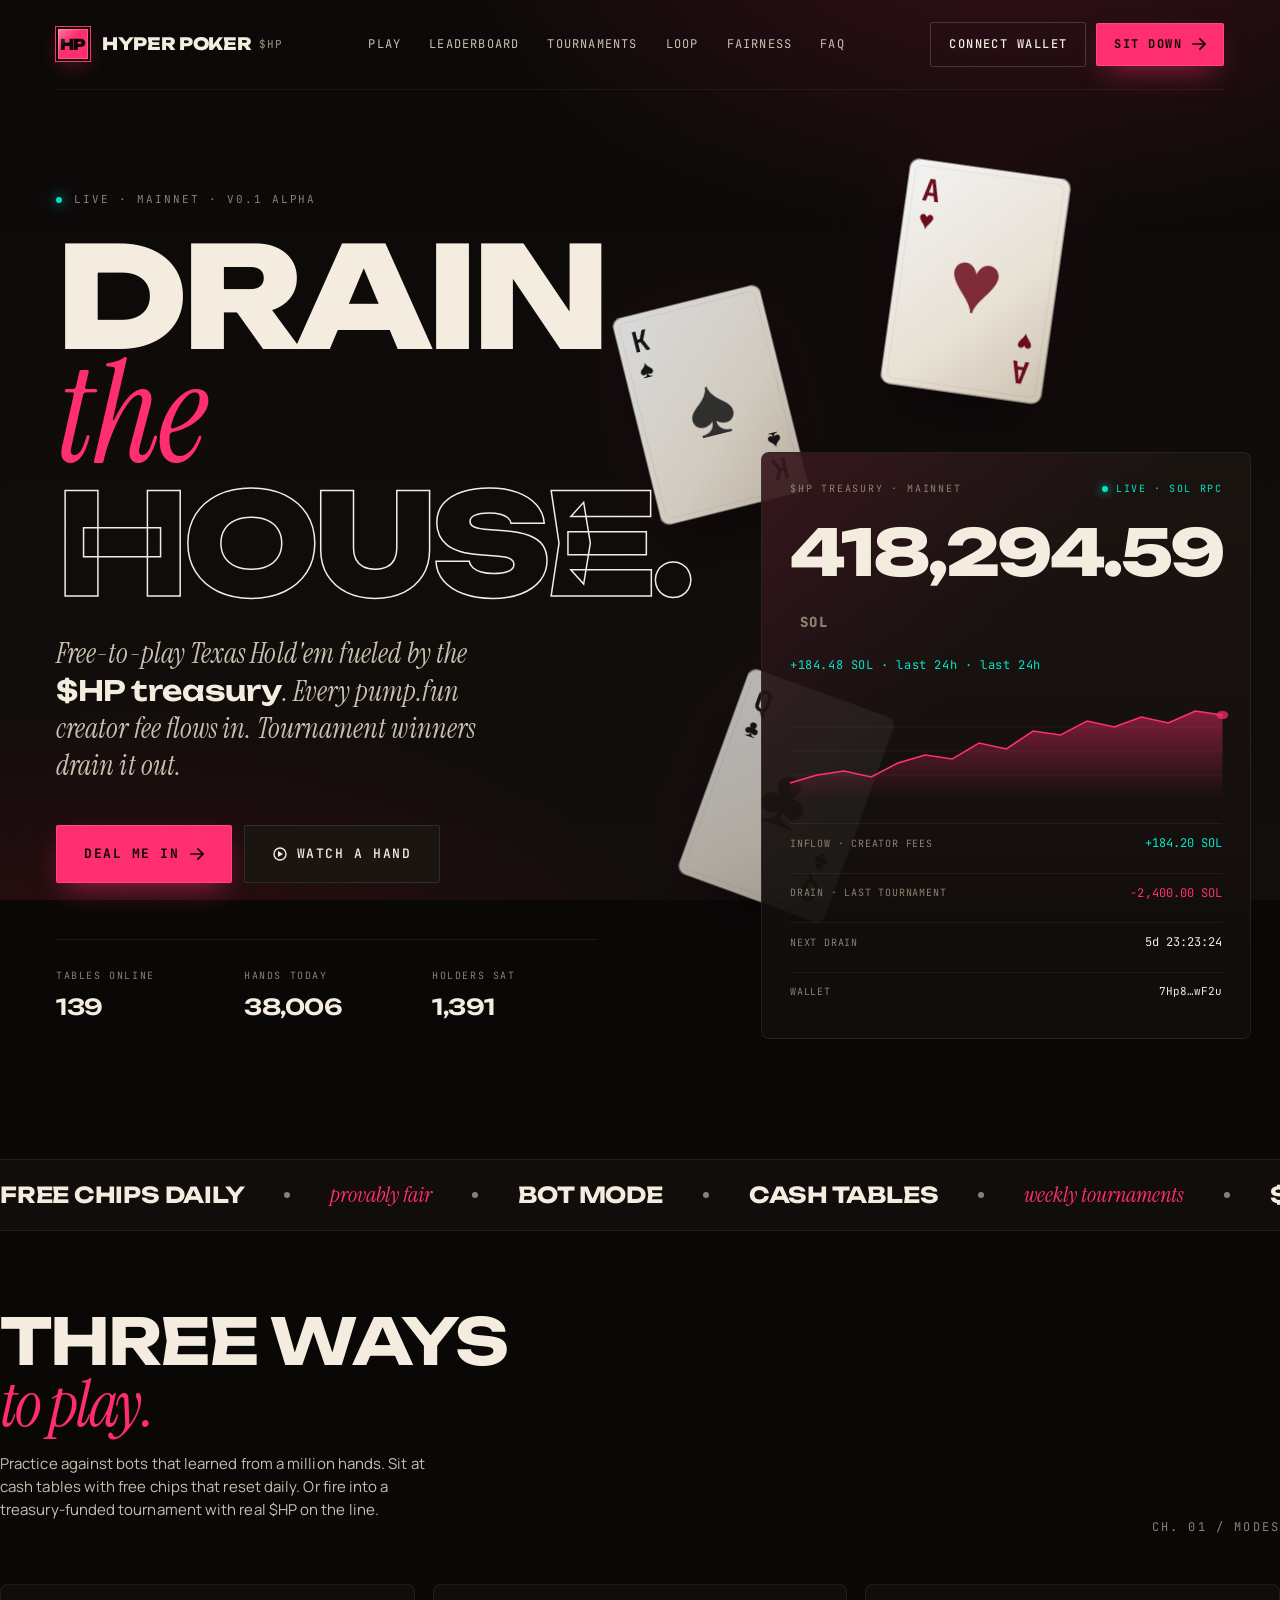
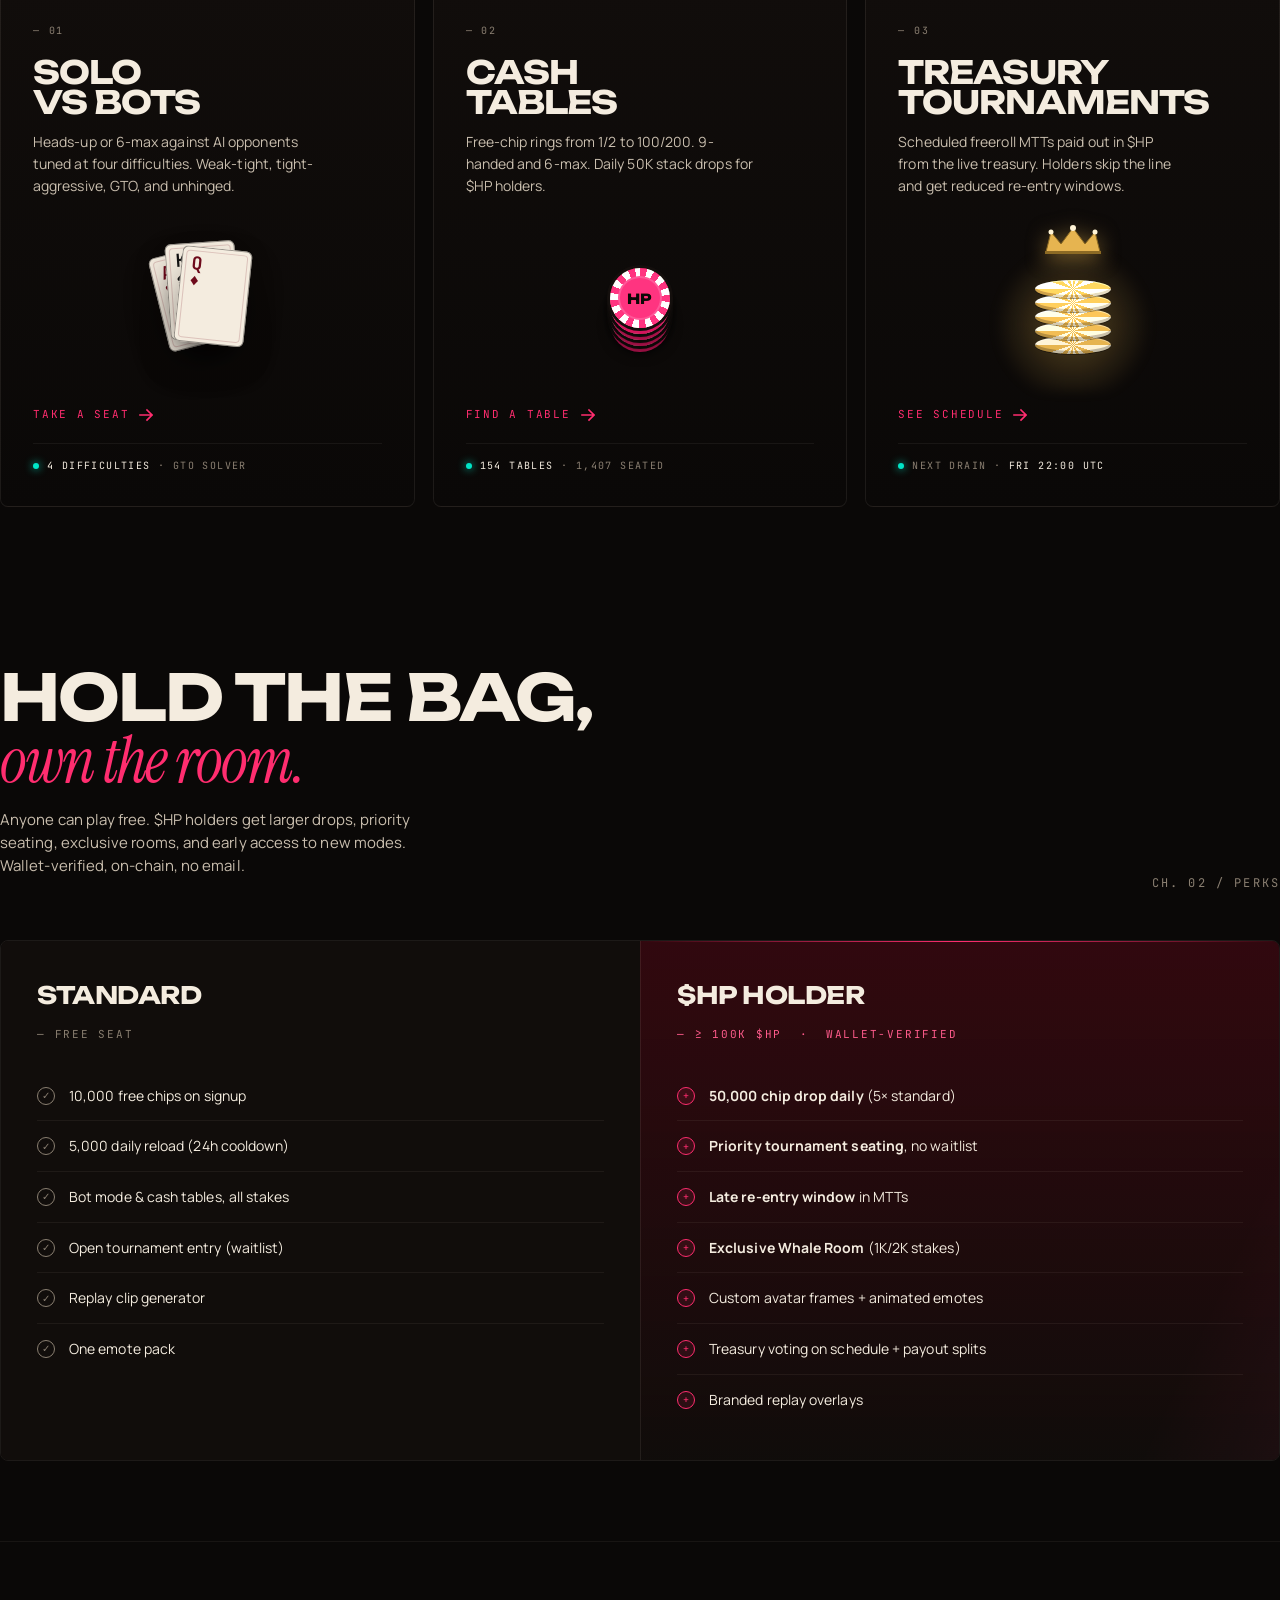
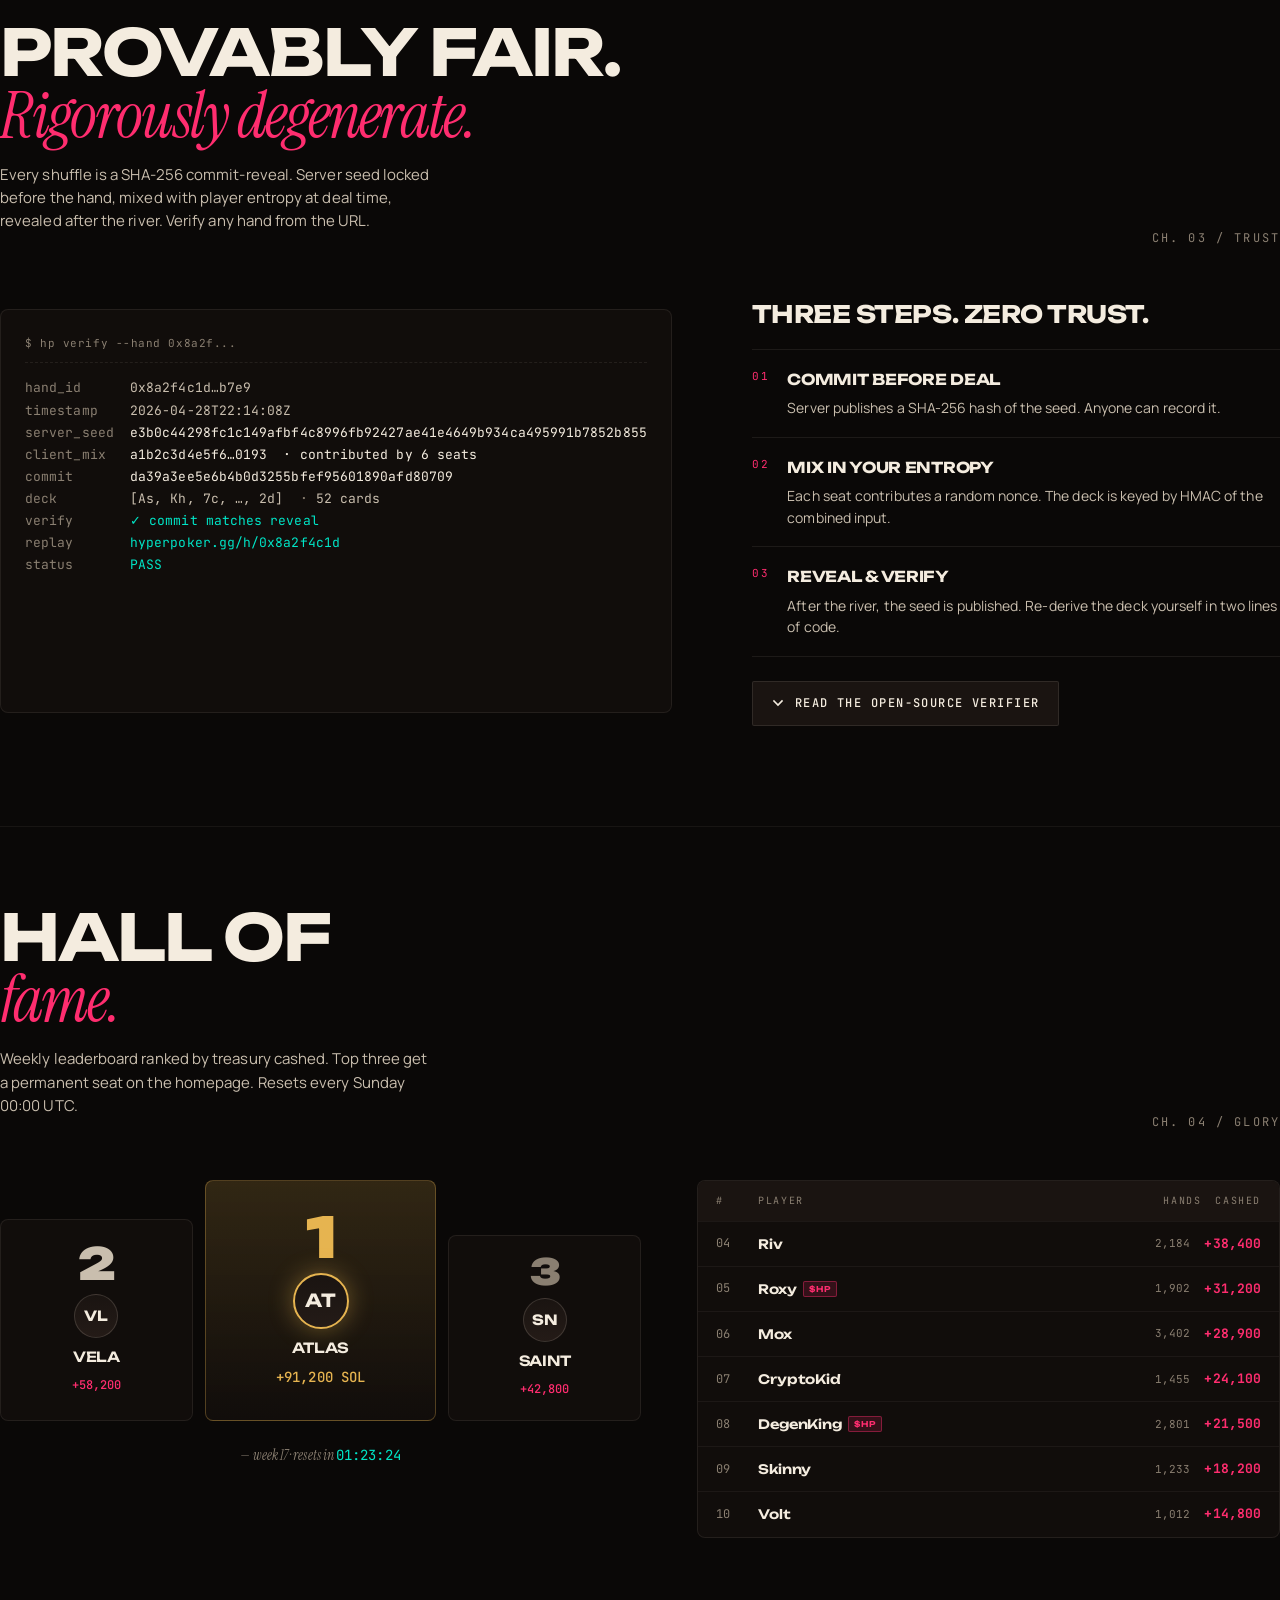
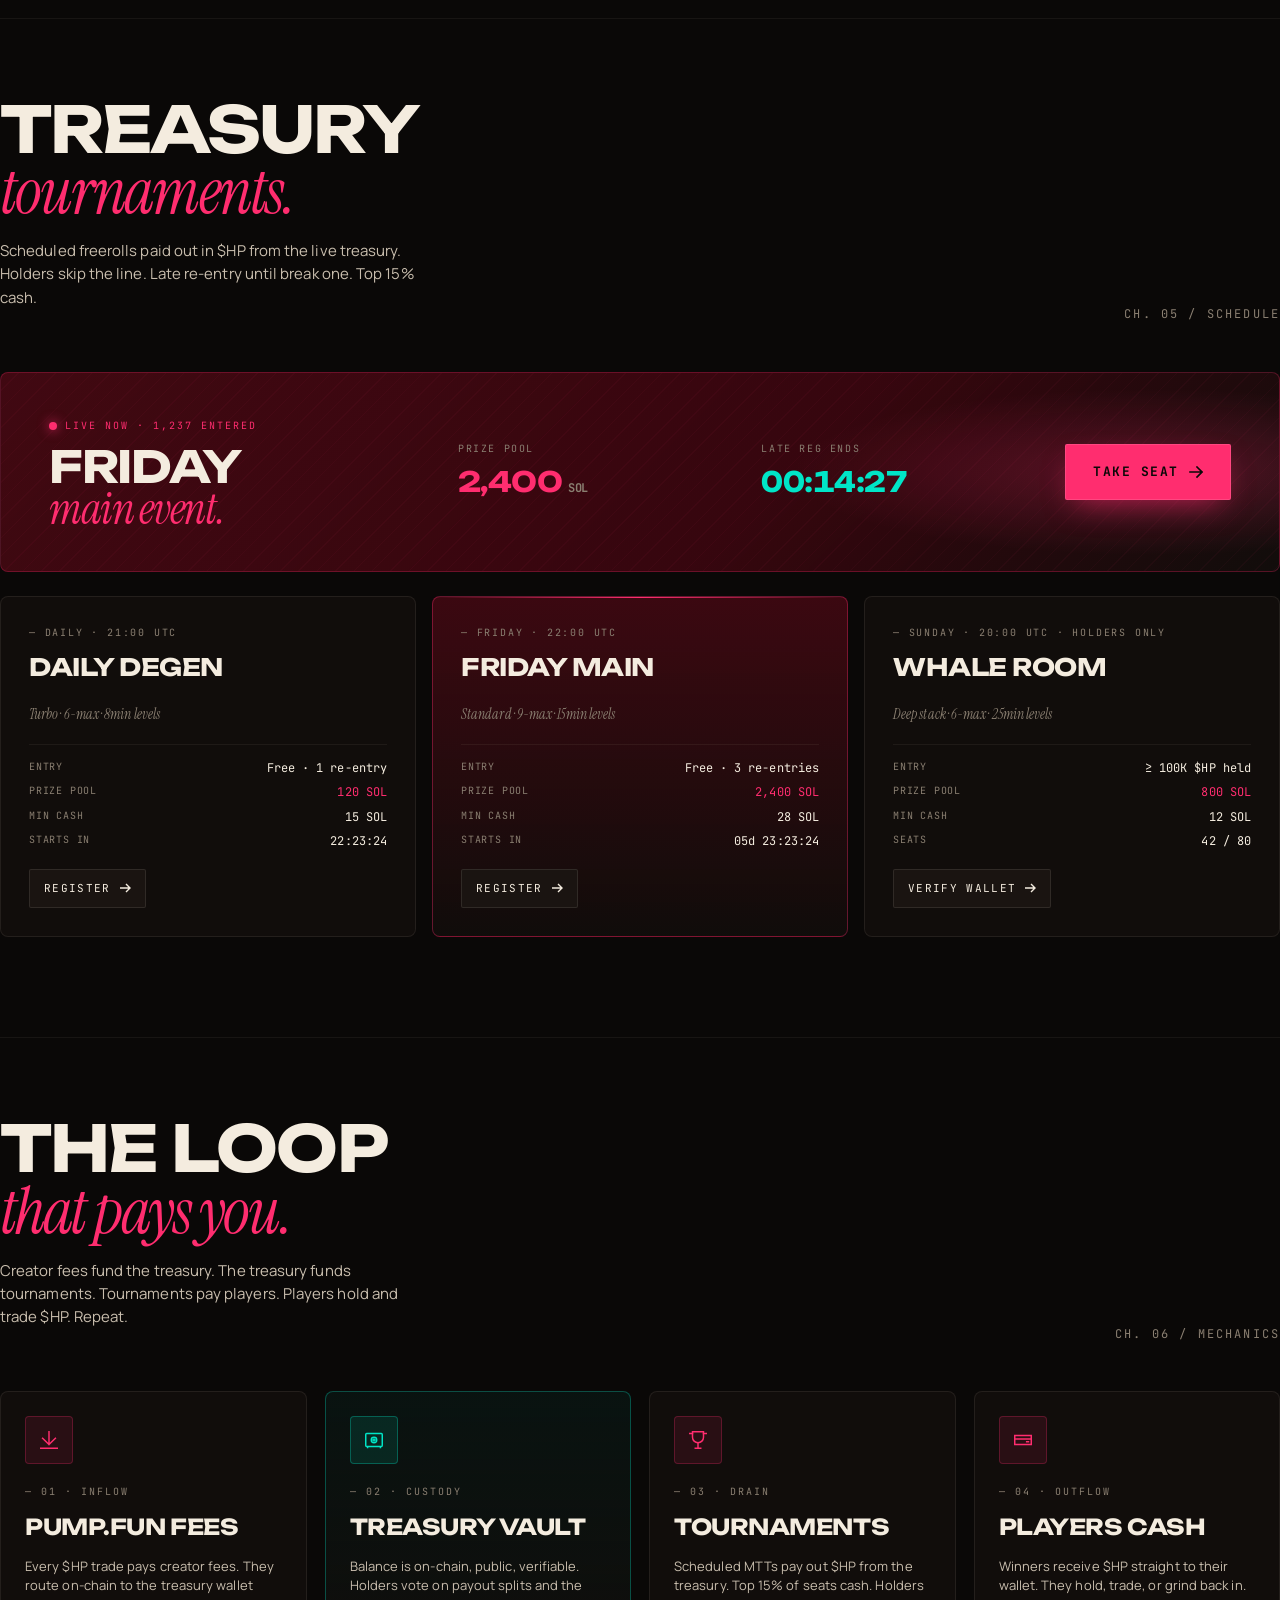
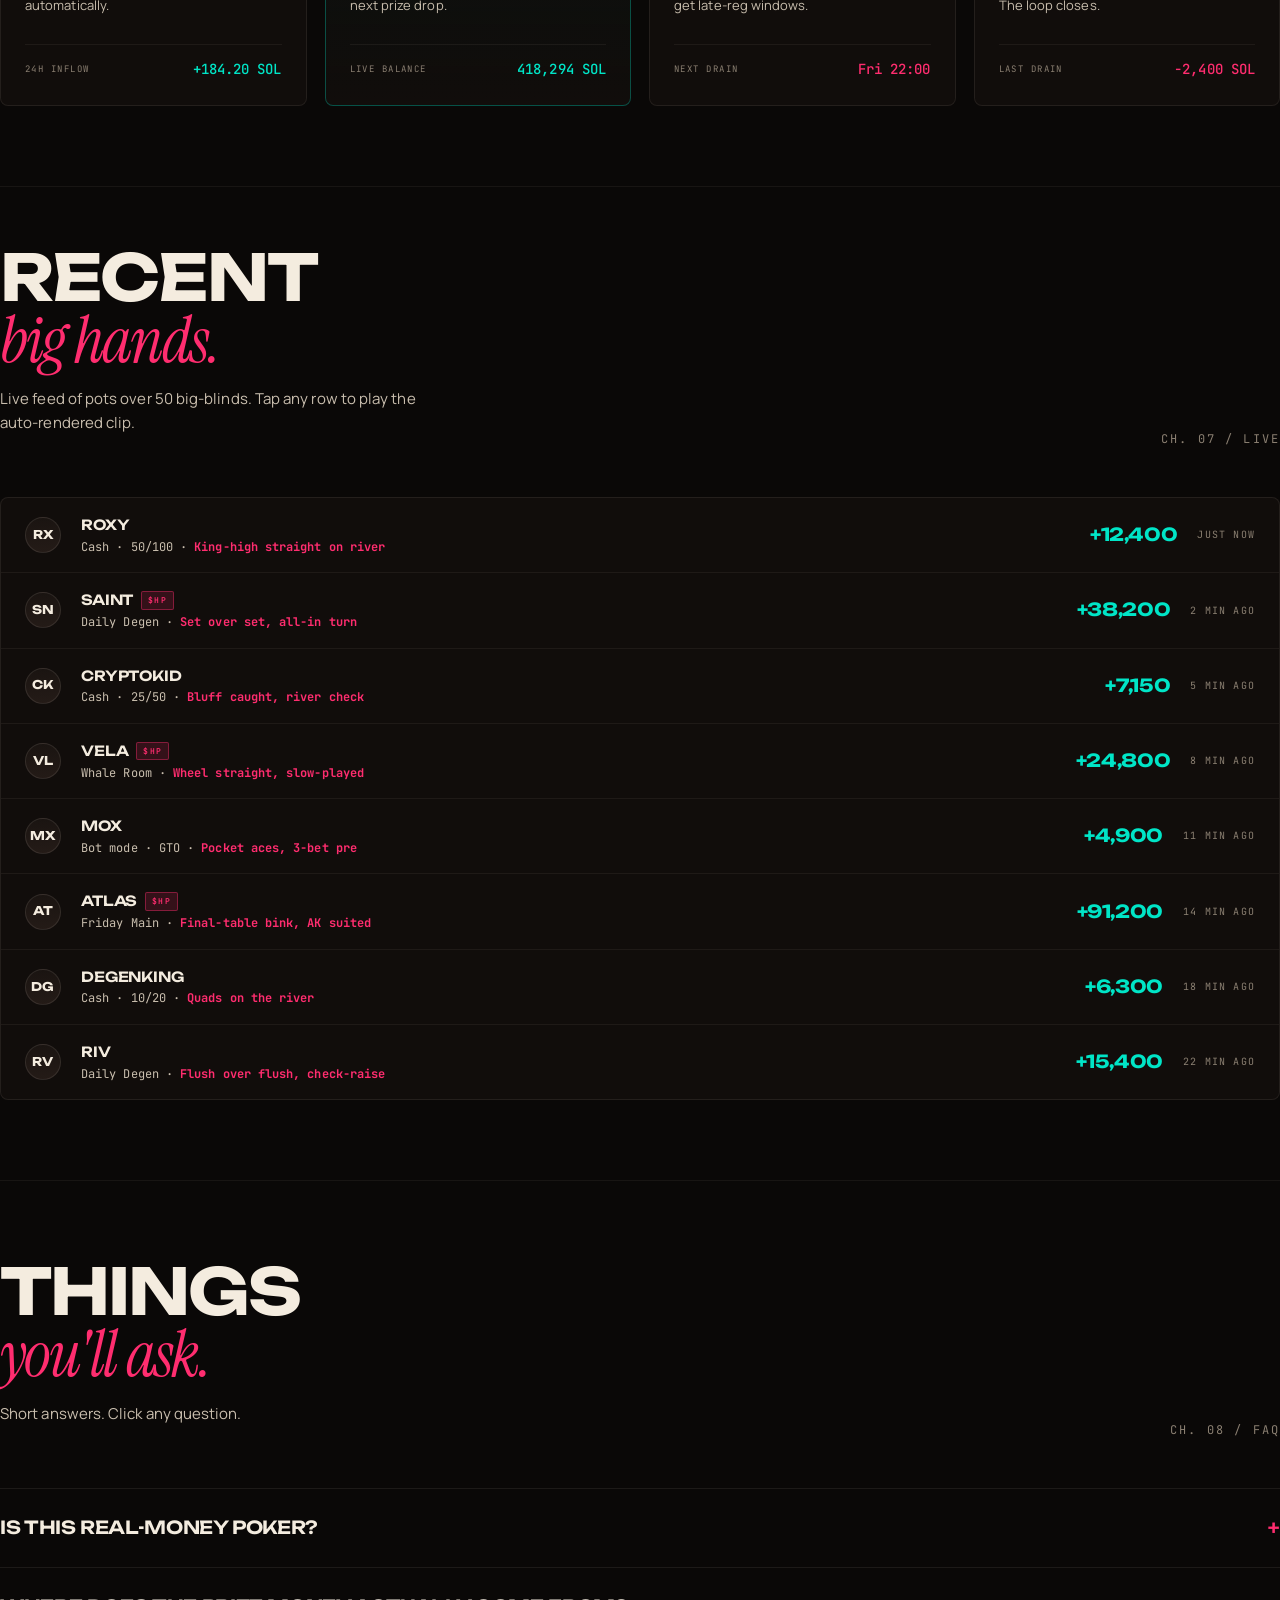
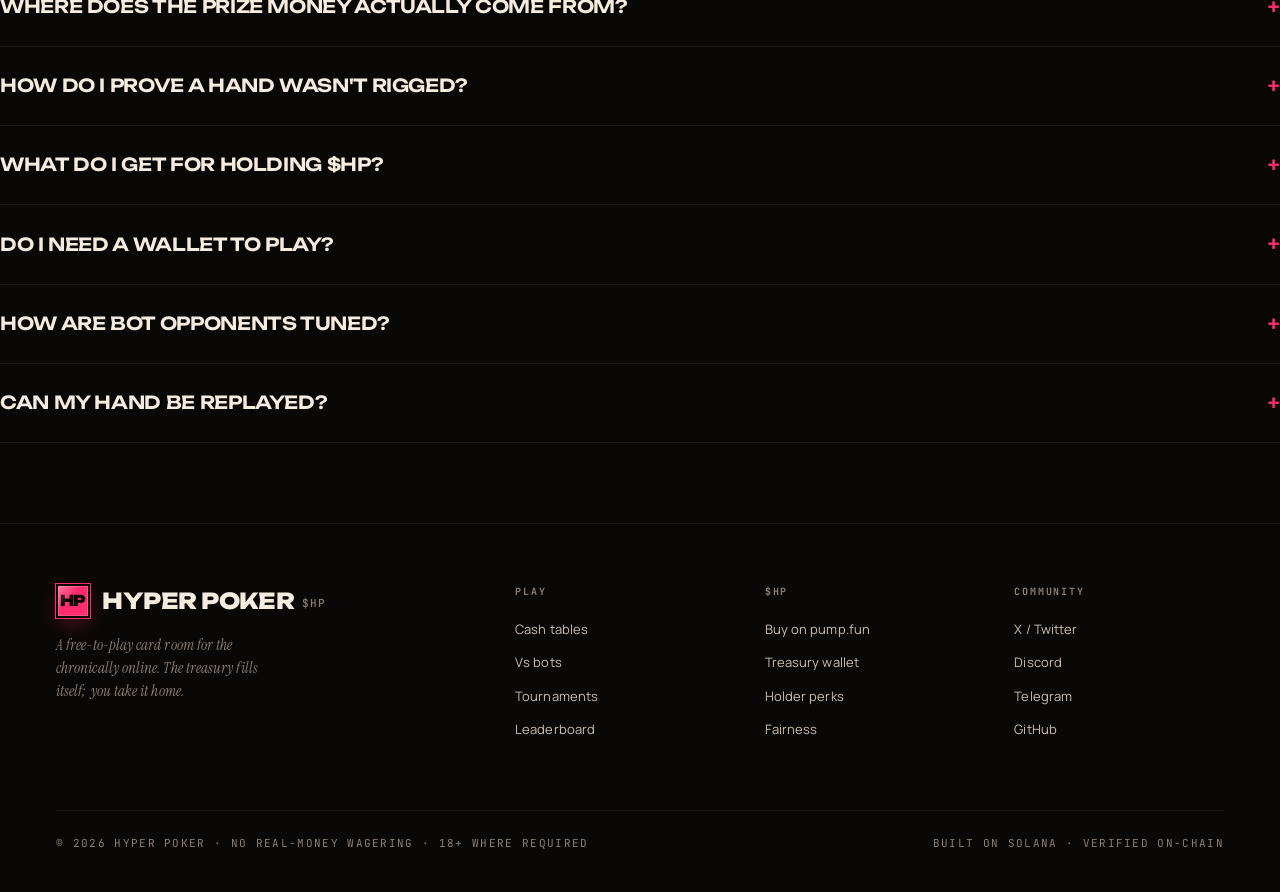
==== commit ba314b9c: "Heavyweight pass: face cards, wallet flow, settings, chat, 404, intro Cards (assets/cards.js) - HPCa" ====
--- a/index.html
+++ b/index.html
@@ -28,7 +28,7 @@
     </div>
     <div class="nav__cta">
       <button class="nav__hamburger" aria-label="Menu"><span></span></button>
-      <button class="btn btn--ghost">Connect&nbsp;Wallet</button>
+      <button class="btn btn--ghost" id="wallet-open">Connect&nbsp;Wallet</button>
       <a class="btn btn--primary" href="table.html">
         <span>Sit&nbsp;Down</span>
         <svg width="14" height="14" viewBox="0 0 14 14" fill="none"><path d="M1 7h12M8 2l5 5-5 5" stroke="currentColor" stroke-width="1.6" stroke-linecap="square"/></svg>
@@ -755,6 +755,126 @@
   </div>
 </div>
 
+<!-- ==================== CONNECT WALLET MODAL ==================== -->
+<div class="modal" id="wallet-modal" role="dialog" aria-modal="true" aria-label="Connect Solana wallet">
+  <div class="modal__panel">
+    <button class="modal__close" id="wallet-close" aria-label="Close">×</button>
+    <h3 class="modal__title">Connect<br/><em>your wallet.</em></h3>
+    <p class="modal__sub">Solana · We never custody your $HP</p>
+
+    <div class="wallet-list">
+      <button class="wallet-row" data-wallet="phantom">
+        <div class="wallet-row__logo" style="background: linear-gradient(135deg, #5340ff 0%, #ab9ff2 100%);">P</div>
+        <div class="wallet-row__main">
+          <div class="wallet-row__name">Phantom</div>
+          <div class="wallet-row__sub">Most popular · browser + mobile</div>
+        </div>
+        <svg class="wallet-row__arrow" width="16" height="16" viewBox="0 0 16 16" fill="none"><path d="M5 3l5 5-5 5" stroke="currentColor" stroke-width="1.6" stroke-linecap="square"/></svg>
+      </button>
+      <button class="wallet-row" data-wallet="solflare">
+        <div class="wallet-row__logo" style="background: linear-gradient(135deg, #fc7227 0%, #ffb200 100%);">S</div>
+        <div class="wallet-row__main">
+          <div class="wallet-row__name">Solflare</div>
+          <div class="wallet-row__sub">Native Solana · stake support</div>
+        </div>
+        <svg class="wallet-row__arrow" width="16" height="16" viewBox="0 0 16 16" fill="none"><path d="M5 3l5 5-5 5" stroke="currentColor" stroke-width="1.6" stroke-linecap="square"/></svg>
+      </button>
+      <button class="wallet-row" data-wallet="backpack">
+        <div class="wallet-row__logo" style="background: linear-gradient(135deg, #e33e3e 0%, #6e0a1b 100%);">B</div>
+        <div class="wallet-row__main">
+          <div class="wallet-row__name">Backpack</div>
+          <div class="wallet-row__sub">xNFT · multichain</div>
+        </div>
+        <svg class="wallet-row__arrow" width="16" height="16" viewBox="0 0 16 16" fill="none"><path d="M5 3l5 5-5 5" stroke="currentColor" stroke-width="1.6" stroke-linecap="square"/></svg>
+      </button>
+      <button class="wallet-row" data-wallet="walletconnect">
+        <div class="wallet-row__logo" style="background: linear-gradient(135deg, #3b99fc 0%, #1a4aaa 100%);">W</div>
+        <div class="wallet-row__main">
+          <div class="wallet-row__name">Wallet Connect</div>
+          <div class="wallet-row__sub">Scan a QR code from any wallet</div>
+        </div>
+        <svg class="wallet-row__arrow" width="16" height="16" viewBox="0 0 16 16" fill="none"><path d="M5 3l5 5-5 5" stroke="currentColor" stroke-width="1.6" stroke-linecap="square"/></svg>
+      </button>
+    </div>
+
+    <p style="text-align:center; font-family: var(--font-mono); font-size: 11px; letter-spacing: 0.1em; color: var(--bone-3); margin: 0;">
+      No wallet? <a href="#" id="open-buy" style="color: var(--ember); text-decoration: underline;">Get $HP on pump.fun →</a>
+    </p>
+  </div>
+</div>
+
+<!-- ==================== BUY $HP MODAL ==================== -->
+<div class="modal" id="buy-modal" role="dialog" aria-modal="true" aria-label="Get $HP">
+  <div class="modal__panel">
+    <button class="modal__close" id="buy-close" aria-label="Close">×</button>
+    <h3 class="modal__title">Get<br/><em>$HP.</em></h3>
+    <p class="modal__sub">Live on pump.fun · Solana mainnet</p>
+
+    <div style="background: var(--ink); border: 1px solid rgba(244,236,223,0.08); border-radius: var(--r-md); padding: 20px; margin-bottom: 24px;">
+      <div style="display: flex; justify-content: space-between; align-items: center; margin-bottom: 14px;">
+        <span style="font-family: var(--font-mono); font-size: 10px; letter-spacing: 0.16em; text-transform: uppercase; color: var(--bone-3);">Token</span>
+        <span style="font-family: var(--font-mono); font-size: 10px; letter-spacing: 0.16em; text-transform: uppercase; color: var(--neon);">●&nbsp;Active</span>
+      </div>
+      <div style="font-family: var(--font-display); font-weight: 800; font-size: 32px; letter-spacing: -0.03em;">HYPER POKER</div>
+      <div style="font-family: var(--font-mono); color: var(--ember); margin-top: 4px;">$HP · TBD…address</div>
+      <div style="display: grid; grid-template-columns: 1fr 1fr; gap: 14px; margin-top: 18px; padding-top: 18px; border-top: 1px solid rgba(244,236,223,0.06);">
+        <div>
+          <div style="font-family: var(--font-mono); font-size: 9px; letter-spacing: 0.16em; color: var(--bone-3); text-transform: uppercase; margin-bottom: 4px;">24h vol</div>
+          <div style="font-family: var(--font-display); font-weight: 700; font-size: 18px; letter-spacing: -0.02em;">412 SOL</div>
+        </div>
+        <div>
+          <div style="font-family: var(--font-mono); font-size: 9px; letter-spacing: 0.16em; color: var(--bone-3); text-transform: uppercase; margin-bottom: 4px;">Holders</div>
+          <div style="font-family: var(--font-display); font-weight: 700; font-size: 18px; letter-spacing: -0.02em;">3,402</div>
+        </div>
+      </div>
+    </div>
+
+    <div class="modal__actions">
+      <button class="btn btn--ghost" id="buy-cancel">Cancel</button>
+      <a href="https://pump.fun" target="_blank" rel="noopener" class="btn btn--primary">
+        <span>Open pump.fun</span>
+        <svg width="14" height="14" viewBox="0 0 14 14" fill="none"><path d="M3 11L11 3M5 3h6v6" stroke="currentColor" stroke-width="1.6" stroke-linecap="square"/></svg>
+      </a>
+    </div>
+  </div>
+</div>
+
+<!-- ==================== MOBILE DRAWER ==================== -->
+<div class="drawer" id="drawer" aria-label="Mobile menu">
+  <div class="drawer__scrim" id="drawer-scrim"></div>
+  <aside class="drawer__panel">
+    <button class="drawer__close" id="drawer-close" aria-label="Close menu">×</button>
+    <div class="drawer__brand">
+      <span class="brand-mark">HP</span>
+      <span class="brand-name">Hyper&nbsp;Poker<span class="ticker">$HP</span></span>
+    </div>
+    <nav class="drawer__nav">
+      <a href="#modes">Play</a>
+      <a href="#leaderboard">Leaderboard</a>
+      <a href="#tournaments">Tournaments</a>
+      <a href="#loop">The Loop</a>
+      <a href="#fair">Fairness</a>
+      <a href="#faq">FAQ</a>
+    </nav>
+    <div class="drawer__cta">
+      <button class="btn btn--ghost" id="drawer-wallet">Connect Wallet</button>
+      <a class="btn btn--primary" href="table.html">
+        <span>Sit Down</span>
+        <svg width="14" height="14" viewBox="0 0 14 14" fill="none"><path d="M1 7h12M8 2l5 5-5 5" stroke="currentColor" stroke-width="1.6" stroke-linecap="square"/></svg>
+      </a>
+    </div>
+  </aside>
+</div>
+
+<!-- ==================== INTRO SPLASH (first visit) ==================== -->
+<div class="intro" id="intro">
+  <div class="intro__inner">
+    <div class="intro__mark">HP</div>
+    <div class="intro__name">Hyper&nbsp;Poker<span class="ticker">$HP</span></div>
+    <div class="intro__line">— drain the house</div>
+  </div>
+</div>
+
 <!-- ==================== BOOT / TRANSITION OVERLAY ==================== -->
 <div class="boot-overlay" id="boot-overlay" aria-hidden="true">
   <div class="boot-overlay__inner">
@@ -763,6 +883,7 @@
   </div>
 </div>
 
+<script src="assets/cards.js"></script>
 <script src="assets/landing.js"></script>
 </body>
 </html>
--- a/assets/styles.css
+++ b/assets/styles.css
@@ -1182,6 +1182,15 @@
 .card.black { color: #131313; }
 .card .rank { font-size: 16px; line-height: 1; }
 .card .suit { font-size: 14px; line-height: 1; }
+/* 4-color deck — diamonds become blue, clubs become green */
+body.fourcolor .card.red:has(.suit) .suit,
+body.fourcolor .card.red .ace-pip,
+body.fourcolor .card.red .pip-cluster .pip,
+body.fourcolor .card.red .face-letter,
+body.fourcolor .card.red .corner-bl .suit,
+body.fourcolor .card.red .corner-bl .rank { /* default red stays for hearts */ }
+body.fourcolor .card[data-suit="d"] { color: #1d6cff; }
+body.fourcolor .card[data-suit="c"] { color: #1c8a3e; }
 @media (min-width: 700px){
   .card .rank { font-size: 22px; }
   .card .suit { font-size: 18px; }
@@ -1190,6 +1199,67 @@
   position: absolute; inset: 0; display: grid; place-items: center;
   font-size: 26px;
 }
+/* face-card centerpiece — stylized SVG ornament behind the rank glyph */
+.card .face-art {
+  position: absolute;
+  inset: 14% 12%;
+  display: grid; place-items: center;
+  pointer-events: none;
+}
+.card .face-art svg { width: 100%; height: 100%; }
+/* face-card big-letter glyph layered on top */
+.card .face-letter {
+  position: absolute;
+  inset: 0;
+  display: grid; place-items: center;
+  font-family: var(--font-display);
+  font-weight: 900;
+  font-size: 44px;
+  letter-spacing: -0.06em;
+  color: currentColor;
+  z-index: 2;
+  text-shadow: 0 0 8px rgba(255,255,255,0.4);
+}
+@media (min-width: 700px){
+  .card .face-letter { font-size: 56px; }
+}
+.hero-seat__cards .card .face-letter { font-size: 60px; }
+
+/* numbered-card pip cluster (2-10) — pips placed at absolute % */
+.card .pip-cluster {
+  position: absolute;
+  inset: 0;
+  pointer-events: none;
+}
+.card .pip-cluster .pip {
+  position: absolute;
+  transform: translate(-50%, -50%);
+  font-size: 14px;
+  line-height: 1;
+  color: currentColor;
+  font-family: var(--font-mono);
+}
+.card .pip-cluster .pip.flip { transform: translate(-50%, -50%) rotate(180deg); }
+@media (min-width: 700px){
+  .card .pip-cluster .pip { font-size: 18px; }
+}
+.hero-seat__cards .card .pip-cluster .pip { font-size: 22px; }
+
+/* ace centerpiece — oversized single pip */
+.card .ace-pip {
+  position: absolute;
+  inset: 0;
+  display: grid; place-items: center;
+  font-size: 42px;
+  color: currentColor;
+}
+@media (min-width: 700px){ .card .ace-pip { font-size: 56px; } }
+.hero-seat__cards .card .ace-pip { font-size: 68px; }
+
+/* hide the legacy single .center span when a face-art / pip-cluster / ace-pip is present */
+.card:has(.face-art) > .center,
+.card:has(.pip-cluster) > .center,
+.card:has(.ace-pip) > .center { display: none; }
 @media (min-width: 700px){ .card .center { font-size: 36px; } }
 .card .corner-bl {
   position: absolute; bottom: 4px; right: 6px; transform: rotate(180deg);
@@ -1437,23 +1507,49 @@
 }
 .hero-seat__stack .unit { color: var(--bone-3); margin-left: 4px; font-size: 10px; }
 
-/* action bar (bottom controls) */
+/* action bar (bottom controls) — robust two-row at narrow widths */
 .action-bar {
-  padding: 24px;
+  padding: 18px 24px;
   background: linear-gradient(180deg, transparent 0%, rgba(10,8,7,0.95) 30%);
   display: grid;
+  gap: 12px;
+  border-top: 1px solid rgba(244,236,223,0.06);
   grid-template-columns: 1fr;
-  gap: 14px;
-  border-top: 1px solid rgba(244,236,223,0.06);
-}
-@media (min-width: 800px){
-  .action-bar { grid-template-columns: 1fr auto auto; align-items:center; }
-}
+  grid-template-areas:
+    "slider"
+    "presets"
+    "actions";
+}
+@media (min-width: 1180px){
+  /* roomy: everything on one row */
+  .action-bar {
+    grid-template-columns: minmax(260px, 1fr) auto auto;
+    grid-template-areas: "slider presets actions";
+    align-items: center;
+  }
+}
+@media (min-width: 720px) and (max-width: 1179px){
+  /* tight desktop: slider+presets share row 1, actions get full row 2 */
+  .action-bar {
+    grid-template-columns: minmax(220px, 1fr) auto;
+    grid-template-areas:
+      "slider presets"
+      "actions actions";
+    align-items: center;
+  }
+}
+.bet-slider     { grid-area: slider; min-width: 0; }
+.bet-presets    { grid-area: presets; }
+.action-buttons { grid-area: actions; min-width: 0; }
+
+.action-buttons .btn { flex: 1 1 0; min-width: 0; padding: 14px 12px; }
+.action-buttons .btn--raise { flex: 1.4 1 0; }
+
 @media (max-width: 720px){
-  .action-bar { padding: 14px; gap: 10px; }
+  .action-bar { padding: 12px 14px; gap: 10px; }
   .bet-presets { flex-wrap: wrap; }
   .bet-presets button { flex: 1; min-width: 56px; padding: 8px 6px; font-size: 10px; }
-  .action-buttons .btn { padding: 14px 12px; font-size: 11px; }
+  .action-buttons .btn { padding: 14px 8px; font-size: 11px; }
 }
 
 .bet-slider {
@@ -1466,8 +1562,10 @@
 }
 .bet-slider__amount {
   font-family: var(--font-display); font-weight: 700;
-  font-size: 22px; letter-spacing: -0.02em;
-  color: var(--ember); min-width: 80px;
+  font-size: 20px; letter-spacing: -0.02em;
+  color: var(--ember);
+  white-space: nowrap;
+  flex-shrink: 0;
 }
 .bet-slider__amount .unit {
   font-family: var(--font-mono); font-size: 11px;
@@ -2416,6 +2514,388 @@
   display: flex; gap: 12px; justify-content: flex-end;
 }
 
+/* ---------- wallet modal ---------- */
+.wallet-list { display: grid; gap: 10px; margin-bottom: 24px; }
+.wallet-row {
+  display: flex; align-items: center; gap: 16px;
+  padding: 16px 18px;
+  background: var(--ink);
+  border: 1px solid rgba(244,236,223,0.08);
+  border-radius: var(--r-md);
+  text-align: left;
+  transition: border-color .2s, transform .15s var(--ease-snap);
+  cursor: pointer;
+  width: 100%;
+}
+.wallet-row:hover { border-color: var(--ember); transform: translateX(2px); }
+.wallet-row__logo {
+  width: 40px; height: 40px;
+  border-radius: 8px;
+  display: grid; place-items: center;
+  flex-shrink: 0;
+  font-family: var(--font-display);
+  font-weight: 900;
+  color: #fff;
+  font-size: 18px;
+}
+.wallet-row__main { flex: 1; }
+.wallet-row__name {
+  font-family: var(--font-display);
+  font-weight: 700;
+  font-size: 16px;
+  letter-spacing: -0.01em;
+  text-transform: uppercase;
+}
+.wallet-row__sub {
+  font-family: var(--font-mono);
+  font-size: 11px;
+  color: var(--bone-3);
+  letter-spacing: 0.06em;
+  text-transform: uppercase;
+  margin-top: 2px;
+}
+.wallet-row__arrow {
+  color: var(--bone-3);
+  transition: transform .25s var(--ease-out), color .2s;
+}
+.wallet-row:hover .wallet-row__arrow { color: var(--ember); transform: translateX(4px); }
+
+/* ---------- mobile drawer ---------- */
+.drawer {
+  position: fixed;
+  inset: 0;
+  z-index: 7500;
+  pointer-events: none;
+}
+.drawer__scrim {
+  position: absolute; inset: 0;
+  background: rgba(10,8,7,0.7);
+  backdrop-filter: blur(8px);
+  opacity: 0;
+  transition: opacity 0.3s var(--ease-out);
+}
+.drawer__panel {
+  position: absolute;
+  top: 0; right: 0; bottom: 0;
+  width: min(360px, 100%);
+  background: var(--ink-2);
+  border-left: 1px solid rgba(244,236,223,0.08);
+  display: flex; flex-direction: column;
+  padding: 24px;
+  transform: translateX(100%);
+  transition: transform 0.4s var(--ease-out);
+  overflow-y: auto;
+}
+.drawer.is-open { pointer-events: auto; }
+.drawer.is-open .drawer__scrim { opacity: 1; }
+.drawer.is-open .drawer__panel { transform: translateX(0); }
+.drawer__close {
+  align-self: flex-end;
+  width: 36px; height: 36px;
+  border-radius: 50%;
+  background: rgba(244,236,223,0.06);
+  display: grid; place-items: center;
+  color: var(--bone-2);
+  font-family: var(--font-mono);
+  font-size: 18px;
+  margin-bottom: 24px;
+}
+.drawer__brand {
+  display: flex; align-items: center; gap: 12px;
+  margin-bottom: 32px;
+  padding-bottom: 24px;
+  border-bottom: 1px solid rgba(244,236,223,0.08);
+}
+.drawer__nav {
+  display: flex; flex-direction: column; gap: 0;
+  margin-bottom: auto;
+}
+.drawer__nav a {
+  padding: 16px 0;
+  font-family: var(--font-display);
+  font-weight: 600;
+  font-size: 22px;
+  letter-spacing: -0.02em;
+  text-transform: uppercase;
+  color: var(--bone);
+  border-bottom: 1px solid rgba(244,236,223,0.06);
+  transition: color .2s, padding-left .25s var(--ease-out);
+}
+.drawer__nav a:hover { color: var(--ember); padding-left: 8px; }
+.drawer__cta {
+  display: grid; gap: 10px;
+  margin-top: 32px;
+}
+
+/* ====================================================
+   TABLE: settings panel
+   ==================================================== */
+.settings {
+  position: fixed;
+  top: 60px;
+  right: 24px;
+  width: 280px;
+  background: var(--ink-2);
+  border: 1px solid rgba(244,236,223,0.1);
+  border-radius: var(--r-md);
+  padding: 20px;
+  z-index: 8000;
+  display: none;
+  box-shadow: 0 30px 60px -10px rgba(0,0,0,0.7);
+}
+.settings.is-open { display: block; animation: settingsIn 0.3s var(--ease-out); }
+@keyframes settingsIn {
+  from { opacity: 0; transform: translateY(-8px); }
+  to   { opacity: 1; transform: none; }
+}
+.settings__title {
+  font-family: var(--font-mono);
+  font-size: 10px;
+  letter-spacing: 0.18em;
+  text-transform: uppercase;
+  color: var(--bone-3);
+  margin-bottom: 16px;
+  padding-bottom: 12px;
+  border-bottom: 1px solid rgba(244,236,223,0.06);
+}
+.settings__row {
+  display: flex; justify-content: space-between; align-items: center;
+  padding: 10px 0;
+  font-size: 13px;
+}
+.settings__row .lbl { color: var(--bone); }
+.settings__row .desc { display: block; color: var(--bone-3); font-size: 11px; margin-top: 2px; }
+
+.toggle {
+  position: relative;
+  width: 36px; height: 20px;
+  background: rgba(244,236,223,0.1);
+  border-radius: 999px;
+  cursor: pointer;
+  transition: background .2s;
+}
+.toggle::after {
+  content:''; position: absolute;
+  top: 2px; left: 2px;
+  width: 16px; height: 16px;
+  border-radius: 50%;
+  background: var(--bone-2);
+  transition: transform 0.25s var(--ease-snap), background .2s;
+}
+.toggle.on { background: var(--ember); }
+.toggle.on::after { transform: translateX(16px); background: var(--ink); }
+
+/* ====================================================
+   TABLE: chat tab content + opps tab content
+   ==================================================== */
+.chat-list {
+  display: flex; flex-direction: column;
+  gap: 10px;
+  font-family: var(--font-body);
+  font-size: 13px;
+}
+.chat-msg {
+  display: flex; align-items: flex-start; gap: 10px;
+  padding: 8px 0;
+}
+.chat-msg__avatar {
+  flex-shrink: 0;
+  width: 28px; height: 28px;
+  border-radius: 50%;
+  background: linear-gradient(180deg, var(--ink-3), var(--ink-4));
+  border: 1px solid rgba(244,236,223,0.12);
+  display: grid; place-items: center;
+  font-family: var(--font-display);
+  font-weight: 700;
+  font-size: 11px;
+  color: var(--bone);
+}
+.chat-msg__body { min-width: 0; }
+.chat-msg__name {
+  font-family: var(--font-mono);
+  font-size: 10px;
+  letter-spacing: 0.12em;
+  text-transform: uppercase;
+  color: var(--bone-3);
+  margin-bottom: 2px;
+}
+.chat-msg__name .me { color: var(--ember); }
+.chat-msg__text {
+  color: var(--bone);
+  line-height: 1.45;
+  word-break: break-word;
+}
+.chat-msg__text.emote { font-size: 24px; }
+
+.chat-input {
+  display: flex; gap: 8px;
+  padding: 12px;
+  border-top: 1px solid rgba(244,236,223,0.06);
+}
+.chat-input input {
+  flex: 1;
+  background: var(--ink-2);
+  border: 1px solid rgba(244,236,223,0.1);
+  border-radius: 4px;
+  padding: 8px 12px;
+  color: var(--bone);
+  font-family: var(--font-mono);
+  font-size: 12px;
+  outline: none;
+}
+.chat-input input:focus { border-color: var(--ember); }
+.chat-input button {
+  padding: 8px 14px;
+  background: var(--ember);
+  color: var(--ink);
+  font-family: var(--font-mono);
+  font-size: 11px;
+  letter-spacing: 0.12em;
+  text-transform: uppercase;
+  font-weight: 700;
+  border-radius: 2px;
+}
+
+.opps-list { display: flex; flex-direction: column; gap: 10px; }
+.opp-row {
+  display: grid;
+  grid-template-columns: 36px 1fr auto;
+  gap: 12px;
+  padding: 10px;
+  background: var(--ink);
+  border: 1px solid rgba(244,236,223,0.06);
+  border-radius: var(--r-sm);
+  align-items: center;
+}
+.opp-row__avatar {
+  width: 36px; height: 36px;
+  border-radius: 50%;
+  background: linear-gradient(180deg, var(--ink-3), var(--ink-4));
+  border: 1px solid rgba(244,236,223,0.12);
+  display: grid; place-items: center;
+  font-family: var(--font-display);
+  font-weight: 700;
+  font-size: 12px;
+}
+.opp-row__main {
+  font-family: var(--font-mono);
+  font-size: 12px;
+  min-width: 0;
+}
+.opp-row__name {
+  color: var(--bone);
+  font-family: var(--font-display);
+  font-weight: 600;
+  font-size: 13px;
+  letter-spacing: -0.01em;
+  text-transform: uppercase;
+}
+.opp-row__stat {
+  font-size: 10px;
+  color: var(--bone-3);
+  letter-spacing: 0.08em;
+  text-transform: uppercase;
+  margin-top: 2px;
+}
+.opp-row__tag {
+  font-family: var(--font-mono);
+  font-size: 9px;
+  letter-spacing: 0.16em;
+  text-transform: uppercase;
+  padding: 2px 6px;
+  border-radius: 2px;
+  border: 1px solid;
+}
+.opp-row__tag.tight  { color: var(--neon); border-color: rgba(0,229,199,0.3); background: rgba(0,229,199,0.05); }
+.opp-row__tag.loose  { color: var(--ember); border-color: rgba(255,45,111,0.3); background: rgba(255,45,111,0.05); }
+.opp-row__tag.gto    { color: var(--gold); border-color: rgba(230,180,80,0.3); background: rgba(230,180,80,0.05); }
+.opp-row__tag.fish   { color: var(--bone-3); border-color: rgba(244,236,223,0.15); }
+
+/* ====================================================
+   AI TELL — chip bobbing + time bank pressure ring
+   ==================================================== */
+@keyframes chipBob {
+  0%, 100% { transform: translateY(0); }
+  50%      { transform: translateY(-3px); }
+}
+.seat--active .seat__stack { animation: chipBob 1s ease-in-out infinite; }
+
+@keyframes timePressure {
+  0%, 100% { box-shadow: 0 0 0 4px rgba(255,45,111,0.2), 0 0 24px rgba(255,45,111,0.4); }
+  50%      { box-shadow: 0 0 0 6px rgba(255,45,111,0.5), 0 0 36px rgba(255,45,111,0.9); }
+}
+.seat--active.is-pressure .seat__avatar {
+  border-color: var(--ember);
+  animation: timePressure 0.6s ease-in-out infinite;
+}
+.seat--active.is-pressure .seat__action-tag {
+  background: var(--ember);
+  animation: chipBob 0.4s ease-in-out infinite;
+}
+
+/* ====================================================
+   INTRO SPLASH (first visit)
+   ==================================================== */
+.intro {
+  position: fixed;
+  inset: 0;
+  z-index: 9500;
+  background: var(--ink);
+  display: grid;
+  place-items: center;
+  pointer-events: auto;
+}
+.intro.hide {
+  pointer-events: none;
+  animation: introOut 0.6s var(--ease-out) forwards;
+}
+@keyframes introOut {
+  to { opacity: 0; transform: scale(1.04); }
+}
+.intro__inner {
+  display: flex; flex-direction: column; align-items: center;
+  gap: 18px;
+}
+.intro__mark {
+  width: 88px; height: 88px;
+  background: var(--ember);
+  display: grid; place-items: center;
+  font-family: var(--font-display);
+  font-weight: 900;
+  font-size: 36px;
+  color: var(--ink);
+  border: 4px solid var(--ink);
+  outline: 2px solid var(--ember);
+  letter-spacing: -0.04em;
+  box-shadow: 0 0 80px rgba(255,45,111,0.7);
+  animation: introMark 1.4s var(--ease-out) forwards;
+}
+@keyframes introMark {
+  0%   { opacity: 0; transform: scale(0.5) rotate(-30deg); }
+  60%  { opacity: 1; transform: scale(1.1) rotate(8deg); }
+  100% { opacity: 1; transform: scale(1) rotate(0); }
+}
+.intro__name {
+  font-family: var(--font-display);
+  font-weight: 800;
+  font-size: 28px;
+  letter-spacing: -0.04em;
+  text-transform: uppercase;
+  color: var(--bone);
+  opacity: 0;
+  animation: introFade 0.6s var(--ease-out) 0.7s forwards;
+}
+.intro__name .ticker { color: var(--bone-3); font-family: var(--font-mono); font-weight: 500; font-size: 14px; margin-left: 8px; vertical-align: 4px; }
+.intro__line {
+  font-family: var(--font-editorial);
+  font-style: italic;
+  color: var(--ember);
+  font-size: 18px;
+  opacity: 0;
+  animation: introFade 0.6s var(--ease-out) 0.95s forwards;
+}
+@keyframes introFade { to { opacity: 1; } }
+
 /* ---------- responsive tweaks for the hero card stack ---------- */
 @media (max-width: 1099px){
   .hero-card-stack { display: none; }
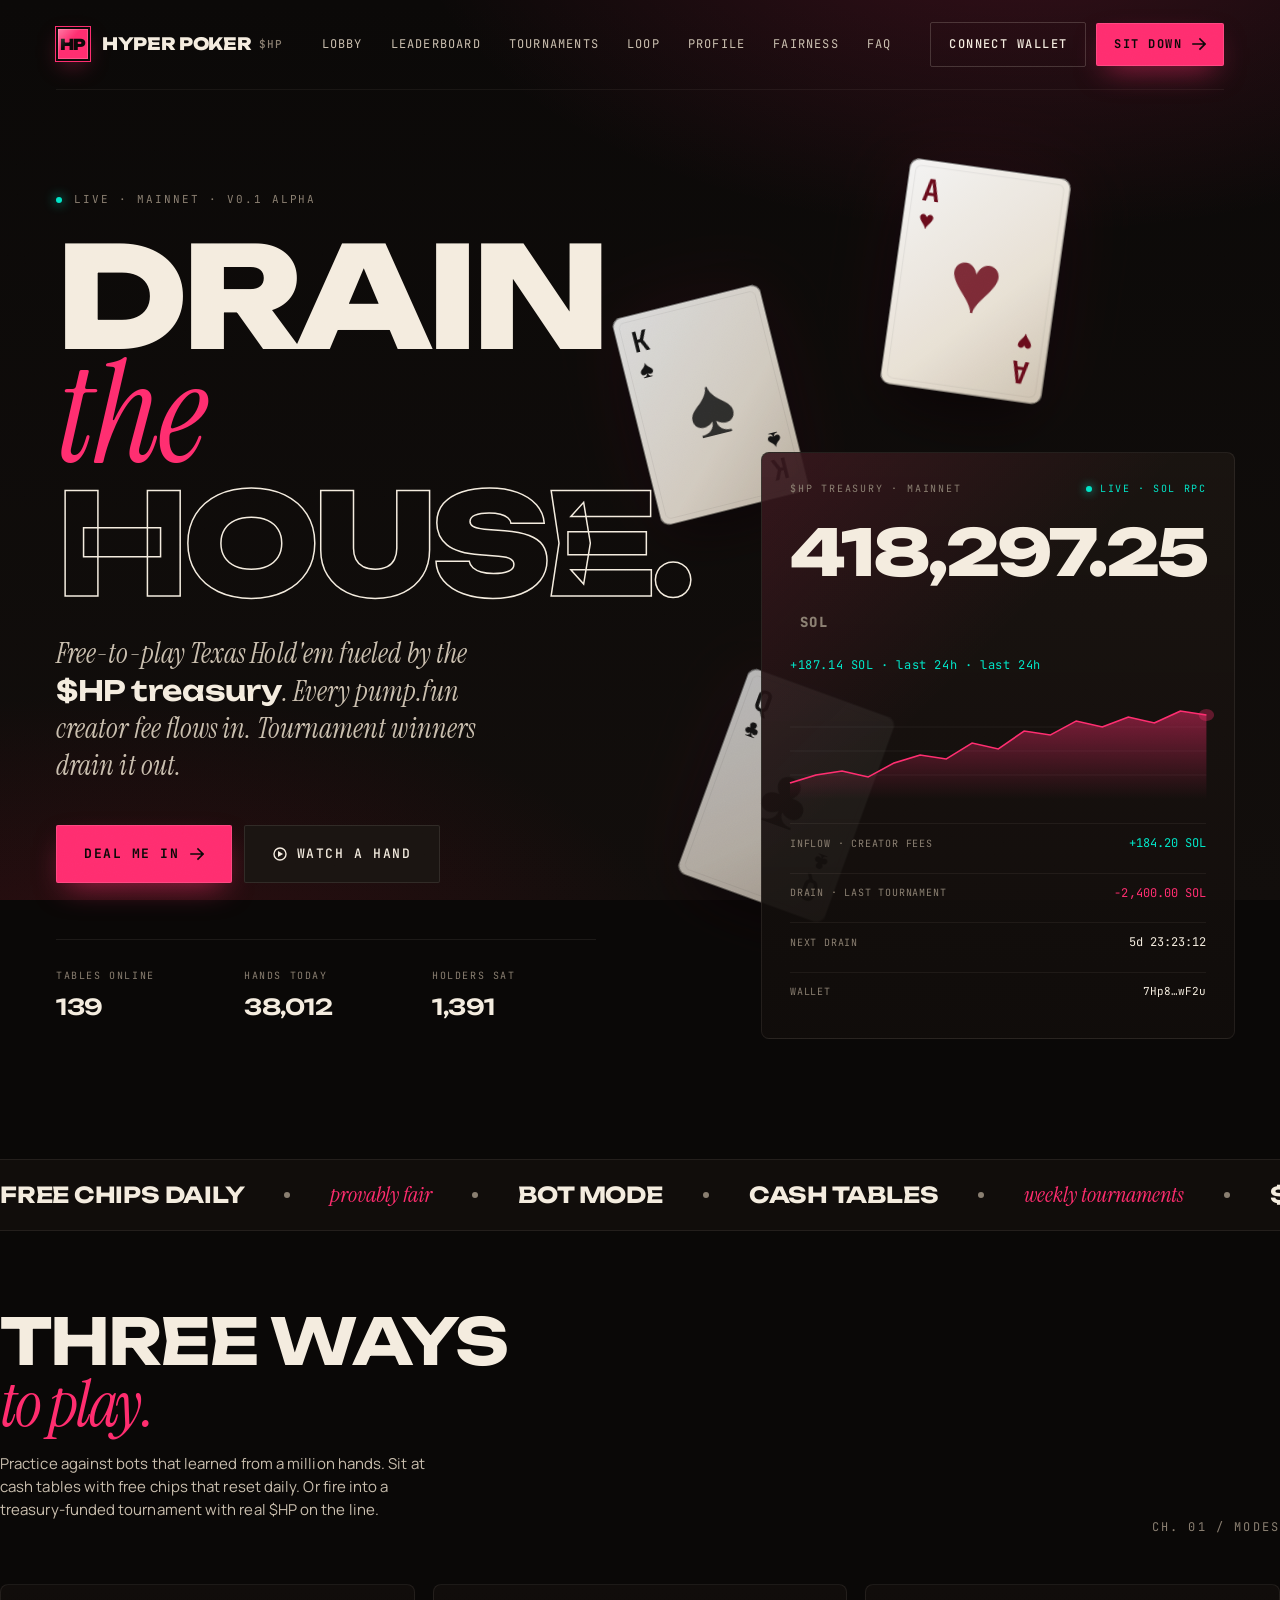
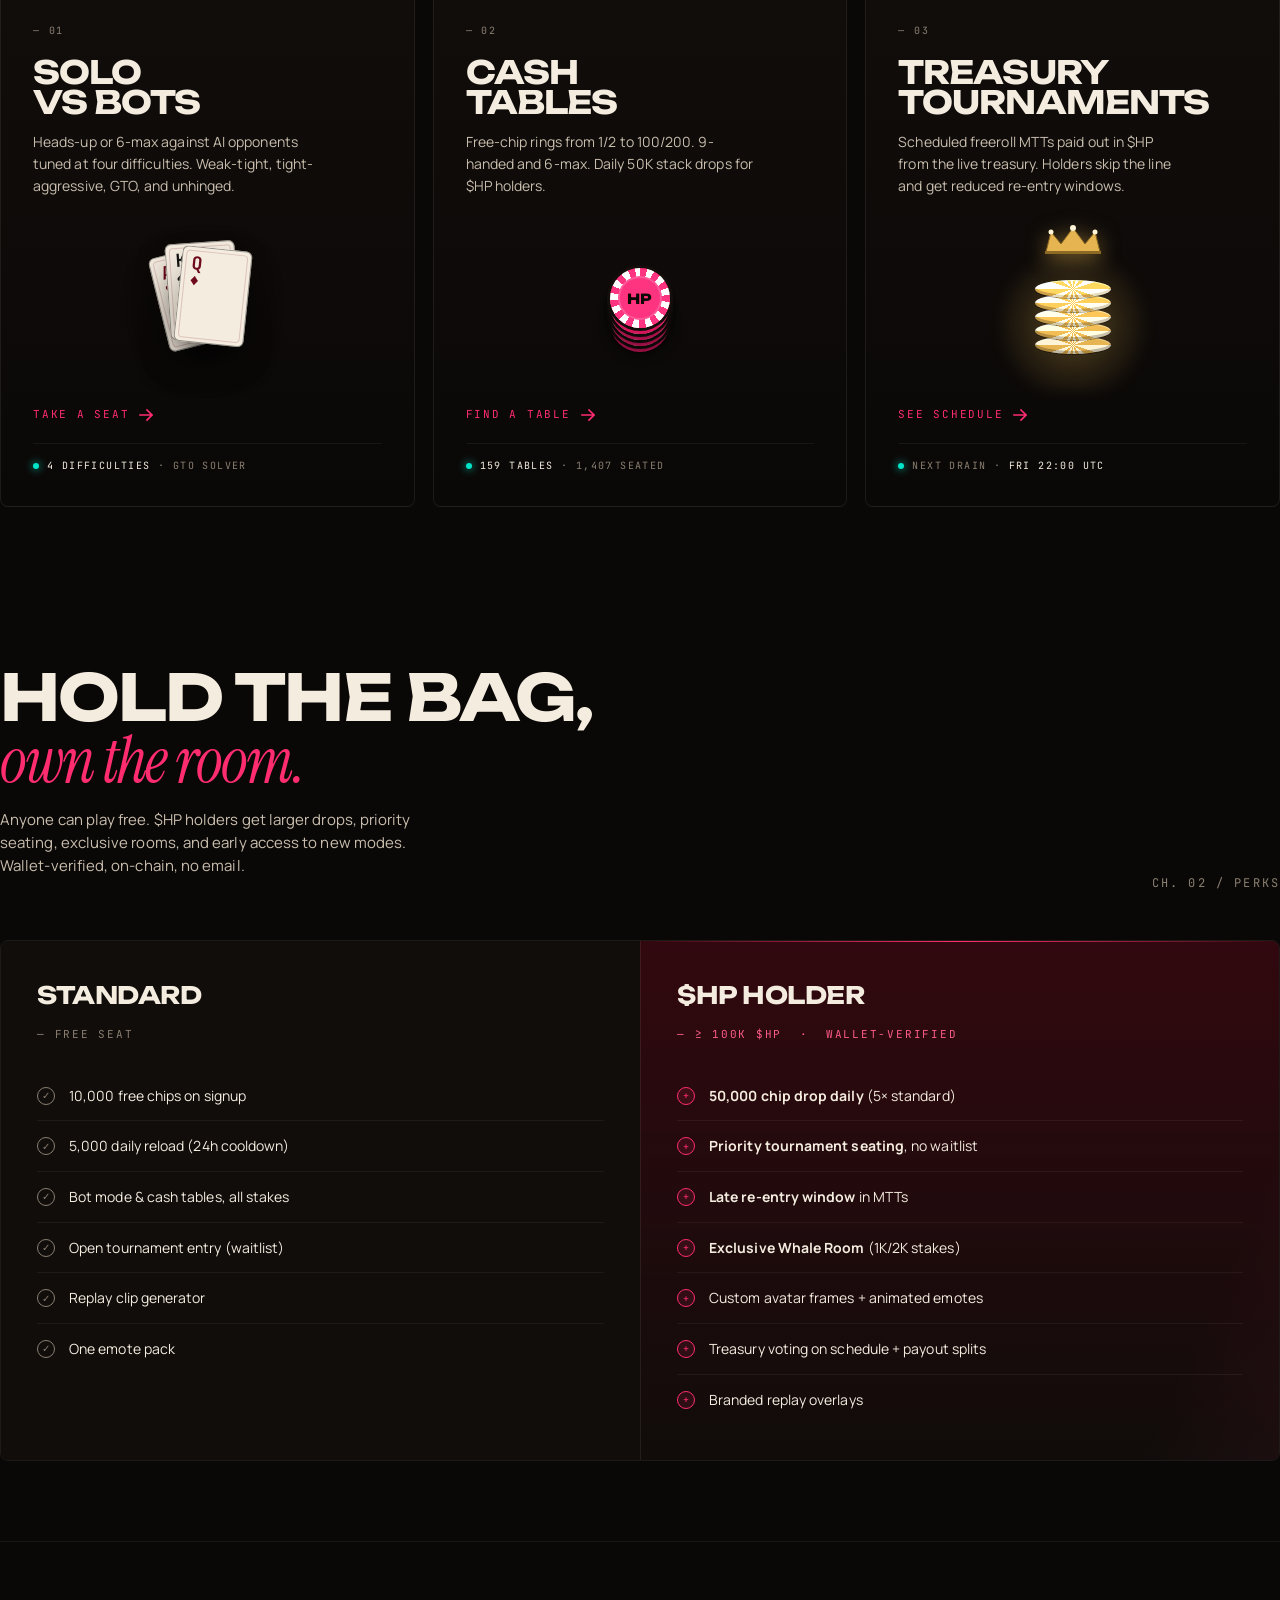
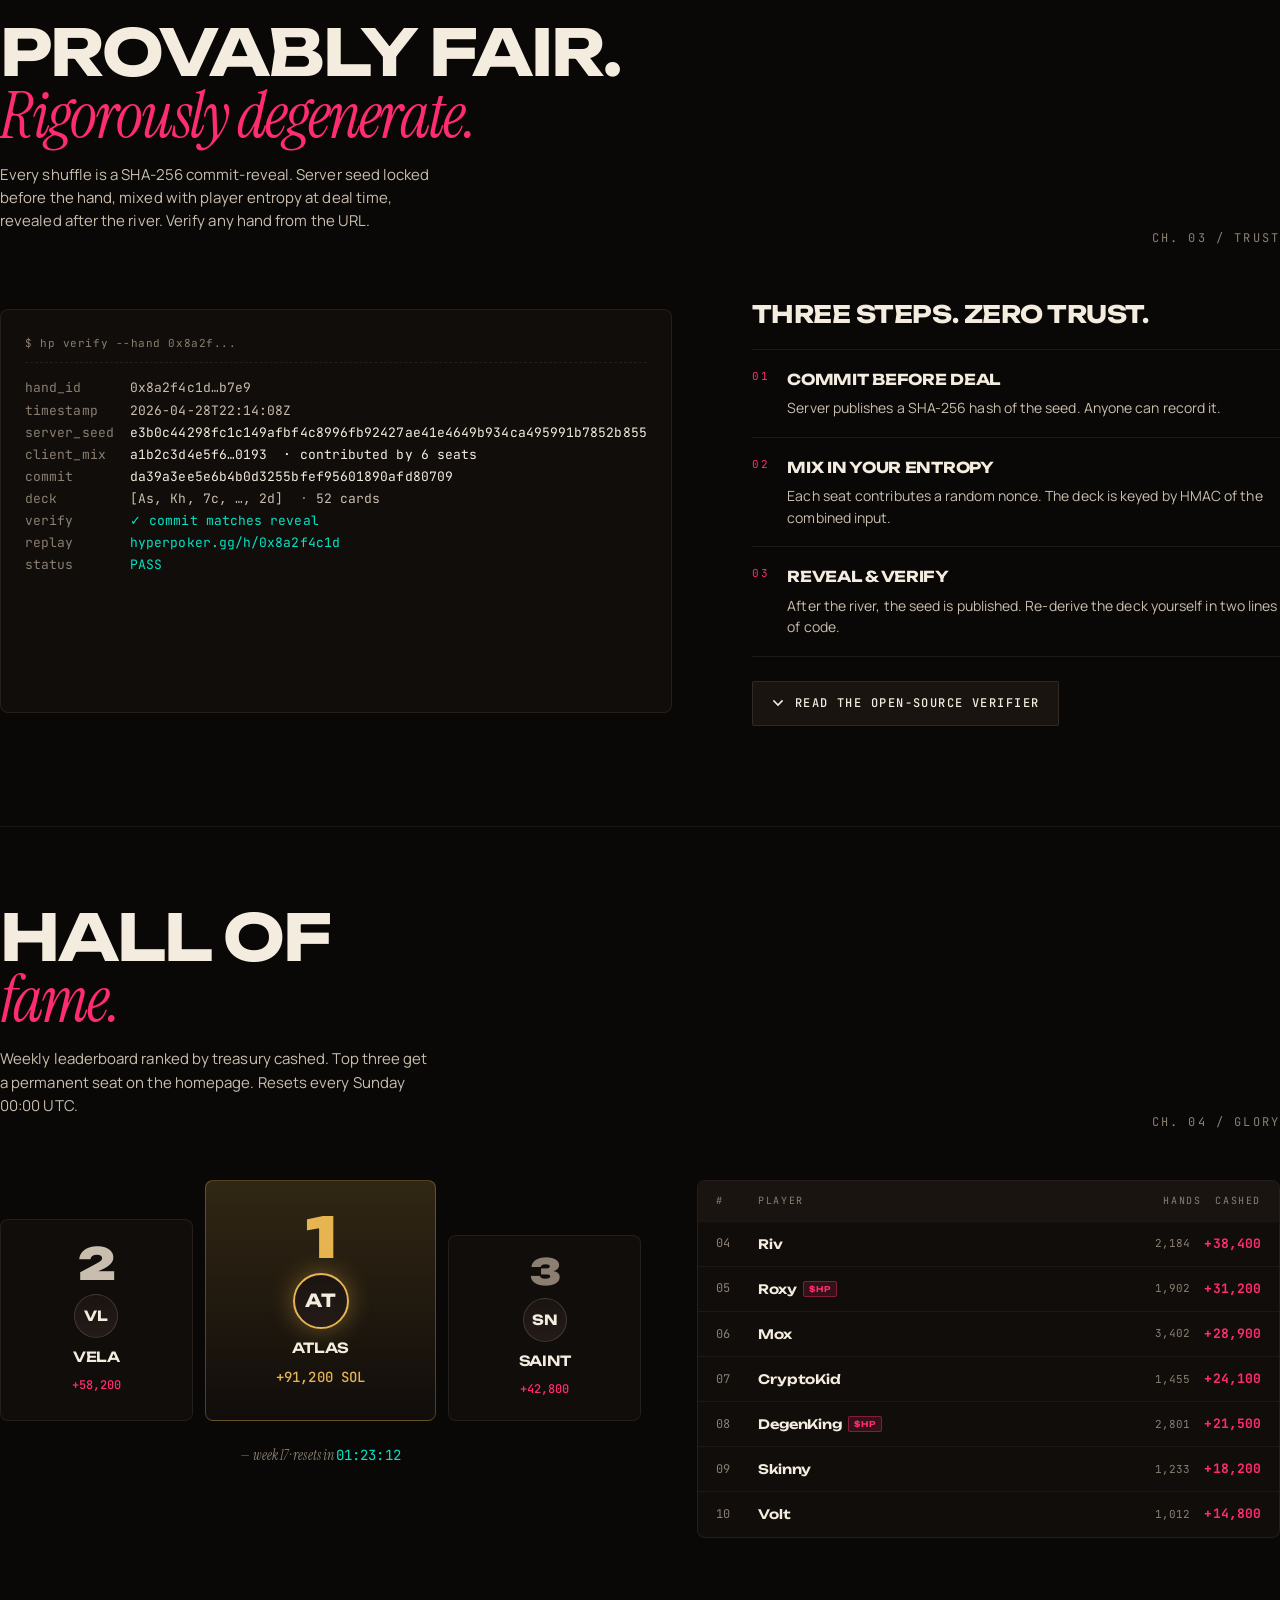
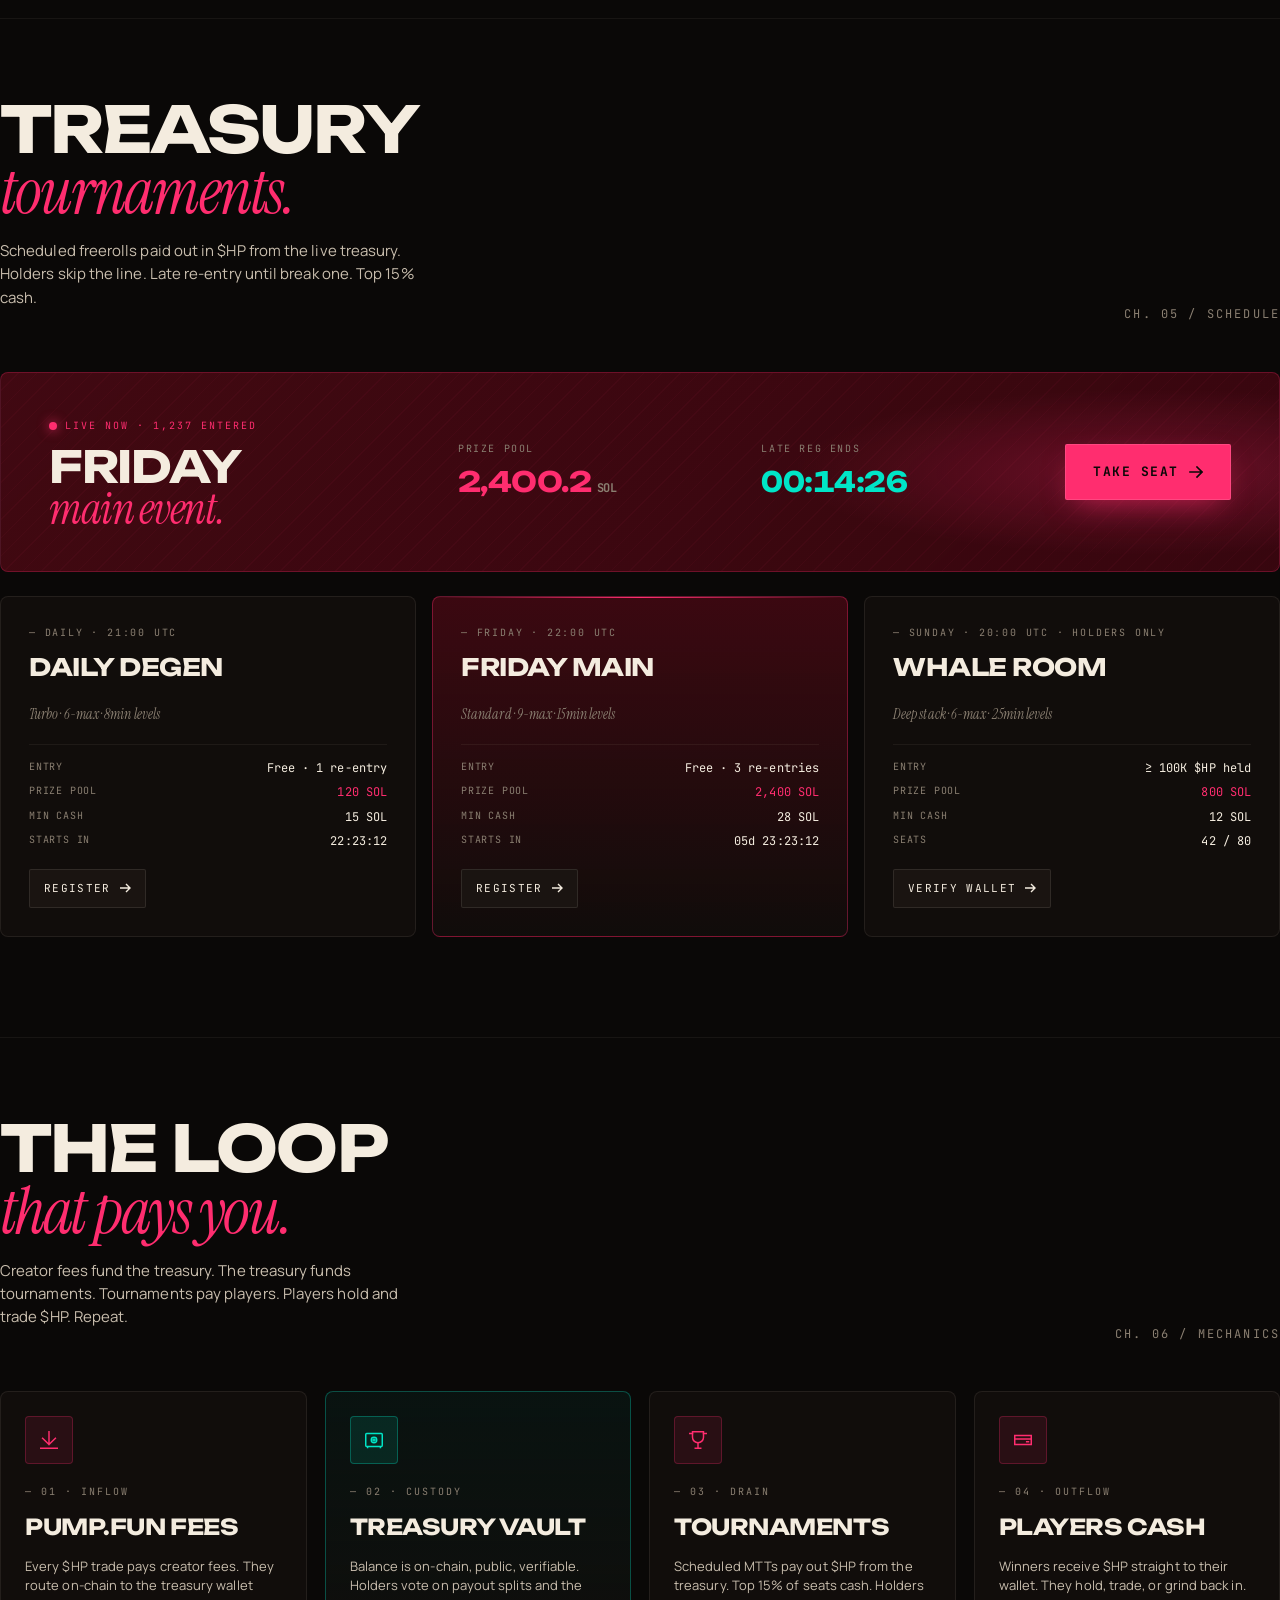
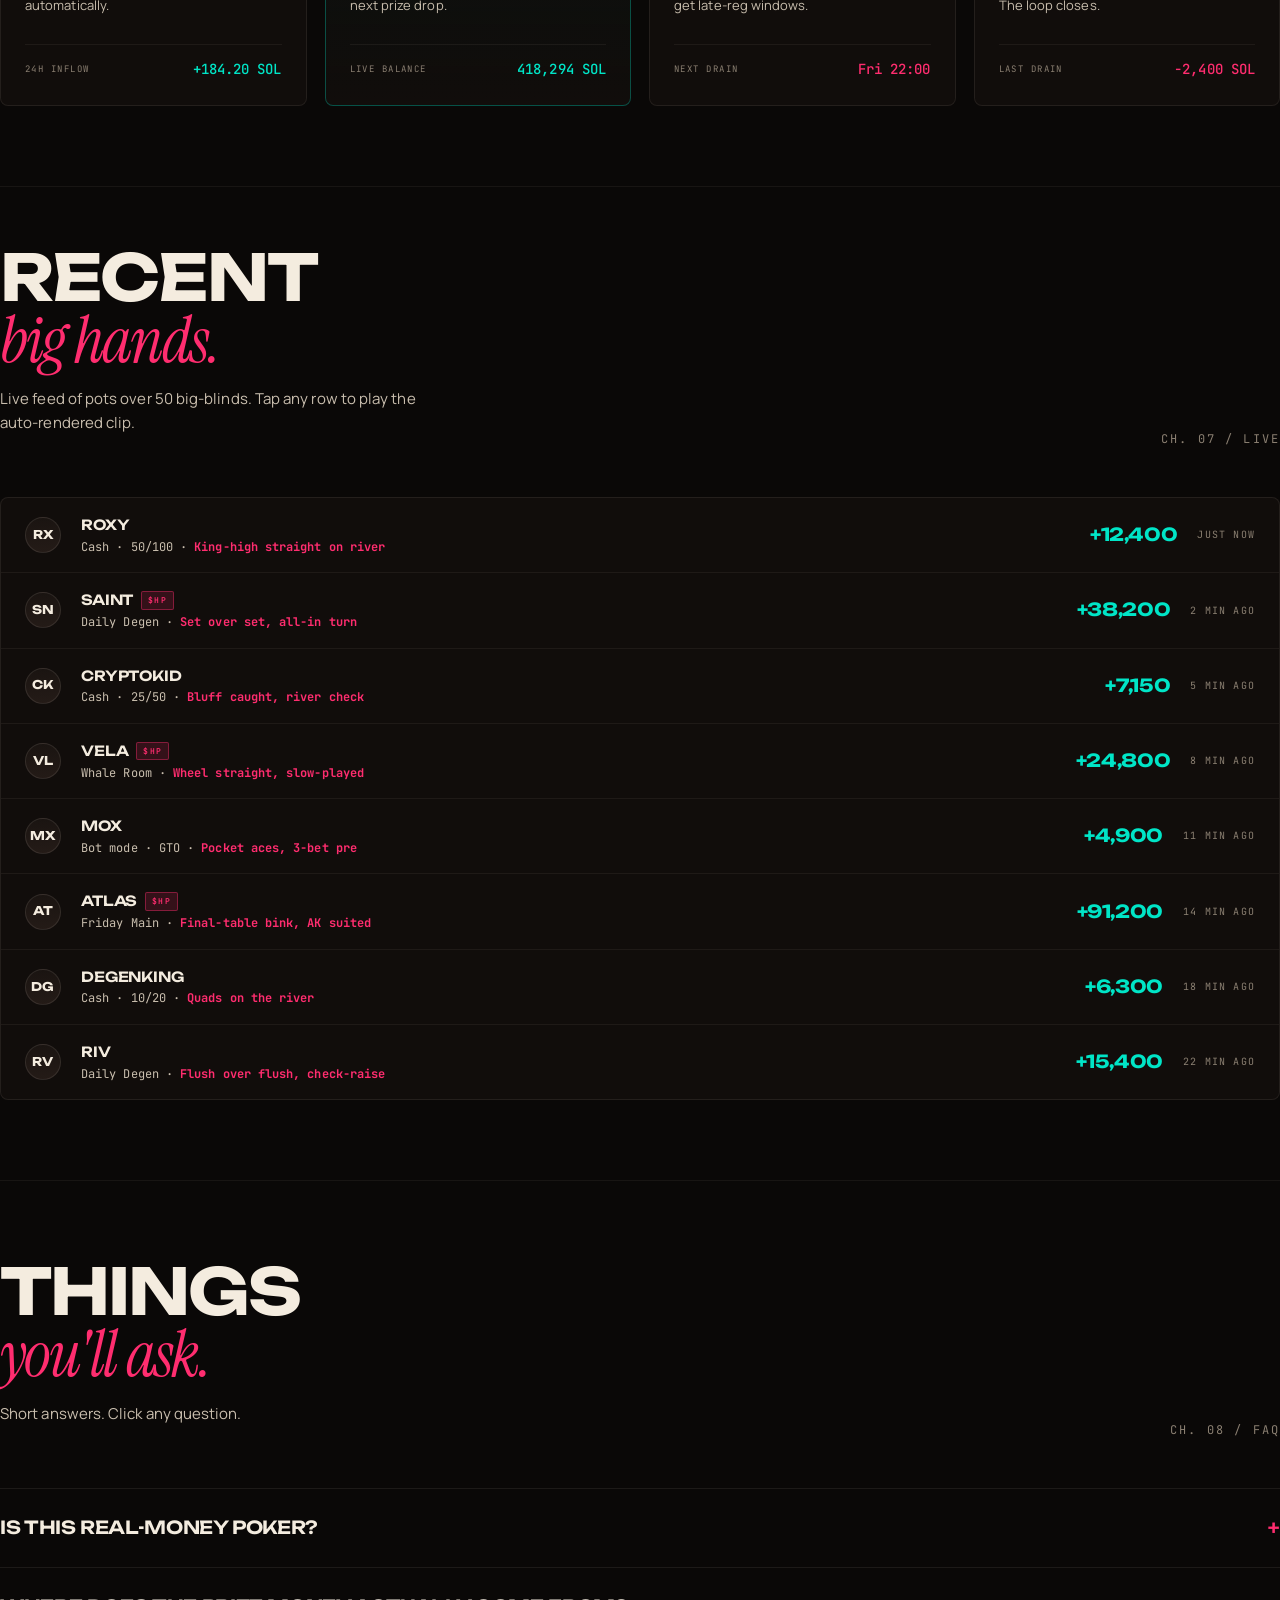
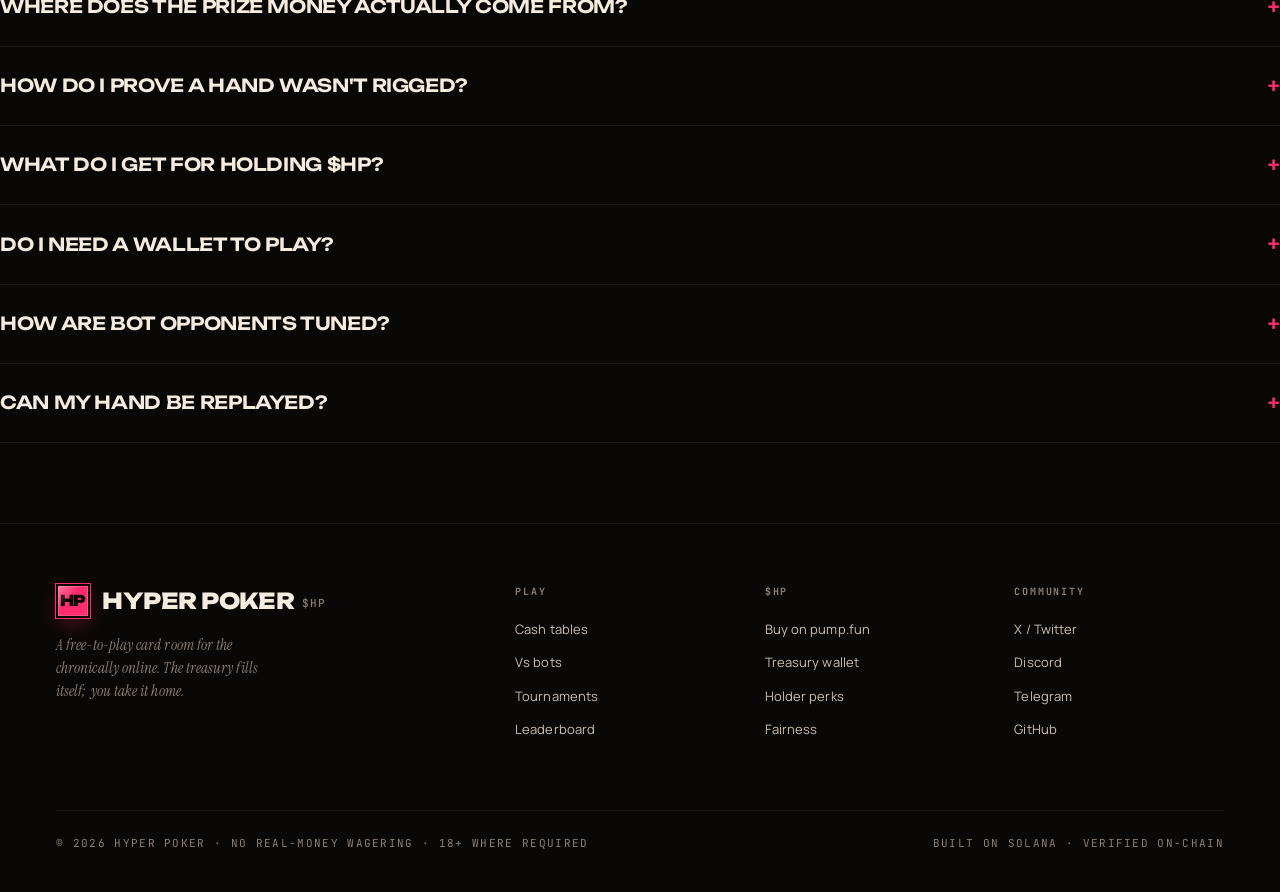
==== commit f331d75d: "Make poker actually play: real engine + lobby + profile Engine (assets/poker.js) - Fisher-Yates shuf" ====
--- a/index.html
+++ b/index.html
@@ -19,10 +19,11 @@
       <span class="brand-name">Hyper&nbsp;Poker<span class="ticker">$HP</span></span>
     </a>
     <div class="nav__links">
-      <a href="#modes">Play</a>
+      <a href="lobby.html">Lobby</a>
       <a href="#leaderboard">Leaderboard</a>
       <a href="#tournaments">Tournaments</a>
       <a href="#loop">Loop</a>
+      <a href="profile.html">Profile</a>
       <a href="#fair">Fairness</a>
       <a href="#faq">FAQ</a>
     </div>
@@ -39,6 +40,27 @@
 
 <!-- ==================== HERO ==================== -->
 <section class="hero">
+  <div class="hero-dust" aria-hidden="true">
+    <span style="left: 8%;  animation-delay: 0s;     animation-duration: 16s;"></span>
+    <span style="left: 18%; animation-delay: 2s;     animation-duration: 22s;"></span>
+    <span style="left: 28%; animation-delay: 5s;     animation-duration: 14s;"></span>
+    <span style="left: 38%; animation-delay: 1s;     animation-duration: 19s;"></span>
+    <span style="left: 48%; animation-delay: 7s;     animation-duration: 24s;"></span>
+    <span style="left: 58%; animation-delay: 3s;     animation-duration: 17s;"></span>
+    <span style="left: 68%; animation-delay: 9s;     animation-duration: 21s;"></span>
+    <span style="left: 78%; animation-delay: 4s;     animation-duration: 15s;"></span>
+    <span style="left: 88%; animation-delay: 11s;    animation-duration: 23s;"></span>
+    <span style="left: 12%; animation-delay: 8s;     animation-duration: 18s;"></span>
+    <span style="left: 22%; animation-delay: 13s;    animation-duration: 20s;"></span>
+    <span style="left: 32%; animation-delay: 6s;     animation-duration: 16s;"></span>
+    <span style="left: 42%; animation-delay: 10s;    animation-duration: 19s;"></span>
+    <span style="left: 52%; animation-delay: 0.5s;   animation-duration: 22s;"></span>
+    <span style="left: 62%; animation-delay: 12s;    animation-duration: 17s;"></span>
+    <span style="left: 72%; animation-delay: 6.5s;   animation-duration: 24s;"></span>
+    <span style="left: 82%; animation-delay: 11.5s;  animation-duration: 19s;"></span>
+    <span style="left: 92%; animation-delay: 4.5s;   animation-duration: 21s;"></span>
+  </div>
+
   <div class="hero-cluster" aria-hidden="true">
     <div class="hero-cluster__card c1 black">
       <span class="rank">K</span><span class="suit">♠</span>
--- a/assets/styles.css
+++ b/assets/styles.css
@@ -1449,8 +1449,12 @@
   background: var(--ink-3); color: var(--bone-2); border:1px solid rgba(244,236,223,0.12);
 }
 
-/* dealer button */
-.dealer-btn {
+/* dealer button — pinned to the seat that has has-button class */
+.seat.has-button::after {
+  content: 'D';
+  position: absolute;
+  bottom: -10px;
+  right: -10px;
   width: 22px; height: 22px;
   background: linear-gradient(180deg, var(--bone) 0%, #d8c8a8 100%);
   border-radius: 50%;
@@ -1458,7 +1462,6 @@
   font-family: var(--font-display); font-weight: 900;
   font-size: 10px;
   color: var(--blood);
-  position: absolute;
   box-shadow: 0 4px 10px rgba(0,0,0,0.6), 0 0 0 1px rgba(0,0,0,0.3);
   z-index: 6;
 }
@@ -1684,6 +1687,378 @@
 
 /* small utility */
 .spacer-lg { height: 100px; }
+
+/* ====================================================
+   LOBBY PAGE
+   ==================================================== */
+.lobby {
+  padding: 56px 0 96px;
+  position: relative;
+}
+.lobby__head {
+  display: flex; justify-content: space-between; align-items: end; gap: 32px;
+  margin-bottom: 40px;
+  flex-wrap: wrap;
+}
+.lobby__title {
+  font-family: var(--font-display);
+  font-weight: 800;
+  font-size: clamp(48px, 8vw, 96px);
+  letter-spacing: -0.045em;
+  line-height: 0.88;
+  text-transform: uppercase;
+  margin: 0;
+}
+.lobby__title em { font-family: var(--font-editorial); font-style: italic; font-weight: 400; color: var(--ember); text-transform: none; }
+.lobby__filters { display: flex; gap: 6px; flex-wrap: wrap; }
+.lobby__filters button {
+  padding: 8px 14px;
+  font-family: var(--font-mono);
+  font-size: 11px;
+  letter-spacing: 0.12em;
+  text-transform: uppercase;
+  background: var(--ink-2);
+  border: 1px solid rgba(244,236,223,0.1);
+  border-radius: 2px;
+  color: var(--bone-2);
+  cursor: pointer;
+  transition: all .15s var(--ease-snap);
+}
+.lobby__filters button:hover { color: var(--ember); border-color: var(--ember); }
+.lobby__filters button.active { background: var(--ember); color: var(--ink); font-weight: 700; border-color: var(--ember); }
+
+.lobby__grid {
+  display: grid;
+  gap: 14px;
+  grid-template-columns: 1fr;
+}
+@media (min-width: 700px){ .lobby__grid { grid-template-columns: 1fr 1fr; } }
+@media (min-width: 1100px){ .lobby__grid { grid-template-columns: repeat(3, 1fr); } }
+
+.lobby-card {
+  position: relative;
+  padding: 24px;
+  background: var(--ink-2);
+  border: 1px solid rgba(244,236,223,0.08);
+  border-radius: var(--r-md);
+  transition: transform .25s var(--ease-out), border-color .2s;
+  display: flex; flex-direction: column;
+  overflow: hidden;
+}
+.lobby-card:hover { transform: translateY(-3px); border-color: rgba(255,45,111,0.3); }
+.lobby-card__head {
+  display: flex; justify-content: space-between; align-items: flex-start;
+  margin-bottom: 20px;
+}
+.lobby-card__name {
+  font-family: var(--font-display);
+  font-weight: 700;
+  font-size: 22px;
+  letter-spacing: -0.02em;
+  text-transform: uppercase;
+  margin: 0 0 4px;
+}
+.lobby-card__sub {
+  font-family: var(--font-mono);
+  font-size: 11px;
+  letter-spacing: 0.12em;
+  text-transform: uppercase;
+  color: var(--bone-3);
+}
+.lobby-card__seats {
+  display: flex; gap: 4px;
+}
+.lobby-card__seat {
+  width: 8px; height: 8px;
+  border-radius: 50%;
+  background: rgba(244,236,223,0.15);
+}
+.lobby-card__seat.taken { background: var(--ember); box-shadow: 0 0 6px rgba(255,45,111,0.5); }
+
+/* mini felt preview inside lobby card */
+.lobby-card__felt {
+  position: relative;
+  height: 100px;
+  background: radial-gradient(60% 80% at 50% 30%, rgba(110,10,27,0.95) 0%, rgba(63,6,16,0.95) 60%, rgba(35,4,10,1) 100%);
+  border-radius: 50% / 32%;
+  box-shadow: 0 0 0 3px var(--ink-3), 0 0 0 4px var(--gold-2);
+  display: grid; place-items: center;
+  margin: 0 auto 18px;
+  width: 80%;
+  font-family: var(--font-display);
+  font-weight: 800;
+  font-size: 24px;
+  letter-spacing: -0.03em;
+  color: rgba(255,45,111,0.5);
+}
+.lobby-card__rows {
+  display: grid; gap: 4px;
+  font-family: var(--font-mono);
+  font-size: 12px;
+  margin-bottom: 18px;
+}
+.lobby-card__row {
+  display: flex; justify-content: space-between;
+  padding: 6px 0;
+  border-top: 1px solid rgba(244,236,223,0.06);
+}
+.lobby-card__row:first-child { border-top: 0; }
+.lobby-card__row .k { color: var(--bone-3); text-transform: uppercase; letter-spacing: 0.08em; font-size: 10px; }
+.lobby-card__row .v { color: var(--bone); }
+.lobby-card__row .v--neon { color: var(--neon); }
+.lobby-card__row .v--ember { color: var(--ember); }
+
+.lobby-card__cta {
+  margin-top: auto;
+  width: 100%;
+  padding: 12px;
+  font-family: var(--font-mono);
+  font-size: 11px;
+  letter-spacing: 0.14em;
+  text-transform: uppercase;
+  font-weight: 700;
+  background: var(--ember);
+  color: var(--ink);
+  border-radius: 2px;
+  text-align: center;
+  display: inline-flex; align-items: center; justify-content: center; gap: 8px;
+}
+.lobby-card__cta:hover { background: var(--ember-2); }
+.lobby-card[data-locked="true"] { opacity: 0.7; }
+.lobby-card[data-locked="true"] .lobby-card__cta {
+  background: var(--ink-3);
+  color: var(--bone-3);
+  border: 1px solid rgba(244,236,223,0.1);
+}
+
+/* ====================================================
+   PROFILE PAGE
+   ==================================================== */
+.profile {
+  padding: 48px 0 80px;
+}
+.profile__head {
+  display: grid;
+  grid-template-columns: 1fr;
+  gap: 28px;
+  margin-bottom: 48px;
+}
+@media (min-width: 800px){
+  .profile__head { grid-template-columns: 200px 1fr; align-items: end; }
+}
+.profile__avatar {
+  width: 180px; height: 180px;
+  background: linear-gradient(180deg, rgba(110,10,27,0.4), var(--ink-2));
+  border: 3px solid var(--ember);
+  outline: 2px solid var(--ember);
+  outline-offset: 4px;
+  display: grid; place-items: center;
+  font-family: var(--font-display);
+  font-weight: 900;
+  font-size: 76px;
+  letter-spacing: -0.04em;
+  color: var(--ember);
+  box-shadow: 0 0 60px -10px rgba(255,45,111,0.5);
+}
+.profile__title {
+  font-family: var(--font-display);
+  font-weight: 800;
+  font-size: clamp(48px, 7vw, 80px);
+  letter-spacing: -0.045em;
+  line-height: 0.88;
+  text-transform: uppercase;
+  margin: 0 0 8px;
+}
+.profile__sub {
+  font-family: var(--font-mono);
+  font-size: 11px;
+  letter-spacing: 0.18em;
+  text-transform: uppercase;
+  color: var(--bone-3);
+  margin-bottom: 18px;
+}
+.profile__sub .holder {
+  display: inline-block; margin-left: 10px; padding: 2px 8px;
+  background: rgba(255,45,111,0.15); border: 1px solid rgba(255,45,111,0.4);
+  color: var(--ember); border-radius: 2px; font-weight: 700;
+}
+.profile__stats {
+  display: grid;
+  grid-template-columns: repeat(2, 1fr);
+  gap: 16px;
+  margin-bottom: 56px;
+}
+@media (min-width: 800px){ .profile__stats { grid-template-columns: repeat(4, 1fr); } }
+.profile-stat {
+  padding: 24px;
+  background: var(--ink-2);
+  border: 1px solid rgba(244,236,223,0.08);
+  border-radius: var(--r-md);
+}
+.profile-stat__key {
+  font-family: var(--font-mono);
+  font-size: 10px;
+  letter-spacing: 0.16em;
+  text-transform: uppercase;
+  color: var(--bone-3);
+  margin-bottom: 8px;
+}
+.profile-stat__val {
+  font-family: var(--font-display);
+  font-weight: 800;
+  font-size: 36px;
+  letter-spacing: -0.03em;
+  line-height: 1;
+}
+.profile-stat__val .unit { font-family: var(--font-mono); font-size: 12px; color: var(--bone-3); margin-left: 6px; }
+.profile-stat__val--ember { color: var(--ember); }
+.profile-stat__val--neon { color: var(--neon); }
+.profile-stat__delta {
+  margin-top: 8px;
+  font-family: var(--font-mono); font-size: 11px;
+  color: var(--bone-3);
+}
+.profile-stat__delta .pos { color: var(--neon); }
+.profile-stat__delta .neg { color: var(--ember); }
+
+.profile__columns {
+  display: grid; gap: 28px;
+  grid-template-columns: 1fr;
+}
+@media (min-width: 900px){ .profile__columns { grid-template-columns: 1.3fr 1fr; gap: 56px; } }
+
+.replay-list { display: flex; flex-direction: column; gap: 0; border-radius: var(--r-md); overflow: hidden; border: 1px solid rgba(244,236,223,0.08); }
+.replay-row {
+  display: grid;
+  grid-template-columns: 80px 1fr auto auto;
+  gap: 16px;
+  padding: 16px 18px;
+  background: var(--ink-2);
+  border-top: 1px solid rgba(244,236,223,0.06);
+  align-items: center;
+  transition: background .2s;
+  cursor: pointer;
+}
+.replay-row:first-child { border-top: 0; }
+.replay-row:hover { background: rgba(255,45,111,0.06); }
+.replay-row__thumb {
+  width: 80px; height: 50px;
+  background: radial-gradient(60% 80% at 50% 30%, rgba(110,10,27,0.95) 0%, rgba(35,4,10,1) 100%);
+  border-radius: 4px;
+  display: grid; place-items: center;
+  font-size: 14px;
+  color: rgba(255,45,111,0.6);
+  position: relative;
+}
+.replay-row__thumb::after {
+  content: '▶'; position: absolute; inset: 0; display: grid; place-items: center;
+  color: var(--bone); font-size: 12px;
+  background: rgba(0,0,0,0.4);
+  border-radius: 4px;
+  opacity: 0; transition: opacity .15s;
+}
+.replay-row:hover .replay-row__thumb::after { opacity: 1; }
+.replay-row__main .nm {
+  font-family: var(--font-display); font-weight: 600; font-size: 14px;
+  letter-spacing: -0.01em; text-transform: uppercase;
+}
+.replay-row__main .meta {
+  font-family: var(--font-mono); font-size: 11px;
+  color: var(--bone-3); letter-spacing: 0.06em; margin-top: 2px;
+}
+.replay-row__amt {
+  font-family: var(--font-display); font-weight: 700; font-size: 16px;
+  color: var(--neon); letter-spacing: -0.02em;
+}
+.replay-row__amt.neg { color: var(--ember); }
+.replay-row__time {
+  font-family: var(--font-mono); font-size: 10px;
+  color: var(--bone-3); letter-spacing: 0.12em; text-transform: uppercase;
+}
+@media (max-width: 720px){
+  .replay-row { grid-template-columns: 60px 1fr auto; }
+  .replay-row__thumb { width: 60px; height: 38px; }
+  .replay-row__time { display: none; }
+}
+
+.activity-graph {
+  background: var(--ink-2);
+  border: 1px solid rgba(244,236,223,0.08);
+  border-radius: var(--r-md);
+  padding: 24px;
+  margin-top: 28px;
+}
+.activity-graph__title {
+  font-family: var(--font-mono);
+  font-size: 10px;
+  letter-spacing: 0.18em;
+  text-transform: uppercase;
+  color: var(--bone-3);
+  margin-bottom: 20px;
+}
+.activity-bars {
+  display: grid;
+  grid-template-columns: repeat(28, 1fr);
+  gap: 3px;
+  align-items: end;
+  height: 80px;
+}
+.activity-bars__bar {
+  background: var(--ember);
+  opacity: 0.6;
+  border-radius: 2px 2px 0 0;
+  min-height: 2px;
+  transition: opacity .2s;
+}
+.activity-bars__bar:hover { opacity: 1; }
+
+/* ====================================================
+   ATMOSPHERIC HERO DUST PARTICLES
+   ==================================================== */
+.hero-dust {
+  position: absolute;
+  inset: 0;
+  pointer-events: none;
+  z-index: 0;
+  overflow: hidden;
+}
+.hero-dust span {
+  position: absolute;
+  width: 2px; height: 2px;
+  background: var(--bone);
+  border-radius: 50%;
+  opacity: 0;
+  animation: dustFloat 14s linear infinite;
+}
+@keyframes dustFloat {
+  0%   { opacity: 0; transform: translateY(100vh) translateX(0); }
+  10%  { opacity: 0.4; }
+  90%  { opacity: 0.3; }
+  100% { opacity: 0; transform: translateY(-10vh) translateX(40px); }
+}
+
+/* ====================================================
+   ANIMATED LOOP ARROWS
+   ==================================================== */
+@media (min-width: 900px){
+  .loop__node:not(:last-child)::before {
+    animation: arrowPulse 2s var(--ease-out) infinite;
+  }
+}
+@keyframes arrowPulse {
+  0%, 100% { opacity: 1; transform: translateY(-50%) translateX(8px); }
+  50%      { opacity: 0.5; transform: translateY(-50%) translateX(14px); }
+}
+
+/* tournament live — pulse the live banner gradient */
+.tourney-live {
+  background-size: 200% 100% !important;
+  animation: liveGradient 8s ease-in-out infinite;
+}
+@keyframes liveGradient {
+  0%, 100% { background-position: 0% 50%; }
+  50%      { background-position: 100% 50%; }
+}
 
 /* ====================================================
    CHAPTER DIVIDER — magenta scan-line + chapter mark
